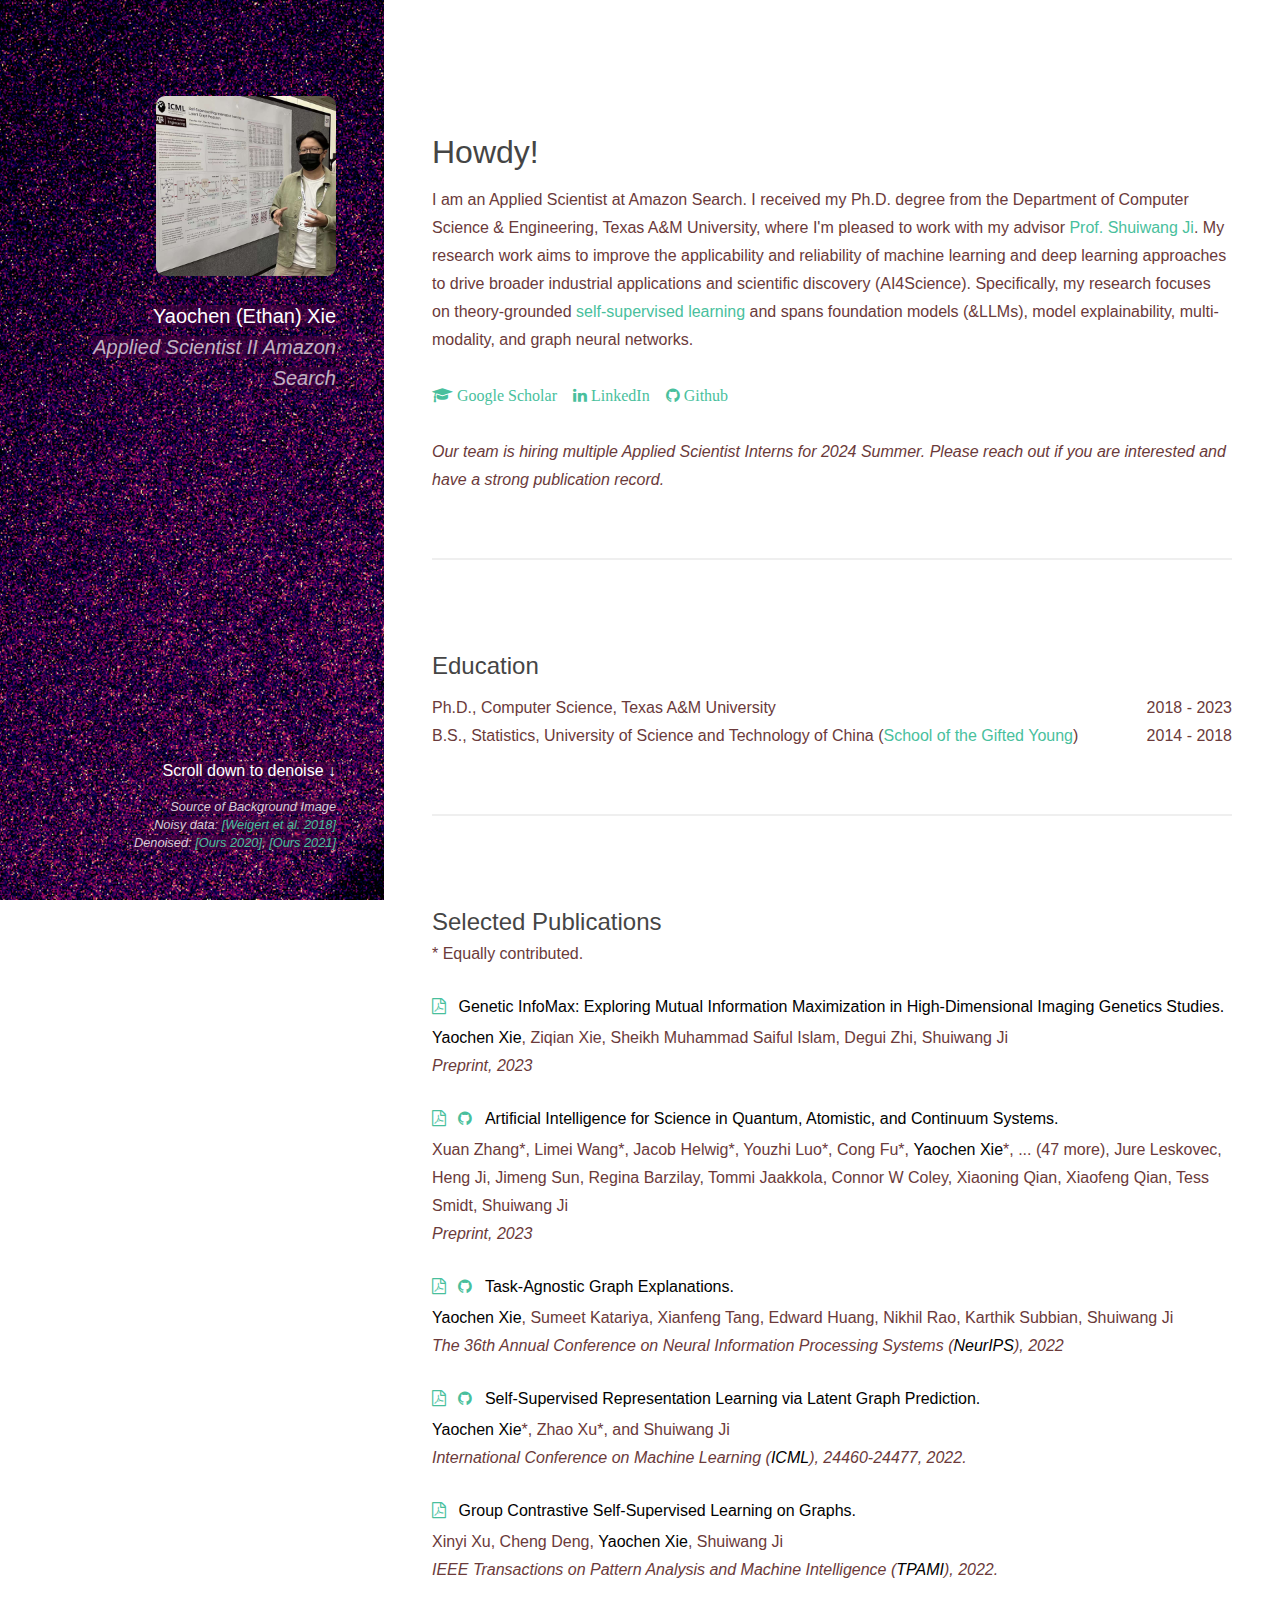
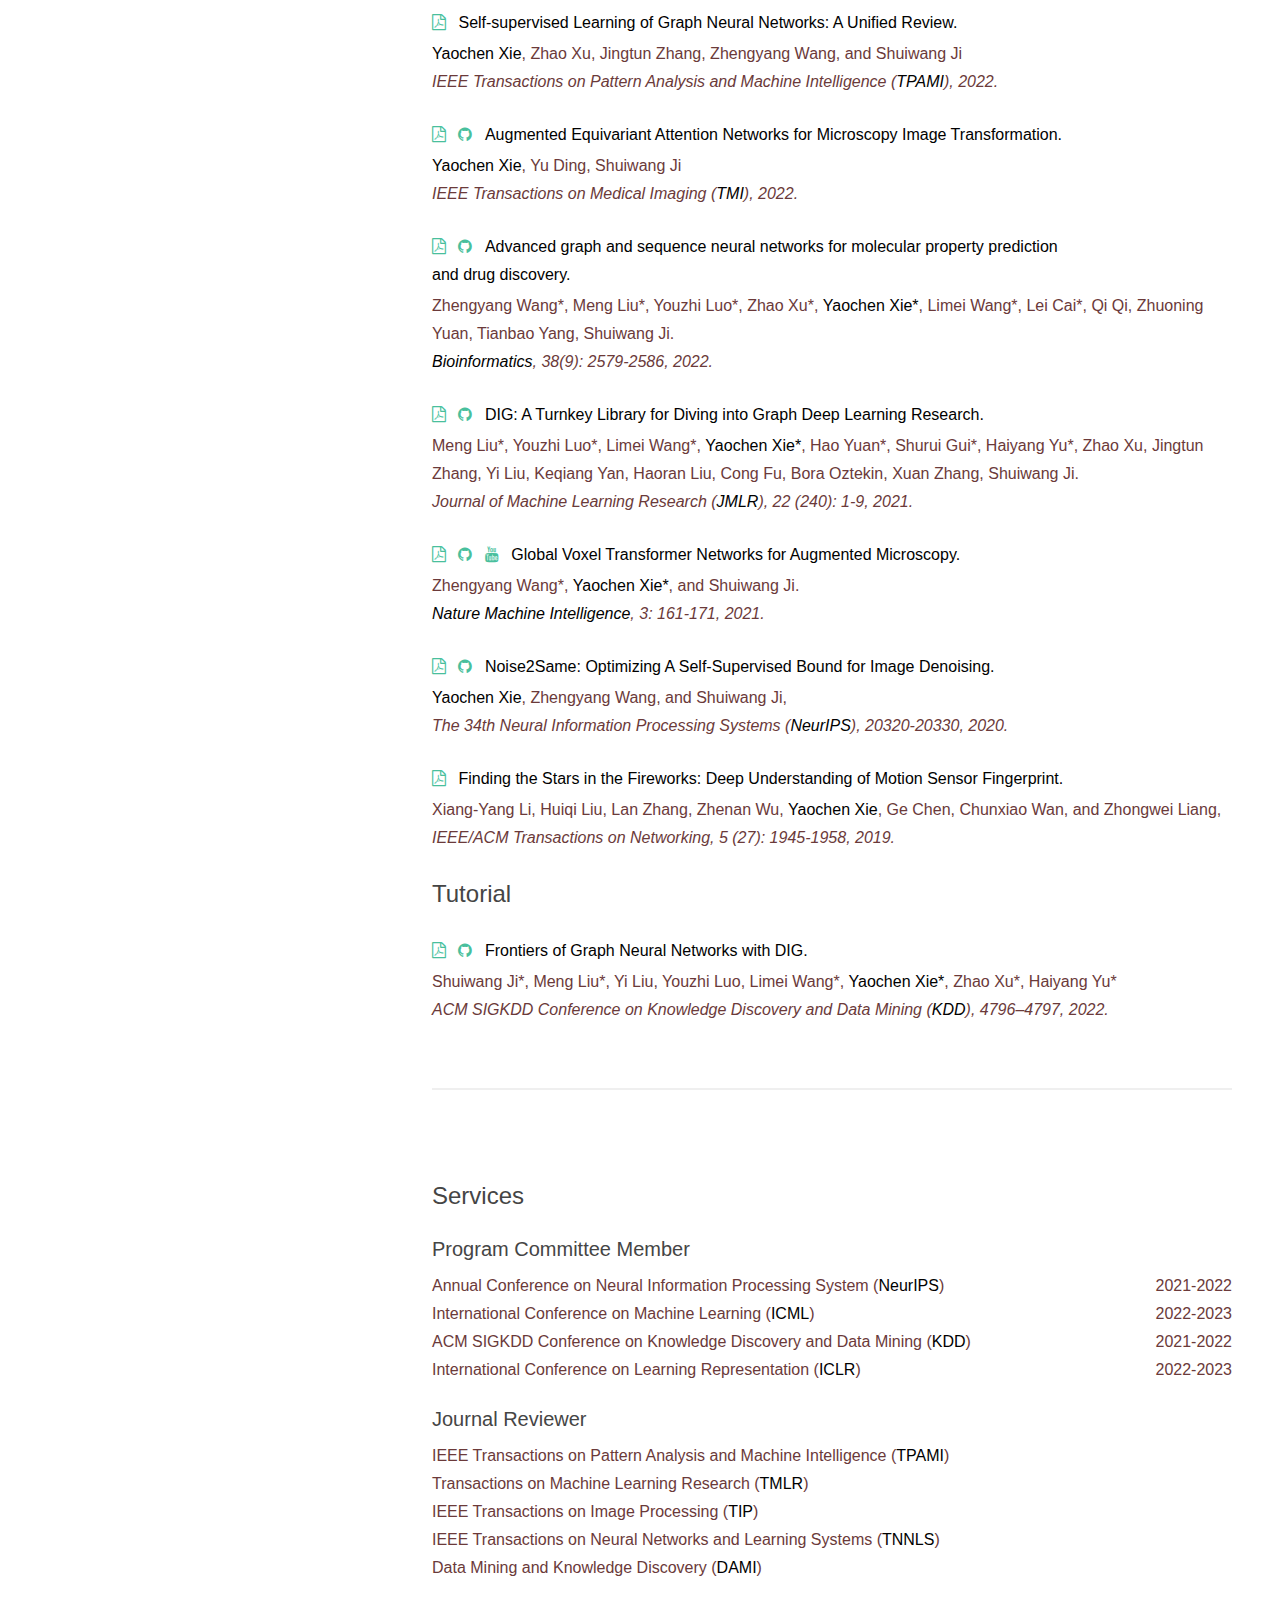
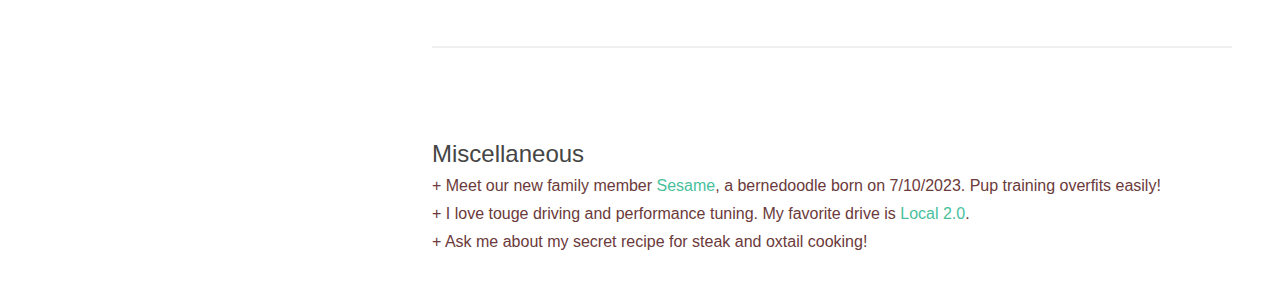
==== index.html @ 25b6e5fe "Add misc info" ====
<!DOCTYPE HTML>

<html>

<head>
	<!-- Google tag (gtag.js) -->
	<script async src="https://www.googletagmanager.com/gtag/js?id=G-5SM0ZS98SH"></script>
	<script>
	  window.dataLayer = window.dataLayer || [];
	  function gtag(){dataLayer.push(arguments);}
	  gtag('js', new Date());

	  gtag('config', 'G-5SM0ZS98SH');
	</script>

	<title>Yaochen (Ethan) Xie</title>
	<meta charset="utf-8" />
	<meta name="google-site-verification" content="YoSFv-xUytsvz-aYqBNagl5sX8WKte4whKdDIoA2PjU" />
	<meta name="viewport" content="width=device-width, initial-scale=1" />
	<link rel="stylesheet" href="assets/css/timeline.css">
	<link rel="stylesheet" href="assets/css/main.css" />
	<link rel="stylesheet" href="assets/css/font-awesome.min.css">
</head>

<body id="top">

	<!-- Header -->
	<header id="header">
		<div class="inner">
			<a href="#" class="image avatar"><img src="images/avatar.png" alt="" /></a>
			<h1>
				<strong style="background-color: rgba(64,0,64,.6)">Yaochen (Ethan) Xie</strong><br /> 
			</h1>
			<h1><i style="background-color: rgba(64,0,64,.6)">
				Applied Scientist II<br />
				Amazon Search<br />
			</i></h1>
		</div>
		<div class="bg-image">
	        <img id="noisy-img" src="images/noisy.png" alt="noisy image" />
	        <img id="denoised-img" src="images/denoised.png" alt="denoised image" />
	    </div>
	</header>

	<!-- Main -->
	<div id="main">

		<!-- Biography -->
		<section id="bio">
			<header style="margin-bottom: 10px;" class="major">
				<h2>Howdy!</h2>
			</header>
			<p>I am an Applied Scientist at Amazon Search. I received my Ph.D. degree from the Department of Computer Science &amp; Engineering, Texas A&amp;M University, where I'm pleased to work with my advisor <a href="http://people.tamu.edu/~sji/" target="_blank">Prof. Shuiwang Ji</a>. My research work aims to improve the applicability and reliability of machine learning and deep learning approaches to drive broader industrial applications and scientific discovery (AI4Science). Specifically, my research focuses on theory-grounded <a href="Towards_SSL.pdf" target="_blank"> self-supervised learning</a> and spans foundation models (&LLMs), model explainability, multi-modality, and graph neural networks.</p>
			<br> 
			<p><a href="https://scholar.google.com/citations?user=Xw3ZjnMAAAAJ" class="fa fa-graduation-cap" target="_blank"> Google Scholar</a>&ensp;&ensp;<a href="https://www.linkedin.com/in/yaochen-xie-44602994/" class="fa fa-linkedin" target="_blank"> LinkedIn</a>&ensp;&ensp;<a href="https://github.com/ycremar" class="fa fa-github"> Github</a>
			<!-- &ensp;&ensp;<a href="Curriculum_vitae.pdf" class="fa fa-file-text-o" target="_blank"> Curriculum Vitae</a> -->
			</p>
			<br> 
			<p><i>Our team is hiring multiple Applied Scientist Interns for 2024 Summer. Please reach out if you are interested and have a strong publication record.</i></p>
		</section>

		<!-- Education -->
		<section id="edu">
			<h2 style="margin-bottom: 10px;">Education</h2>
			<section>
				<p>Ph.D., Computer Science, Texas A&amp;M University<span style="float:right">2018 - 2023</span><p>
				<p>B.S., Statistics, University of Science and Technology of China (<a href="https://en.wikipedia.org/wiki/Special_Class_for_the_Gifted_Young">School of the Gifted Young</a>)<span style="float:right">2014 - 2018</span></p>
			</section>
		</section >

		<!-- Publication -->
		<section id="Pub">
			<h2>Selected Publications</h2>

			* Equally contributed.
			<section>

			<div class="paper" style="margin-top: 25px;">
			  <p class="title">
			  	<a href="https://arxiv.org/abs/2309.15132" class="fa fa-file-pdf-o" target="_blank"></a>&ensp;
			  	<b>Genetic InfoMax: Exploring Mutual Information Maximization in High-Dimensional Imaging Genetics Studies.</b></p>
			  <p style="margin-top: 3px;"><strong>Yaochen Xie</strong>, Ziqian Xie, Sheikh Muhammad Saiful Islam, Degui Zhi, Shuiwang Ji</p>
			  <p><i>Preprint, 2023</i>
			  </p>
			</div>

			<div class="paper" style="margin-top: 25px;">
			  <p class="title">
			  	<a href="https://arxiv.org/abs/2307.08423" class="fa fa-file-pdf-o" target="_blank"></a>&ensp;
			  	<a href="https://github.com/divelab/AIRS" class="fa fa-github" target="_blank"></a>&ensp;
			  	<b>Artificial Intelligence for Science in Quantum, Atomistic, and Continuum Systems.</b></p>
			  <p style="margin-top: 3px;">Xuan Zhang*, Limei Wang*, Jacob Helwig*, Youzhi Luo*, Cong Fu*, <strong>Yaochen Xie</strong>*, ... (47 more), Jure Leskovec, Heng Ji, Jimeng Sun, Regina Barzilay, Tommi Jaakkola, Connor W Coley, Xiaoning Qian, Xiaofeng Qian, Tess Smidt, Shuiwang Ji</p>
			  <p><i>Preprint, 2023</i>
			  </p>
			</div>

			<div class="paper" style="margin-top: 25px;">
			  <p class="title">
			  	<a href="https://arxiv.org/abs/2202.08335" class="fa fa-file-pdf-o" target="_blank"></a>&ensp;
			  	<a href="https://github.com/divelab/DIG/tree/main/dig/xgraph/TAGE" class="fa fa-github" target="_blank"></a>&ensp;
			  	<b>Task-Agnostic Graph Explanations.</b></p>
			  <p style="margin-top: 3px;"><strong>Yaochen Xie</strong>, Sumeet Katariya, Xianfeng Tang, Edward Huang, Nikhil Rao, Karthik Subbian, Shuiwang Ji</p>
			  <p><i>The 36th Annual Conference on Neural Information Processing Systems (<strong>NeurIPS</strong>), 2022</i>
			  </p>
			</div>


			<div class="paper" style="margin-top: 25px;">
			  <p class="title">
			  	<a href="https://proceedings.mlr.press/v162/xie22e.html" class="fa fa-file-pdf-o" target="_blank"></a>&ensp;
			  	<a href="https://github.com/divelab/DIG/tree/dig/examples/sslgraph/LaGraph" class="fa fa-github"></a>&ensp;
			  	<b>Self-Supervised Representation Learning via Latent Graph Prediction.</b></p>
			  <p style="margin-top: 3px;"><strong>Yaochen Xie</strong>*, Zhao Xu*, and Shuiwang Ji</p>
			  <p><i>International Conference on Machine Learning (<strong>ICML</strong>), 24460-24477, 2022.</i>
			  </p>
			</div>


			<div class="paper" style="margin-top: 25px;">
			  <p class="title">
			  	<a href="https://arxiv.org/abs/2107.09787" class="fa fa-file-pdf-o" target="_blank"></a>&ensp;
			  	<b>Group Contrastive Self-Supervised Learning on Graphs.</b>
			  </p>
			  <p style="margin-top: 3px;">Xinyi Xu, Cheng Deng, <strong>Yaochen Xie</strong>, Shuiwang Ji</p>
			  <p><i>IEEE Transactions on Pattern Analysis and Machine Intelligence (<strong>TPAMI</strong>), 2022.
			  </i></p>
			</div>


			<div class="paper" style="margin-top: 25px;">
			  <p class="title">
			  	<a href="https://ieeexplore.ieee.org/document/9764632" class="fa fa-file-pdf-o" target="_blank"></a>&ensp;
			  	<b>Self-supervised Learning of Graph Neural Networks: A Unified Review.</b>
			  </p>
			  <p style="margin-top: 3px;"><strong>Yaochen Xie</strong>, Zhao Xu, Jingtun Zhang, Zhengyang Wang, and Shuiwang Ji</p>
			  <p><i>IEEE Transactions on Pattern Analysis and Machine Intelligence (<strong>TPAMI</strong>), 2022.
			  </i></p>
			</div>


			<div class="paper" style="margin-top: 25px;">
			  <p class="title">
			  	<a href="https://ieeexplore.ieee.org/document/9785968/" class="fa fa-file-pdf-o" target="_blank"></a>&ensp;
			  	<a href="https://github.com/divelab/AEANets" class="fa fa-github"></a>&ensp;
			  	<b>Augmented Equivariant Attention Networks for Microscopy Image Transformation.</b>
			  </p>
			  <p style="margin-top: 3px;"><strong>Yaochen Xie</strong>, Yu Ding, Shuiwang Ji</p>
			  <p><i>IEEE Transactions on Medical Imaging (<strong>TMI</strong>), 2022.
			  </i></p>
			</div>


			<div class="paper" style="margin-top: 25px;">
			  <p class="title">
			  	<a href="https://academic.oup.com/bioinformatics/article/38/9/2579/6531963" class="fa fa-file-pdf-o" target="_blank"></a>&ensp;
			  	<a href="https://github.com/divelab/MoleculeX" class="fa fa-github" target="_blank"></a>&ensp;
			  	<b>Advanced graph and sequence neural networks for molecular property prediction <br> and drug discovery.</b>
			  </p>
			  <p style="margin-top: 3px;">Zhengyang Wang*, Meng Liu*, Youzhi Luo*, Zhao Xu*, <strong>Yaochen Xie*</strong>, Limei Wang*, Lei Cai*, Qi Qi, Zhuoning Yuan, Tianbao Yang, Shuiwang Ji.</p>
			  <p><i><strong>Bioinformatics</strong>,  38(9): 2579-2586, 2022. 
			  </i></p>
			</div>

			
			<div class="paper" style="margin-top: 25px;">
			  <p class="title">
			  	<a href="https://arxiv.org/abs/2102.10757" class="fa fa-file-pdf-o" target="_blank"></a>&ensp;
			  	<a href="https://github.com/divelab/DIG/" class="fa fa-github" target="_blank"></a>&ensp;
			  	<b>DIG: A Turnkey Library for Diving into Graph Deep Learning Research.</b>
			  </p>
			  <p style="margin-top: 3px;">Meng Liu*, Youzhi Luo*, Limei Wang*, <strong>Yaochen Xie*</strong>, Hao Yuan*, Shurui Gui*, Haiyang Yu*, Zhao Xu, Jingtun Zhang, Yi Liu, Keqiang Yan, Haoran Liu, Cong Fu, Bora Oztekin, Xuan Zhang, Shuiwang Ji.</p>
			  <p><i>Journal of Machine Learning Research (<strong>JMLR</strong>), 22 (240): 1-9, 2021. 
			  </i></p>
			</div>


			<div class="paper" style="margin-top: 25px;">
			  <p class="title">
			  	<a href="https://www.nature.com/articles/s42256-020-00283-x" class="fa fa-file-pdf-o" target="_blank"></a>&ensp;
			  	<a href="https://github.com/divelab/GVTNets/" class="fa fa-github" target="_blank"></a>&ensp;
			  	<a href="https://www.youtube.com/watch?v=ZkGvbbBB3Sg" class="fa fa-youtube" target="_blank"></a>&ensp;
			  	<b>Global Voxel Transformer Networks for Augmented Microscopy.</b></p>
			  <p style="margin-top: 3px;">Zhengyang Wang*, <strong>Yaochen Xie*</strong>, and Shuiwang Ji.</p>
			  <p><i><strong>Nature Machine Intelligence</strong>, 3: 161-171, 2021.
			  </i></p>
			</div>


			<div class="paper" style="margin-top: 25px;">
			  <p class="title">
			  	<a href="https://arxiv.org/abs/2010.11971" class="fa fa-file-pdf-o" target="_blank"></a>&ensp;
			  	<a href="https://github.com/divelab/Noise2Same" class="fa fa-github" target="_blank"></a>&ensp;
			  	<b>Noise2Same: Optimizing A Self-Supervised Bound for Image Denoising.</b></p>
			  <p style="margin-top: 3px;"><strong>Yaochen Xie</strong>, Zhengyang Wang, and Shuiwang Ji,</p>
			  <p><i>The 34th Neural Information Processing Systems (<strong>NeurIPS</strong>), 20320-20330, 2020.
			  </i></p>
			</div>


			<div class="paper" style="margin-top: 25px;">
			  <p class="title">
			  	<a href="https://ieeexplore.ieee.org/document/8809830" class="fa fa-file-pdf-o" target="_blank"></a>&ensp;
			  	<b>Finding the Stars in the Fireworks: Deep Understanding of Motion Sensor Fingerprint.</b></p>
			  <p style="margin-top: 3px;">Xiang-Yang Li, Huiqi Liu, Lan Zhang, Zhenan Wu, <strong>Yaochen Xie</strong>, Ge Chen, Chunxiao Wan, and Zhongwei Liang,</p>
			  <p><i>IEEE/ACM Transactions on Networking, 5 (27): 1945-1958, 2019.
			  </i></p>
			</div>

				</section>

			<h2>Tutorial</h2>
			<section>
				<div class="paper" style="margin-top: 25px;">
					<p class="title">
				<a href="https://dl.acm.org/doi/abs/10.1145/3534678.3542624" class="fa fa-file-pdf-o" target="_blank"></a>&ensp;
			  	<a href="https://github.com/divelab/DIG/tree/dig-stable/tutorials/KDD2022" class="fa fa-github" target="_blank"></a>&ensp;
			  	<b>Frontiers of Graph Neural Networks with DIG.</b></p>
			    <p style="margin-top: 3px;">Shuiwang Ji*, Meng Liu*, Yi Liu, Youzhi Luo, Limei Wang*, <strong>Yaochen Xie*</strong>, Zhao Xu*, Haiyang Yu*</p>
			    <p><i>ACM SIGKDD Conference on Knowledge Discovery and Data Mining (<strong>KDD</strong>), 4796–4797, 2022. </i></p>
			</div>

			</section>

		</section>


		<!-- Reviews -->
		<section id="Rev">
			<h2>Services</h2>
			<section>
			<h3 style="margin-bottom: 8px;">Program Committee Member</h3>
				<p>Annual Conference on Neural Information Processing System (<strong>NeurIPS</strong>) <span style="float:right">2021-2022</span></p> 
				<p>International Conference on Machine Learning (<strong>ICML</strong>)<span style="float:right">2022-2023</span></p> 
				<p>ACM SIGKDD Conference on Knowledge Discovery and Data Mining (<strong>KDD</strong>)<span style="float:right">2021-2022</span></p> 
				<p>International Conference on Learning Representation (<strong>ICLR</strong>)<span style="float:right">2022-2023</span></p> 
			</section>

			<h3 style="margin-bottom: 8px;">Journal Reviewer</h3>
				<p>IEEE Transactions on Pattern Analysis and Machine Intelligence (<strong>TPAMI</strong>)</p> 
				<p>Transactions on Machine Learning Research (<strong>TMLR</strong>)</p> 
				<p>IEEE Transactions on Image Processing (<strong>TIP</strong>)</p> 
				<p>IEEE Transactions on Neural Networks and Learning Systems (<strong>TNNLS</strong>)</p> 
				<p>Data Mining and Knowledge Discovery (<strong>DAMI</strong>)</p> 
			</section>
		</section>


		<section id="Rev">
			<h2>Miscellaneous</h2>
				<p>+ Meet our new family member <a href="https://www.instagram.com/sesameofraincity/">Sesame</a>, a bernedoodle born on 7/10/2023. Pup training overfits easily!</p> 
				<p>+ I love touge driving and performance tuning. My favorite drive is <a href="https://www.raincitysupercars.com/singleday/2020/4/27/the-local">Local 2.0</a>.</p>
				<p>+ Ask me about my secret recipe for steak and oxtail cooking!</p>
		</section>

		<!-- Footer -->
			<footer id="footer">
				<div class="inner">
					<strong style="background-color: rgba(64,0,64,.6)">Scroll down to denoise &#8595;</strong><br /> 
					<ul class="copyright"><i style="background-color: rgba(64,0,64,.6)">
						Source of Background Image<br /> 
						Noisy data: <a href="https://www.nature.com/articles/s41592-018-0216-7" target="_blank">[Weigert et al. 2018]</a><br />
						Denoised: <a href="https://arxiv.org/abs/2010.11971" target="_blank">[Ours 2020]</a>, <a href="https://www.nature.com/articles/s42256-020-00283-x" target="_blank">[Ours 2021]</a><br /><i>
					</ul>
				</div>
			</footer>

		<!-- Scripts -->
			<script src="assets/js/jquery.min.js"></script>
			<script src="assets/js/img_comparison.js"></script>
			<script src="assets/js/jquery.poptrox.min.js"></script>
			<script src="assets/js/skel.min.js"></script>
			<script src="assets/js/util.js"></script>
			<!--[if lte IE 8]><script src="assets/js/ie/respond.min.js"></script><![endif]-->
			<script src="assets/js/main.js"></script>

	</body>
</html>
---- assets/css/timeline.css ----
body {	
  margin: 0;
  padding: 0;
  background: rgb(230,230,230);
  
  color: rgb(50,50,50);
  font-family: 'Open Sans', sans-serif;
  font-size: 112.5%;
  line-height: 1.6em;
}

/* ================ The Timeline ================ */

.timeline {
  position: relative;
  width: 660px;
  margin: 0 auto;
  margin-top: 20px;
  padding: 1em 0;
  list-style-type: none;
}

.timeline:before {
  position: absolute;
  left: 0%;
  top: 0;
  content: ' ';
  display: block;
  width: 6px;
  height: 100%;
  margin-left: -3px;
  background: rgb(80,80,80);
  background: -moz-linear-gradient(top, rgba(80,80,80,0) 0%, rgb(80,80,80) 8%, rgb(80,80,80) 92%, rgba(80,80,80,0) 100%);
  background: -webkit-gradient(linear, left top, left bottom, color-stop(0%,rgba(30,87,153,1)), color-stop(100%,rgba(125,185,232,1)));
  background: -webkit-linear-gradient(top, rgba(80,80,80,0) 0%, rgb(80,80,80) 8%, rgb(80,80,80) 92%, rgba(80,80,80,0) 100%);
  background: -o-linear-gradient(top, rgba(80,80,80,0) 0%, rgb(80,80,80) 8%, rgb(80,80,80) 92%, rgba(80,80,80,0) 100%);
  background: -ms-linear-gradient(top, rgba(80,80,80,0) 0%, rgb(80,80,80) 8%, rgb(80,80,80) 92%, rgba(80,80,80,0) 100%);
  background: linear-gradient(to bottom, rgba(80,80,80,0) 0%, rgb(80,80,80) 8%, rgb(80,80,80) 92%, rgba(80,80,80,0) 100%);
  
  z-index: 5;
}

.timeline li {
  padding: 1em 0;
}

.timeline li:after {
  content: "";
  display: block;
  height: 0;
  clear: both;
  visibility: hidden;
}

.direction-l {
  position: relative;
  width: 300px;
  float: left;
  text-align: right;
}

.direction-r {
  position: relative;
  width: 626px;
  float: right;
}

.flag-wrapper {
  position: relative;
  display: inline-block;
  
  text-align: center;
}

.flag {
  position: relative;
  display: inline;
  background: rgb(248,248,248);
  padding: 6px 10px;
  border-radius: 5px;
  
  font-weight: 600;
  text-align: left;
}

.direction-l .flag {
  -webkit-box-shadow: -1px 1px 1px rgba(0,0,0,0.15), 0 0 1px rgba(0,0,0,0.15);
  -moz-box-shadow: -1px 1px 1px rgba(0,0,0,0.15), 0 0 1px rgba(0,0,0,0.15);
  box-shadow: -1px 1px 1px rgba(0,0,0,0.15), 0 0 1px rgba(0,0,0,0.15);
}

.direction-r .flag {
  -webkit-box-shadow: 1px 1px 1px rgba(0,0,0,0.15), 0 0 1px rgba(0,0,0,0.15);
  -moz-box-shadow: 1px 1px 1px rgba(0,0,0,0.15), 0 0 1px rgba(0,0,0,0.15);
  box-shadow: 1px 1px 1px rgba(0,0,0,0.15), 0 0 1px rgba(0,0,0,0.15);
}

.direction-l .flag:before,
.direction-r .flag:before {
  position: absolute;
  top: 50%;
  right: 0px;
  content: ' ';
  display: block;
  width: 12px;
  height: 12px;
  margin-top: -10px;
  background: #fff;
  border-radius: 10px;
  border: 4px solid rgb(255,80,80);
  z-index: 10;
}

.direction-r .flag:before {
  left: -40px;
}

.direction-l .flag:after {
  content: "";
  position: absolute;
  left: 100%;
  top: 50%;
  height: 0;
  width: 0;
  margin-top: -8px;
  border: solid transparent;
  border-left-color: rgb(248,248,248);
  border-width: 8px;
  pointer-events: none;
}

.direction-r .flag:after {
  content: "";
  position: absolute;
  right: 100%;
  top: 50%;
  height: 0;
  width: 0;
  margin-top: -8px;
  border: solid transparent;
  border-right-color: rgb(248,248,248);
  border-width: 8px;
  pointer-events: none;
}

.time-wrapper {
  display: inline;
  
  line-height: 1em;
  font-size: 0.8em;
  color: rgb(250,80,80);
  vertical-align: middle;
}

.direction-l .time-wrapper {
  float: left;
}

.direction-r .time-wrapper {
  float: right;
}

.time {
  display: inline-block;
  padding: 5px 15px;
  background: rgb(256,256,256);
}

.desc {
  margin: 1em 0.75em 0 0;
  
  font-size: 0.77777em;
  font-style: italic;
  line-height: 1.5em;
}

.direction-r .desc {
  margin: 1em 0 0 0.75em;
}

/* ================ Timeline Media Queries ================ */

@media screen and (max-width: 660px) {

.timeline {
 	width: 100%;
	padding: 4em 0 1em 0;
}

.timeline li {
	padding: 2em 0;
}

.direction-l,
.direction-r {
	float: none;
	width: 100%;

	text-align: center;
}

.flag-wrapper {
	text-align: center;
}

.flag {
	background: rgb(255,255,255);
	z-index: 15;
}

.direction-l .flag:before,
.direction-r .flag:before {
  position: absolute;
  top: -30px;
	left: 50%;
	content: ' ';
	display: block;
	width: 12px;
	height: 12px;
	margin-left: -9px;
	background: #fff;
	border-radius: 10px;
	border: 4px solid rgb(255,80,80);
	z-index: 10;
}

.direction-l .flag:after,
.direction-r .flag:after {
	content: "";
	position: absolute;
	left: 50%;
	top: -8px;
	height: 0;
	width: 0;
	margin-left: -8px;
	border: solid transparent;
	border-bottom-color: rgb(255,255,255);
	border-width: 8px;
	pointer-events: none;
}

.time-wrapper {
	display: block;
	position: relative;
	margin: 4px 0 0 0;
	z-index: 14;
}

.direction-l .time-wrapper {
	float: none;
}

.direction-r .time-wrapper {
	float: none;
}

.desc {
	position: relative;
	margin: 1em 0 0 0;
	padding: 1em;
	background: rgb(245,245,245);
	-webkit-box-shadow: 0 0 1px rgba(0,0,0,0.20);
	-moz-box-shadow: 0 0 1px rgba(0,0,0,0.20);
	box-shadow: 0 0 1px rgba(0,0,0,0.20);
	
  z-index: 15;
}

.direction-l .desc,
.direction-r .desc {
	position: relative;
	margin: 1em 1em 0 1em;
	padding: 1em;
	
  z-index: 15;
}

}

@media screen and (min-width: 400px ?? max-width: 660px) {

.direction-l .desc,
.direction-r .desc {
	margin: 1em 4em 0 4em;
}

}
---- assets/css/main.css ----
@import url("font-awesome.min.css");
@import url("https://fonts.googleapis.com/css?family=Source+Sans+Pro:400,400italic");

/*
	Strata by HTML5 UP
	html5up.net | @ajlkn
	Free for personal and commercial use under the CCA 3.0 license (html5up.net/license)
*/

/* Reset */

	html, body, div, span, applet, object, iframe, h1, h2, h3, h4, h5, h6, p, blockquote, pre, a, abbr, acronym, address, big, cite, code, del, dfn, em, img, ins, kbd, q, s, samp, small, strike, strong, sub, sup, tt, var, b, u, i, center, dl, dt, dd, ol, ul, li, fieldset, form, label, legend, table, caption, tbody, tfoot, thead, tr, th, td, article, aside, canvas, details, embed, figure, figcaption, footer, header, hgroup, menu, nav, output, ruby, section, summary, time, mark, audio, video {
		margin: 0;
		padding: 0;
		border: 0;
		font-size: 100%;
		font: inherit;
		vertical-align: baseline;
	}

	article, aside, details, figcaption, figure, footer, header, hgroup, menu, nav, section {
		display: block;
	}

	body {
		line-height: 1;
	}

	ol, ul {
		margin-left: 0;
		padding-left: 3em;
		list-style-position: outside;
	}

	blockquote, q {
		quotes: none;
	}

	blockquote:before, blockquote:after, q:before, q:after {
		content: '';
		content: none;
	}

	table {
		border-collapse: collapse;
		border-spacing: 0;
	}

	body {
		-webkit-text-size-adjust: none;
	}

/* Box Model */

	*, *:before, *:after {
		-moz-box-sizing: border-box;
		-webkit-box-sizing: border-box;
		box-sizing: border-box;
	}

/* Containers */

	.container {
		margin-left: auto;
		margin-right: auto;
	}

	.container.\31 25\25 {
		width: 100%;
		max-width: 1200px;
		min-width: 960px;
	}

	.container.\37 5\25 {
		width: 720px;
	}

	.container.\35 0\25 {
		width: 480px;
	}

	.container.\32 5\25 {
		width: 240px;
	}

	.container {
		width: 960px;
	}

	@media screen and (max-width: 1800px) {

		.container.\31 25\25 {
			width: 100%;
			max-width: 1200px;
			min-width: 960px;
		}

		.container.\37 5\25 {
			width: 720px;
		}

		.container.\35 0\25 {
			width: 480px;
		}

		.container.\32 5\25 {
			width: 240px;
		}

		.container {
			width: 960px;
		}

	}

	@media screen and (max-width: 1280px) {

		.container.\31 25\25 {
			width: 100%;
			max-width: 1200px;
			min-width: 960px;
		}

		.container.\37 5\25 {
			width: 720px;
		}

		.container.\35 0\25 {
			width: 480px;
		}

		.container.\32 5\25 {
			width: 240px;
		}

		.container {
			width: 960px;
		}

	}

	@media screen and (max-width: 980px) {

		.container.\31 25\25 {
			width: 100%;
			max-width: 1200px;
			min-width: 960px;
		}

		.container.\37 5\25 {
			width: 720px;
		}

		.container.\35 0\25 {
			width: 480px;
		}

		.container.\32 5\25 {
			width: 240px;
		}

		.container {
			width: 960px;
		}

	}

	@media screen and (max-width: 736px) {

		.container.\31 25\25 {
			width: 100%;
			max-width: 1200px;
			min-width: 960px;
		}

		.container.\37 5\25 {
			width: 720px;
		}

		.container.\35 0\25 {
			width: 480px;
		}

		.container.\32 5\25 {
			width: 240px;
		}

		.container {
			width: 960px;
		}

	}

	@media screen and (max-width: 480px) {

		.container.\31 25\25 {
			width: 100%;
			max-width: 1200px;
			min-width: 960px;
		}

		.container.\37 5\25 {
			width: 720px;
		}

		.container.\35 0\25 {
			width: 480px;
		}

		.container.\32 5\25 {
			width: 240px;
		}

		.container {
			width: 960px;
		}

	}

/* Grid */

	.row {
		border-bottom: solid 1px transparent;
		-moz-box-sizing: border-box;
		-webkit-box-sizing: border-box;
		box-sizing: border-box;
	}

	.row > * {
		float: left;
		-moz-box-sizing: border-box;
		-webkit-box-sizing: border-box;
		box-sizing: border-box;
	}

	.row:after, .row:before {
		content: '';
		display: block;
		clear: both;
		height: 0;
	}

	.row.uniform > * > :first-child {
		margin-top: 0;
	}

	.row.uniform > * > :last-child {
		margin-bottom: 0;
	}

	.row.\30 \25 > * {
		padding: 0 0 0 0em;
	}

	.row.\30 \25 {
		margin: 0 0 -1px 0em;
	}

	.row.uniform.\30 \25 > * {
		padding: 0em 0 0 0em;
	}

	.row.uniform.\30 \25 {
		margin: 0em 0 -1px 0em;
	}

	.row > * {
		padding: 0 0 0 2.5em;
	}

	.row {
		margin: 0 0 -1px -2.5em;
	}

	.row.uniform > * {
		padding: 2.5em 0 0 2.5em;
	}

	.row.uniform {
		margin: -2.5em 0 -1px -2.5em;
	}

	.row.\32 00\25 > * {
		padding: 0 0 0 5em;
	}

	.row.\32 00\25 {
		margin: 0 0 -1px -5em;
	}

	.row.uniform.\32 00\25 > * {
		padding: 5em 0 0 5em;
	}

	.row.uniform.\32 00\25 {
		margin: -5em 0 -1px -5em;
	}

	.row.\31 50\25 > * {
		padding: 0 0 0 3.75em;
	}

	.row.\31 50\25 {
		margin: 0 0 -1px -3.75em;
	}

	.row.uniform.\31 50\25 > * {
		padding: 3.75em 0 0 3.75em;
	}

	.row.uniform.\31 50\25 {
		margin: -3.75em 0 -1px -3.75em;
	}

	.row.\35 0\25 > * {
		padding: 0 0 0 1.25em;
	}

	.row.\35 0\25 {
		margin: 0 0 -1px -1.25em;
	}

	.row.uniform.\35 0\25 > * {
		padding: 1.25em 0 0 1.25em;
	}

	.row.uniform.\35 0\25 {
		margin: -1.25em 0 -1px -1.25em;
	}

	.row.\32 5\25 > * {
		padding: 0 0 0 0.625em;
	}

	.row.\32 5\25 {
		margin: 0 0 -1px -0.625em;
	}

	.row.uniform.\32 5\25 > * {
		padding: 0.625em 0 0 0.625em;
	}

	.row.uniform.\32 5\25 {
		margin: -0.625em 0 -1px -0.625em;
	}

	.\31 2u, .\31 2u\24 {
		width: 100%;
		clear: none;
		margin-left: 0;
	}

	.\31 1u, .\31 1u\24 {
		width: 91.6666666667%;
		clear: none;
		margin-left: 0;
	}

	.\31 0u, .\31 0u\24 {
		width: 83.3333333333%;
		clear: none;
		margin-left: 0;
	}

	.\39 u, .\39 u\24 {
		width: 75%;
		clear: none;
		margin-left: 0;
	}

	.\38 u, .\38 u\24 {
		width: 66.6666666667%;
		clear: none;
		margin-left: 0;
	}

	.\37 u, .\37 u\24 {
		width: 58.3333333333%;
		clear: none;
		margin-left: 0;
	}

	.\36 u, .\36 u\24 {
		width: 50%;
		clear: none;
		margin-left: 0;
	}

	.\35 u, .\35 u\24 {
		width: 41.6666666667%;
		clear: none;
		margin-left: 0;
	}

	.\34 u, .\34 u\24 {
		width: 33.3333333333%;
		clear: none;
		margin-left: 0;
	}

	.\33 u, .\33 u\24 {
		width: 25%;
		clear: none;
		margin-left: 0;
	}

	.\32 u, .\32 u\24 {
		width: 16.6666666667%;
		clear: none;
		margin-left: 0;
	}

	.\31 u, .\31 u\24 {
		width: 8.3333333333%;
		clear: none;
		margin-left: 0;
	}

	.\31 2u\24 + *,
	.\31 1u\24 + *,
	.\31 0u\24 + *,
	.\39 u\24 + *,
	.\38 u\24 + *,
	.\37 u\24 + *,
	.\36 u\24 + *,
	.\35 u\24 + *,
	.\34 u\24 + *,
	.\33 u\24 + *,
	.\32 u\24 + *,
	.\31 u\24 + * {
		clear: left;
	}

	.\-11u {
		margin-left: 91.66667%;
	}

	.\-10u {
		margin-left: 83.33333%;
	}

	.\-9u {
		margin-left: 75%;
	}

	.\-8u {
		margin-left: 66.66667%;
	}

	.\-7u {
		margin-left: 58.33333%;
	}

	.\-6u {
		margin-left: 50%;
	}

	.\-5u {
		margin-left: 41.66667%;
	}

	.\-4u {
		margin-left: 33.33333%;
	}

	.\-3u {
		margin-left: 25%;
	}

	.\-2u {
		margin-left: 16.66667%;
	}

	.\-1u {
		margin-left: 8.33333%;
	}

	@media screen and (max-width: 1800px) {

		.row > * {
			padding: 0 0 0 2.5em;
		}

		.row {
			margin: 0 0 -1px -2.5em;
		}

		.row.uniform > * {
			padding: 2.5em 0 0 2.5em;
		}

		.row.uniform {
			margin: -2.5em 0 -1px -2.5em;
		}

		.row.\32 00\25 > * {
			padding: 0 0 0 5em;
		}

		.row.\32 00\25 {
			margin: 0 0 -1px -5em;
		}

		.row.uniform.\32 00\25 > * {
			padding: 5em 0 0 5em;
		}

		.row.uniform.\32 00\25 {
			margin: -5em 0 -1px -5em;
		}

		.row.\31 50\25 > * {
			padding: 0 0 0 3.75em;
		}

		.row.\31 50\25 {
			margin: 0 0 -1px -3.75em;
		}

		.row.uniform.\31 50\25 > * {
			padding: 3.75em 0 0 3.75em;
		}

		.row.uniform.\31 50\25 {
			margin: -3.75em 0 -1px -3.75em;
		}

		.row.\35 0\25 > * {
			padding: 0 0 0 1.25em;
		}

		.row.\35 0\25 {
			margin: 0 0 -1px -1.25em;
		}

		.row.uniform.\35 0\25 > * {
			padding: 1.25em 0 0 1.25em;
		}

		.row.uniform.\35 0\25 {
			margin: -1.25em 0 -1px -1.25em;
		}

		.row.\32 5\25 > * {
			padding: 0 0 0 0.625em;
		}

		.row.\32 5\25 {
			margin: 0 0 -1px -0.625em;
		}

		.row.uniform.\32 5\25 > * {
			padding: 0.625em 0 0 0.625em;
		}

		.row.uniform.\32 5\25 {
			margin: -0.625em 0 -1px -0.625em;
		}

		.\31 2u\28xlarge\29, .\31 2u\24\28xlarge\29 {
			width: 100%;
			clear: none;
			margin-left: 0;
		}

		.\31 1u\28xlarge\29, .\31 1u\24\28xlarge\29 {
			width: 91.6666666667%;
			clear: none;
			margin-left: 0;
		}

		.\31 0u\28xlarge\29, .\31 0u\24\28xlarge\29 {
			width: 83.3333333333%;
			clear: none;
			margin-left: 0;
		}

		.\39 u\28xlarge\29, .\39 u\24\28xlarge\29 {
			width: 75%;
			clear: none;
			margin-left: 0;
		}

		.\38 u\28xlarge\29, .\38 u\24\28xlarge\29 {
			width: 66.6666666667%;
			clear: none;
			margin-left: 0;
		}

		.\37 u\28xlarge\29, .\37 u\24\28xlarge\29 {
			width: 58.3333333333%;
			clear: none;
			margin-left: 0;
		}

		.\36 u\28xlarge\29, .\36 u\24\28xlarge\29 {
			width: 50%;
			clear: none;
			margin-left: 0;
		}

		.\35 u\28xlarge\29, .\35 u\24\28xlarge\29 {
			width: 41.6666666667%;
			clear: none;
			margin-left: 0;
		}

		.\34 u\28xlarge\29, .\34 u\24\28xlarge\29 {
			width: 33.3333333333%;
			clear: none;
			margin-left: 0;
		}

		.\33 u\28xlarge\29, .\33 u\24\28xlarge\29 {
			width: 25%;
			clear: none;
			margin-left: 0;
		}

		.\32 u\28xlarge\29, .\32 u\24\28xlarge\29 {
			width: 16.6666666667%;
			clear: none;
			margin-left: 0;
		}

		.\31 u\28xlarge\29, .\31 u\24\28xlarge\29 {
			width: 8.3333333333%;
			clear: none;
			margin-left: 0;
		}

		.\31 2u\24\28xlarge\29 + *,
		.\31 1u\24\28xlarge\29 + *,
		.\31 0u\24\28xlarge\29 + *,
		.\39 u\24\28xlarge\29 + *,
		.\38 u\24\28xlarge\29 + *,
		.\37 u\24\28xlarge\29 + *,
		.\36 u\24\28xlarge\29 + *,
		.\35 u\24\28xlarge\29 + *,
		.\34 u\24\28xlarge\29 + *,
		.\33 u\24\28xlarge\29 + *,
		.\32 u\24\28xlarge\29 + *,
		.\31 u\24\28xlarge\29 + * {
			clear: left;
		}

		.\-11u\28xlarge\29 {
			margin-left: 91.66667%;
		}

		.\-10u\28xlarge\29 {
			margin-left: 83.33333%;
		}

		.\-9u\28xlarge\29 {
			margin-left: 75%;
		}

		.\-8u\28xlarge\29 {
			margin-left: 66.66667%;
		}

		.\-7u\28xlarge\29 {
			margin-left: 58.33333%;
		}

		.\-6u\28xlarge\29 {
			margin-left: 50%;
		}

		.\-5u\28xlarge\29 {
			margin-left: 41.66667%;
		}

		.\-4u\28xlarge\29 {
			margin-left: 33.33333%;
		}

		.\-3u\28xlarge\29 {
			margin-left: 25%;
		}

		.\-2u\28xlarge\29 {
			margin-left: 16.66667%;
		}

		.\-1u\28xlarge\29 {
			margin-left: 8.33333%;
		}

	}

	@media screen and (max-width: 1280px) {

		.row > * {
			padding: 0 0 0 2em;
		}

		.row {
			margin: 0 0 -1px -2em;
		}

		.row.uniform > * {
			padding: 2em 0 0 2em;
		}

		.row.uniform {
			margin: -2em 0 -1px -2em;
		}

		.row.\32 00\25 > * {
			padding: 0 0 0 4em;
		}

		.row.\32 00\25 {
			margin: 0 0 -1px -4em;
		}

		.row.uniform.\32 00\25 > * {
			padding: 4em 0 0 4em;
		}

		.row.uniform.\32 00\25 {
			margin: -4em 0 -1px -4em;
		}

		.row.\31 50\25 > * {
			padding: 0 0 0 3em;
		}

		.row.\31 50\25 {
			margin: 0 0 -1px -3em;
		}

		.row.uniform.\31 50\25 > * {
			padding: 3em 0 0 3em;
		}

		.row.uniform.\31 50\25 {
			margin: -3em 0 -1px -3em;
		}

		.row.\35 0\25 > * {
			padding: 0 0 0 1em;
		}

		.row.\35 0\25 {
			margin: 0 0 -1px -1em;
		}

		.row.uniform.\35 0\25 > * {
			padding: 1em 0 0 1em;
		}

		.row.uniform.\35 0\25 {
			margin: -1em 0 -1px -1em;
		}

		.row.\32 5\25 > * {
			padding: 0 0 0 0.5em;
		}

		.row.\32 5\25 {
			margin: 0 0 -1px -0.5em;
		}

		.row.uniform.\32 5\25 > * {
			padding: 0.5em 0 0 0.5em;
		}

		.row.uniform.\32 5\25 {
			margin: -0.5em 0 -1px -0.5em;
		}

		.\31 2u\28large\29, .\31 2u\24\28large\29 {
			width: 100%;
			clear: none;
			margin-left: 0;
		}

		.\31 1u\28large\29, .\31 1u\24\28large\29 {
			width: 91.6666666667%;
			clear: none;
			margin-left: 0;
		}

		.\31 0u\28large\29, .\31 0u\24\28large\29 {
			width: 83.3333333333%;
			clear: none;
			margin-left: 0;
		}

		.\39 u\28large\29, .\39 u\24\28large\29 {
			width: 75%;
			clear: none;
			margin-left: 0;
		}

		.\38 u\28large\29, .\38 u\24\28large\29 {
			width: 66.6666666667%;
			clear: none;
			margin-left: 0;
		}

		.\37 u\28large\29, .\37 u\24\28large\29 {
			width: 58.3333333333%;
			clear: none;
			margin-left: 0;
		}

		.\36 u\28large\29, .\36 u\24\28large\29 {
			width: 50%;
			clear: none;
			margin-left: 0;
		}

		.\35 u\28large\29, .\35 u\24\28large\29 {
			width: 41.6666666667%;
			clear: none;
			margin-left: 0;
		}

		.\34 u\28large\29, .\34 u\24\28large\29 {
			width: 33.3333333333%;
			clear: none;
			margin-left: 0;
		}

		.\33 u\28large\29, .\33 u\24\28large\29 {
			width: 25%;
			clear: none;
			margin-left: 0;
		}

		.\32 u\28large\29, .\32 u\24\28large\29 {
			width: 16.6666666667%;
			clear: none;
			margin-left: 0;
		}

		.\31 u\28large\29, .\31 u\24\28large\29 {
			width: 8.3333333333%;
			clear: none;
			margin-left: 0;
		}

		.\31 2u\24\28large\29 + *,
		.\31 1u\24\28large\29 + *,
		.\31 0u\24\28large\29 + *,
		.\39 u\24\28large\29 + *,
		.\38 u\24\28large\29 + *,
		.\37 u\24\28large\29 + *,
		.\36 u\24\28large\29 + *,
		.\35 u\24\28large\29 + *,
		.\34 u\24\28large\29 + *,
		.\33 u\24\28large\29 + *,
		.\32 u\24\28large\29 + *,
		.\31 u\24\28large\29 + * {
			clear: left;
		}

		.\-11u\28large\29 {
			margin-left: 91.66667%;
		}

		.\-10u\28large\29 {
			margin-left: 83.33333%;
		}

		.\-9u\28large\29 {
			margin-left: 75%;
		}

		.\-8u\28large\29 {
			margin-left: 66.66667%;
		}

		.\-7u\28large\29 {
			margin-left: 58.33333%;
		}

		.\-6u\28large\29 {
			margin-left: 50%;
		}

		.\-5u\28large\29 {
			margin-left: 41.66667%;
		}

		.\-4u\28large\29 {
			margin-left: 33.33333%;
		}

		.\-3u\28large\29 {
			margin-left: 25%;
		}

		.\-2u\28large\29 {
			margin-left: 16.66667%;
		}

		.\-1u\28large\29 {
			margin-left: 8.33333%;
		}

	}

	@media screen and (max-width: 980px) {

		.row > * {
			padding: 0 0 0 2em;
		}

		.row {
			margin: 0 0 -1px -2em;
		}

		.row.uniform > * {
			padding: 2em 0 0 2em;
		}

		.row.uniform {
			margin: -2em 0 -1px -2em;
		}

		.row.\32 00\25 > * {
			padding: 0 0 0 4em;
		}

		.row.\32 00\25 {
			margin: 0 0 -1px -4em;
		}

		.row.uniform.\32 00\25 > * {
			padding: 4em 0 0 4em;
		}

		.row.uniform.\32 00\25 {
			margin: -4em 0 -1px -4em;
		}

		.row.\31 50\25 > * {
			padding: 0 0 0 3em;
		}

		.row.\31 50\25 {
			margin: 0 0 -1px -3em;
		}

		.row.uniform.\31 50\25 > * {
			padding: 3em 0 0 3em;
		}

		.row.uniform.\31 50\25 {
			margin: -3em 0 -1px -3em;
		}

		.row.\35 0\25 > * {
			padding: 0 0 0 1em;
		}

		.row.\35 0\25 {
			margin: 0 0 -1px -1em;
		}

		.row.uniform.\35 0\25 > * {
			padding: 1em 0 0 1em;
		}

		.row.uniform.\35 0\25 {
			margin: -1em 0 -1px -1em;
		}

		.row.\32 5\25 > * {
			padding: 0 0 0 0.5em;
		}

		.row.\32 5\25 {
			margin: 0 0 -1px -0.5em;
		}

		.row.uniform.\32 5\25 > * {
			padding: 0.5em 0 0 0.5em;
		}

		.row.uniform.\32 5\25 {
			margin: -0.5em 0 -1px -0.5em;
		}

		.\31 2u\28medium\29, .\31 2u\24\28medium\29 {
			width: 100%;
			clear: none;
			margin-left: 0;
		}

		.\31 1u\28medium\29, .\31 1u\24\28medium\29 {
			width: 91.6666666667%;
			clear: none;
			margin-left: 0;
		}

		.\31 0u\28medium\29, .\31 0u\24\28medium\29 {
			width: 83.3333333333%;
			clear: none;
			margin-left: 0;
		}

		.\39 u\28medium\29, .\39 u\24\28medium\29 {
			width: 75%;
			clear: none;
			margin-left: 0;
		}

		.\38 u\28medium\29, .\38 u\24\28medium\29 {
			width: 66.6666666667%;
			clear: none;
			margin-left: 0;
		}

		.\37 u\28medium\29, .\37 u\24\28medium\29 {
			width: 58.3333333333%;
			clear: none;
			margin-left: 0;
		}

		.\36 u\28medium\29, .\36 u\24\28medium\29 {
			width: 50%;
			clear: none;
			margin-left: 0;
		}

		.\35 u\28medium\29, .\35 u\24\28medium\29 {
			width: 41.6666666667%;
			clear: none;
			margin-left: 0;
		}

		.\34 u\28medium\29, .\34 u\24\28medium\29 {
			width: 33.3333333333%;
			clear: none;
			margin-left: 0;
		}

		.\33 u\28medium\29, .\33 u\24\28medium\29 {
			width: 25%;
			clear: none;
			margin-left: 0;
		}

		.\32 u\28medium\29, .\32 u\24\28medium\29 {
			width: 16.6666666667%;
			clear: none;
			margin-left: 0;
		}

		.\31 u\28medium\29, .\31 u\24\28medium\29 {
			width: 8.3333333333%;
			clear: none;
			margin-left: 0;
		}

		.\31 2u\24\28medium\29 + *,
		.\31 1u\24\28medium\29 + *,
		.\31 0u\24\28medium\29 + *,
		.\39 u\24\28medium\29 + *,
		.\38 u\24\28medium\29 + *,
		.\37 u\24\28medium\29 + *,
		.\36 u\24\28medium\29 + *,
		.\35 u\24\28medium\29 + *,
		.\34 u\24\28medium\29 + *,
		.\33 u\24\28medium\29 + *,
		.\32 u\24\28medium\29 + *,
		.\31 u\24\28medium\29 + * {
			clear: left;
		}

		.\-11u\28medium\29 {
			margin-left: 91.66667%;
		}

		.\-10u\28medium\29 {
			margin-left: 83.33333%;
		}

		.\-9u\28medium\29 {
			margin-left: 75%;
		}

		.\-8u\28medium\29 {
			margin-left: 66.66667%;
		}

		.\-7u\28medium\29 {
			margin-left: 58.33333%;
		}

		.\-6u\28medium\29 {
			margin-left: 50%;
		}

		.\-5u\28medium\29 {
			margin-left: 41.66667%;
		}

		.\-4u\28medium\29 {
			margin-left: 33.33333%;
		}

		.\-3u\28medium\29 {
			margin-left: 25%;
		}

		.\-2u\28medium\29 {
			margin-left: 16.66667%;
		}

		.\-1u\28medium\29 {
			margin-left: 8.33333%;
		}

	}

	@media screen and (max-width: 736px) {

		.row > * {
			padding: 0 0 0 1.5em;
		}

		.row {
			margin: 0 0 -1px -1.5em;
		}

		.row.uniform > * {
			padding: 1.5em 0 0 1.5em;
		}

		.row.uniform {
			margin: -1.5em 0 -1px -1.5em;
		}

		.row.\32 00\25 > * {
			padding: 0 0 0 3em;
		}

		.row.\32 00\25 {
			margin: 0 0 -1px -3em;
		}

		.row.uniform.\32 00\25 > * {
			padding: 3em 0 0 3em;
		}

		.row.uniform.\32 00\25 {
			margin: -3em 0 -1px -3em;
		}

		.row.\31 50\25 > * {
			padding: 0 0 0 2.25em;
		}

		.row.\31 50\25 {
			margin: 0 0 -1px -2.25em;
		}

		.row.uniform.\31 50\25 > * {
			padding: 2.25em 0 0 2.25em;
		}

		.row.uniform.\31 50\25 {
			margin: -2.25em 0 -1px -2.25em;
		}

		.row.\35 0\25 > * {
			padding: 0 0 0 0.75em;
		}

		.row.\35 0\25 {
			margin: 0 0 -1px -0.75em;
		}

		.row.uniform.\35 0\25 > * {
			padding: 0.75em 0 0 0.75em;
		}

		.row.uniform.\35 0\25 {
			margin: -0.75em 0 -1px -0.75em;
		}

		.row.\32 5\25 > * {
			padding: 0 0 0 0.375em;
		}

		.row.\32 5\25 {
			margin: 0 0 -1px -0.375em;
		}

		.row.uniform.\32 5\25 > * {
			padding: 0.375em 0 0 0.375em;
		}

		.row.uniform.\32 5\25 {
			margin: -0.375em 0 -1px -0.375em;
		}

		.\31 2u\28small\29, .\31 2u\24\28small\29 {
			width: 100%;
			clear: none;
			margin-left: 0;
		}

		.\31 1u\28small\29, .\31 1u\24\28small\29 {
			width: 91.6666666667%;
			clear: none;
			margin-left: 0;
		}

		.\31 0u\28small\29, .\31 0u\24\28small\29 {
			width: 83.3333333333%;
			clear: none;
			margin-left: 0;
		}

		.\39 u\28small\29, .\39 u\24\28small\29 {
			width: 75%;
			clear: none;
			margin-left: 0;
		}

		.\38 u\28small\29, .\38 u\24\28small\29 {
			width: 66.6666666667%;
			clear: none;
			margin-left: 0;
		}

		.\37 u\28small\29, .\37 u\24\28small\29 {
			width: 58.3333333333%;
			clear: none;
			margin-left: 0;
		}

		.\36 u\28small\29, .\36 u\24\28small\29 {
			width: 50%;
			clear: none;
			margin-left: 0;
		}

		.\35 u\28small\29, .\35 u\24\28small\29 {
			width: 41.6666666667%;
			clear: none;
			margin-left: 0;
		}

		.\34 u\28small\29, .\34 u\24\28small\29 {
			width: 33.3333333333%;
			clear: none;
			margin-left: 0;
		}

		.\33 u\28small\29, .\33 u\24\28small\29 {
			width: 25%;
			clear: none;
			margin-left: 0;
		}

		.\32 u\28small\29, .\32 u\24\28small\29 {
			width: 16.6666666667%;
			clear: none;
			margin-left: 0;
		}

		.\31 u\28small\29, .\31 u\24\28small\29 {
			width: 8.3333333333%;
			clear: none;
			margin-left: 0;
		}

		.\31 2u\24\28small\29 + *,
		.\31 1u\24\28small\29 + *,
		.\31 0u\24\28small\29 + *,
		.\39 u\24\28small\29 + *,
		.\38 u\24\28small\29 + *,
		.\37 u\24\28small\29 + *,
		.\36 u\24\28small\29 + *,
		.\35 u\24\28small\29 + *,
		.\34 u\24\28small\29 + *,
		.\33 u\24\28small\29 + *,
		.\32 u\24\28small\29 + *,
		.\31 u\24\28small\29 + * {
			clear: left;
		}

		.\-11u\28small\29 {
			margin-left: 91.66667%;
		}

		.\-10u\28small\29 {
			margin-left: 83.33333%;
		}

		.\-9u\28small\29 {
			margin-left: 75%;
		}

		.\-8u\28small\29 {
			margin-left: 66.66667%;
		}

		.\-7u\28small\29 {
			margin-left: 58.33333%;
		}

		.\-6u\28small\29 {
			margin-left: 50%;
		}

		.\-5u\28small\29 {
			margin-left: 41.66667%;
		}

		.\-4u\28small\29 {
			margin-left: 33.33333%;
		}

		.\-3u\28small\29 {
			margin-left: 25%;
		}

		.\-2u\28small\29 {
			margin-left: 16.66667%;
		}

		.\-1u\28small\29 {
			margin-left: 8.33333%;
		}

	}

	@media screen and (max-width: 480px) {

		.row > * {
			padding: 0 0 0 1.5em;
		}

		.row {
			margin: 0 0 -1px -1.5em;
		}

		.row.uniform > * {
			padding: 1.5em 0 0 1.5em;
		}

		.row.uniform {
			margin: -1.5em 0 -1px -1.5em;
		}

		.row.\32 00\25 > * {
			padding: 0 0 0 3em;
		}

		.row.\32 00\25 {
			margin: 0 0 -1px -3em;
		}

		.row.uniform.\32 00\25 > * {
			padding: 3em 0 0 3em;
		}

		.row.uniform.\32 00\25 {
			margin: -3em 0 -1px -3em;
		}

		.row.\31 50\25 > * {
			padding: 0 0 0 2.25em;
		}

		.row.\31 50\25 {
			margin: 0 0 -1px -2.25em;
		}

		.row.uniform.\31 50\25 > * {
			padding: 2.25em 0 0 2.25em;
		}

		.row.uniform.\31 50\25 {
			margin: -2.25em 0 -1px -2.25em;
		}

		.row.\35 0\25 > * {
			padding: 0 0 0 0.75em;
		}

		.row.\35 0\25 {
			margin: 0 0 -1px -0.75em;
		}

		.row.uniform.\35 0\25 > * {
			padding: 0.75em 0 0 0.75em;
		}

		.row.uniform.\35 0\25 {
			margin: -0.75em 0 -1px -0.75em;
		}

		.row.\32 5\25 > * {
			padding: 0 0 0 0.375em;
		}

		.row.\32 5\25 {
			margin: 0 0 -1px -0.375em;
		}

		.row.uniform.\32 5\25 > * {
			padding: 0.375em 0 0 0.375em;
		}

		.row.uniform.\32 5\25 {
			margin: -0.375em 0 -1px -0.375em;
		}

		.\31 2u\28xsmall\29, .\31 2u\24\28xsmall\29 {
			width: 100%;
			clear: none;
			margin-left: 0;
		}

		.\31 1u\28xsmall\29, .\31 1u\24\28xsmall\29 {
			width: 91.6666666667%;
			clear: none;
			margin-left: 0;
		}

		.\31 0u\28xsmall\29, .\31 0u\24\28xsmall\29 {
			width: 83.3333333333%;
			clear: none;
			margin-left: 0;
		}

		.\39 u\28xsmall\29, .\39 u\24\28xsmall\29 {
			width: 75%;
			clear: none;
			margin-left: 0;
		}

		.\38 u\28xsmall\29, .\38 u\24\28xsmall\29 {
			width: 66.6666666667%;
			clear: none;
			margin-left: 0;
		}

		.\37 u\28xsmall\29, .\37 u\24\28xsmall\29 {
			width: 58.3333333333%;
			clear: none;
			margin-left: 0;
		}

		.\36 u\28xsmall\29, .\36 u\24\28xsmall\29 {
			width: 50%;
			clear: none;
			margin-left: 0;
		}

		.\35 u\28xsmall\29, .\35 u\24\28xsmall\29 {
			width: 41.6666666667%;
			clear: none;
			margin-left: 0;
		}

		.\34 u\28xsmall\29, .\34 u\24\28xsmall\29 {
			width: 33.3333333333%;
			clear: none;
			margin-left: 0;
		}

		.\33 u\28xsmall\29, .\33 u\24\28xsmall\29 {
			width: 25%;
			clear: none;
			margin-left: 0;
		}

		.\32 u\28xsmall\29, .\32 u\24\28xsmall\29 {
			width: 16.6666666667%;
			clear: none;
			margin-left: 0;
		}

		.\31 u\28xsmall\29, .\31 u\24\28xsmall\29 {
			width: 8.3333333333%;
			clear: none;
			margin-left: 0;
		}

		.\31 2u\24\28xsmall\29 + *,
		.\31 1u\24\28xsmall\29 + *,
		.\31 0u\24\28xsmall\29 + *,
		.\39 u\24\28xsmall\29 + *,
		.\38 u\24\28xsmall\29 + *,
		.\37 u\24\28xsmall\29 + *,
		.\36 u\24\28xsmall\29 + *,
		.\35 u\24\28xsmall\29 + *,
		.\34 u\24\28xsmall\29 + *,
		.\33 u\24\28xsmall\29 + *,
		.\32 u\24\28xsmall\29 + *,
		.\31 u\24\28xsmall\29 + * {
			clear: left;
		}

		.\-11u\28xsmall\29 {
			margin-left: 91.66667%;
		}

		.\-10u\28xsmall\29 {
			margin-left: 83.33333%;
		}

		.\-9u\28xsmall\29 {
			margin-left: 75%;
		}

		.\-8u\28xsmall\29 {
			margin-left: 66.66667%;
		}

		.\-7u\28xsmall\29 {
			margin-left: 58.33333%;
		}

		.\-6u\28xsmall\29 {
			margin-left: 50%;
		}

		.\-5u\28xsmall\29 {
			margin-left: 41.66667%;
		}

		.\-4u\28xsmall\29 {
			margin-left: 33.33333%;
		}

		.\-3u\28xsmall\29 {
			margin-left: 25%;
		}

		.\-2u\28xsmall\29 {
			margin-left: 16.66667%;
		}

		.\-1u\28xsmall\29 {
			margin-left: 8.33333%;
		}

	}

/* Basic */

	body {
		background: #fff;
	}

		body.is-loading *, body.is-loading *:before, body.is-loading *:after {
			-moz-animation: none !important;
			-webkit-animation: none !important;
			-ms-animation: none !important;
			animation: none !important;
			-moz-transition: none !important;
			-webkit-transition: none !important;
			-ms-transition: none !important;
			transition: none !important;
		}

	body, input, select, textarea {
		color: #6b3a3a;
		/*font-family: "Source Sans Pro", Helvetica, Arial, sans-serif;*/
		font-family: Optima,Segoe,"Segoe UI",Candara,Calibri,Arial,sans-serif;
		font-size: 30pt;
		font-weight: 400;
		line-height: 1.75em;
	}

	a {
		-moz-transition: color 0.2s ease-in-out, border-color 0.2s ease-in-out;
		-webkit-transition: color 0.2s ease-in-out, border-color 0.2s ease-in-out;
		-ms-transition: color 0.2s ease-in-out, border-color 0.2s ease-in-out;
		transition: color 0.2s ease-in-out, border-color 0.2s ease-in-out;
		/*border-bottom: dotted 1px;*/
		color: #49bf9d;
		text-decoration: none;
	}

		a:hover {
			border-bottom-color: transparent;
			color: #49bf9d !important;
			text-decoration: none;
		}

	strong, b {
		color: #010101;
		font-weight: 500;

	}

	em, i {
		font-style: italic;
	}

	p {
		margin: 0 0 0 0;
	}

	h1, h2, h3, h4, h5, h6 {
		color: #454545;
		font-weight: 400;
		line-height: 1em;
		margin: 1em 0 0 0;
	}

		h1 a, h2 a, h3 a, h4 a, h5 a, h6 a {
			color: inherit;
			text-decoration: none;
		}

	h1 {
		font-size: 2em;
		line-height: 1.5em;
	}

	h2 {
		font-size: 1.5em;
		line-height: 1.5em;
	}

	h3 {
		font-size: 1.25em;
		line-height: 1.5em;
	}

	h4 {
		font-size: 1.1em;
		line-height: 1.5em;
	}

	h5 {
		font-size: 0.9em;
		line-height: 1.5em;
	}

	h6 {
		font-size: 0.7em;
		line-height: 1.5em;
	}

	sub {
		font-size: 0.8em;
		position: relative;
		top: 0.5em;
	}

	sup {
		font-size: 0.8em;
		position: relative;
		top: -0.5em;
	}

	hr {
		border: 0;
		border-bottom: solid 2px #efefef;
		margin: 2em 0;
	}

		hr.major {
			margin: 3em 0;
		}

	blockquote {
		border-left: solid 6px #efefef;
		font-style: italic;
		margin: 0 0 2em 0;
		padding: 0.5em 0 0.5em 1.5em;
	}

	code {
		background: #f7f7f7;
		border-radius: 0.35em;
		border: solid 2px #efefef;
		font-family: "Courier New", monospace;
		font-size: 0.9em;
		margin: 0 0.25em;
		padding: 0.25em 0.65em;
	}

	pre {
		-webkit-overflow-scrolling: touch;
		font-family: "Courier New", monospace;
		font-size: 0.9em;
		margin: 0 0 2em 0;
	}

		pre code {
			display: block;
			line-height: 1.75em;
			padding: 1em 1.5em;
			overflow-x: auto;
		}

	.align-left {
		text-align: left;
	}

	.align-center {
		text-align: center;
	}

	.align-right {
		text-align: right;
	}

/* Section/Article */

	section.special, article.special {
		text-align: center;
	}

	header p {
		color: #b2b2b2;
		position: relative;
		margin: 0 0 1.5em 0;
	}

	header h2 + p {
		font-size: 1.25em;
		margin-top: -1em;
		line-height: 1.5em;
	}

	header h3 + p {
		font-size: 1.1em;
		margin-top: -0.8em;
		line-height: 1.5em;
	}

	header h4 + p,
	header h5 + p,
	header h6 + p {
		font-size: 0.9em;
		margin-top: -0.6em;
		line-height: 1.5em;
	}

	header.major h2 {
		font-size: 2em;
	}

/* Form */

	form {
		margin: 0 0 2em 0;
	}

	label {
		color: #787878;
		display: block;
		font-size: 0.9em;
		font-weight: 400;
		margin: 0 0 1em 0;
	}

	input[type="text"],
	input[type="password"],
	input[type="email"],
	select,
	textarea {
		-moz-appearance: none;
		-webkit-appearance: none;
		-ms-appearance: none;
		appearance: none;
		background: #f7f7f7;
		border-radius: 0.35em;
		border: solid 2px transparent;
		color: inherit;
		display: block;
		outline: 0;
		padding: 0 0.75em;
		text-decoration: none;
		width: 100%;
	}

		input[type="text"]:invalid,
		input[type="password"]:invalid,
		input[type="email"]:invalid,
		select:invalid,
		textarea:invalid {
			box-shadow: none;
		}

		input[type="text"]:focus,
		input[type="password"]:focus,
		input[type="email"]:focus,
		select:focus,
		textarea:focus {
			border-color: #49bf9d;
		}

	.select-wrapper {
		text-decoration: none;
		display: block;
		position: relative;
	}

		.select-wrapper:before {
			-moz-osx-font-smoothing: grayscale;
			-webkit-font-smoothing: antialiased;
			font-family: FontAwesome;
			font-style: normal;
			font-weight: normal;
			text-transform: none !important;
		}

		.select-wrapper:before {
			color: #dfdfdf;
			content: '\f078';
			display: block;
			height: 2.75em;
			line-height: 2.75em;
			pointer-events: none;
			position: absolute;
			right: 0;
			text-align: center;
			top: 0;
			width: 2.75em;
		}

		.select-wrapper select::-ms-expand {
			display: none;
		}

	input[type="text"],
	input[type="password"],
	input[type="email"],
	select {
		height: 2.75em;
	}

	textarea {
		padding: 0.75em;
	}

	input[type="checkbox"],
	input[type="radio"] {
		-moz-appearance: none;
		-webkit-appearance: none;
		-ms-appearance: none;
		appearance: none;
		display: block;
		float: left;
		margin-right: -2em;
		opacity: 0;
		width: 1em;
		z-index: -1;
	}

		input[type="checkbox"] + label,
		input[type="radio"] + label {
			text-decoration: none;
			color: #a2a2a2;
			cursor: pointer;
			display: inline-block;
			font-size: 1em;
			font-weight: 400;
			padding-left: 2.4em;
			padding-right: 0.75em;
			position: relative;
		}

			input[type="checkbox"] + label:before,
			input[type="radio"] + label:before {
				-moz-osx-font-smoothing: grayscale;
				-webkit-font-smoothing: antialiased;
				font-family: FontAwesome;
				font-style: normal;
				font-weight: normal;
				text-transform: none !important;
			}

			input[type="checkbox"] + label:before,
			input[type="radio"] + label:before {
				background: #f7f7f7;
				border-radius: 0.35em;
				border: solid 2px transparent;
				content: '';
				display: inline-block;
				height: 1.65em;
				left: 0;
				line-height: 1.58125em;
				position: absolute;
				text-align: center;
				top: 0;
				width: 1.65em;
			}

		input[type="checkbox"]:checked + label:before,
		input[type="radio"]:checked + label:before {
			background: #787878;
			border-color: #787878;
			color: #fff;
			content: '\f00c';
		}

		input[type="checkbox"]:focus + label:before,
		input[type="radio"]:focus + label:before {
			border-color: #49bf9d;
		}

	input[type="checkbox"] + label:before {
		border-radius: 0.35em;
	}

	input[type="radio"] + label:before {
		border-radius: 100%;
	}

	::-webkit-input-placeholder {
		color: #b2b2b2 !important;
		opacity: 1.0;
	}

	:-moz-placeholder {
		color: #b2b2b2 !important;
		opacity: 1.0;
	}

	::-moz-placeholder {
		color: #b2b2b2 !important;
		opacity: 1.0;
	}

	:-ms-input-placeholder {
		color: #b2b2b2 !important;
		opacity: 1.0;
	}

	.formerize-placeholder {
		color: #b2b2b2 !important;
		opacity: 1.0;
	}

/* Box */

	.box {
		border-radius: 0.35em;
		border: solid 2px #efefef;
		margin-bottom: 2em;
		padding: 1.5em;
	}

		.box > :last-child,
		.box > :last-child > :last-child,
		.box > :last-child > :last-child > :last-child {
			margin-bottom: 0;
		}

		.box.alt {
			border: 0;
			border-radius: 0;
			padding: 0;
		}

/* Icon */

	.icon {
		text-decoration: none;
		border-bottom: none;
		position: relative;
	}

		.icon:before {
			-moz-osx-font-smoothing: grayscale;
			-webkit-font-smoothing: antialiased;
			font-family: FontAwesome;
			font-style: normal;
			font-weight: normal;
			text-transform: none !important;
		}

		.icon > .label {
			display: none;
		}

/* Image */

	.image {
		border-radius: 0.35em;
		border: 0;
		display: inline-block;
		position: relative;
	}

		.image:before {
			-moz-transition: opacity 0.2s ease-in-out;
			-webkit-transition: opacity 0.2s ease-in-out;
			-ms-transition: opacity 0.2s ease-in-out;
			transition: opacity 0.2s ease-in-out;
			background: url("images/overlay.png");
			border-radius: 0.35em;
			content: '';
			display: block;
			height: 100%;
			left: 0;
			opacity: 0.5;
			position: absolute;
			top: 0;
			width: 100%;
		}

		.image.thumb {
			text-align: center;
		}

			.image.thumb:after {
				-moz-transition: opacity 0.2s ease-in-out;
				-webkit-transition: opacity 0.2s ease-in-out;
				-ms-transition: opacity 0.2s ease-in-out;
				transition: opacity 0.2s ease-in-out;
				border-radius: 0.35em;
				border: solid 3px rgba(255, 255, 255, 0.5);
				color: #fff;
				content: 'View';
				display: inline-block;
				font-size: 0.8em;
				font-weight: 400;
				left: 50%;
				line-height: 2.25em;
				margin: -1.25em 0 0 -3em;
				opacity: 0;
				padding: 0 1.5em;
				position: absolute;
				text-align: center;
				text-decoration: none;
				top: 50%;
				white-space: nowrap;
			}

			.image.thumb:hover:after {
				opacity: 1.0;
			}

			.image.thumb:hover:before {
				background: url("images/overlay.png"), url("images/overlay.png");
				opacity: 1.0;
			}

		.image img {
			border-radius: 0.35em;
			display: block;
		}

		.image.left {
			float: left;
			margin: 0 1.5em 1em 0;
			top: 0.25em;
		}

		.image.right {
			float: right;
			margin: 0 0 1em 1.5em;
			top: 0.25em;
		}

		.image.left, .image.right {
			max-width: 40%;
		}

			.image.left img, .image.right img {
				width: 100%;
			}

		.image.fit {
			display: block;
			margin: 0 0 2em 0;
			width: 100%;
		}

			.image.fit img {
				width: 100%;
			}

		.image.avatar {
			border-radius: 100%;
		}

			.image.avatar:before {
				display: none;
			}

			.image.avatar img {
				border-radius: 5%;
				width: 100%;
			}

/* List */

	ol {
		list-style: decimal;
		margin: 0 0 2em 0;
		padding-left: 1.25em;
	}

		ol li {
			padding-left: 0.25em;
		}


	ul {
    list-style-position: inside;
    list-style-type: disc;
    font-size: 18px;
    line-height: 1.4em;
    padding: 0 1em;
}

		ul li {
			margin: 10px 0;
			margin: 1 0 0 1em;
			padding: 0 0 0 1em;
			text-indent: 0em;
		}

/*	ul {
		list-style: disc;
		margin: 0 0 2em 0;
		padding-left: 1em;
	}

		ul li {
			padding-left: 0.5em;
		}*/

		ul.alt {
			list-style: none;
			padding-left: 0;
		}

			ul.alt li {
				border-top: solid 2px #efefef;
				padding: 0.5em 0;
			}

				ul.alt li:first-child {
					border-top: 0;
					padding-top: 0;
				}

		ul.icons {
			cursor: default;
			list-style: none;
			padding-left: 0;
		}

			ul.icons li {
				display: inline-block;
				padding: 0 1em 0 0;
			}

				ul.icons li:last-child {
					padding-right: 0;
				}

				ul.icons li .icon:before {
					font-size: 1.5em;
				}

		ul.actions {
			cursor: default;
			list-style: none;
			padding-left: 0;
		}

			ul.actions li {
				display: inline-block;
				padding: 0 1em 0 0;
				vertical-align: middle;
			}

				ul.actions li:last-child {
					padding-right: 0;
				}

			ul.actions.small li {
				padding: 0 0.5em 0 0;
			}

			ul.actions.vertical li {
				display: block;
				padding: 1em 0 0 0;
			}

				ul.actions.vertical li:first-child {
					padding-top: 0;
				}

				ul.actions.vertical li > * {
					margin-bottom: 0;
				}

			ul.actions.vertical.small li {
				padding: 0.5em 0 0 0;
			}

				ul.actions.vertical.small li:first-child {
					padding-top: 0;
				}

			ul.actions.fit {
				display: table;
				margin-left: -1em;
				padding: 0;
				table-layout: fixed;
				width: calc(100% + 1em);
			}

				ul.actions.fit li {
					display: table-cell;
					padding: 0 0 0 1em;
				}

					ul.actions.fit li > * {
						margin-bottom: 0;
					}

				ul.actions.fit.small {
					margin-left: -0.5em;
					width: calc(100% + 0.5em);
				}

					ul.actions.fit.small li {
						padding: 0 0 0 0.5em;
					}

		ul.labeled-icons {
			list-style: none;
			padding: 0;
		}

			ul.labeled-icons li {
				line-height: 1.75em;
				margin: 1.5em 0 0 0;
				padding-left: 2.25em;
				position: relative;
			}

				ul.labeled-icons li:first-child {
					margin-top: 0;
				}

				ul.labeled-icons li a {
					color: inherit;
				}

				ul.labeled-icons li h3 {
					color: #b2b2b2;
					left: 0;
					position: absolute;
					text-align: center;
					top: 0;
					width: 1em;
				}

	dl {
		margin: 0 0 2em 0;
	}

/* Table */

	.table-wrapper {
		-webkit-overflow-scrolling: touch;
		overflow-x: auto;
	}

	table {
		margin: 0 0 2em 0;
		width: 100%;
	}

		table tbody tr {
			border: solid 1px #efefef;
			border-left: 0;
			border-right: 0;
		}

			table tbody tr:nth-child(2n + 1) {
				background-color: #f7f7f7;
			}

		table td {
			padding: 0.75em 0.75em;
		}

		table th {
			color: #787878;
			font-size: 0.9em;
			font-weight: 400;
			padding: 0 0.75em 0.75em 0.75em;
			text-align: left;
		}

		table thead {
			border-bottom: solid 2px #efefef;
		}

		table tfoot {
			border-top: solid 2px #efefef;
		}

		table.alt {
			border-collapse: separate;
		}

			table.alt tbody tr td {
				border: solid 2px #efefef;
				border-left-width: 0;
				border-top-width: 0;
			}

				table.alt tbody tr td:first-child {
					border-left-width: 2px;
				}

			table.alt tbody tr:first-child td {
				border-top-width: 2px;
			}

			table.alt thead {
				border-bottom: 0;
			}

			table.alt tfoot {
				border-top: 0;
			}

/* Button */

	input[type="submit"],
	input[type="reset"],
	input[type="button"],
	.button {
		-moz-appearance: none;
		-webkit-appearance: none;
		-ms-appearance: none;
		appearance: none;
		-moz-transition: background-color 0.2s ease-in-out, color 0.2s ease-in-out, border-color 0.2s ease-in-out;
		-webkit-transition: background-color 0.2s ease-in-out, color 0.2s ease-in-out, border-color 0.2s ease-in-out;
		-ms-transition: background-color 0.2s ease-in-out, color 0.2s ease-in-out, border-color 0.2s ease-in-out;
		transition: background-color 0.2s ease-in-out, color 0.2s ease-in-out, border-color 0.2s ease-in-out;
		background-color: transparent;
		border-radius: 0.35em;
		border: solid 3px #efefef;
		color: #787878 !important;
		cursor: pointer;
		display: inline-block;
		font-weight: 400;
		height: 3.15em;
		height: calc(2.75em + 6px);
		line-height: 2.75em;
		min-width: 10em;
		padding: 0 1.5em;
		text-align: center;
		text-decoration: none;
		white-space: nowrap;
	}

		input[type="submit"]:hover,
		input[type="reset"]:hover,
		input[type="button"]:hover,
		.button:hover {
			border-color: #49bf9d;
			color: #49bf9d !important;
		}

		input[type="submit"]:active,
		input[type="reset"]:active,
		input[type="button"]:active,
		.button:active {
			background-color: rgba(73, 191, 157, 0.1);
			border-color: #49bf9d;
			color: #49bf9d !important;
		}

		input[type="submit"].icon,
		input[type="reset"].icon,
		input[type="button"].icon,
		.button.icon {
			padding-left: 1.35em;
		}

			input[type="submit"].icon:before,
			input[type="reset"].icon:before,
			input[type="button"].icon:before,
			.button.icon:before {
				margin-right: 0.5em;
			}

		input[type="submit"].fit,
		input[type="reset"].fit,
		input[type="button"].fit,
		.button.fit {
			display: block;
			margin: 0 0 1em 0;
			min-width: 0;
			width: 100%;
		}

		input[type="submit"].small,
		input[type="reset"].small,
		input[type="button"].small,
		.button.small {
			font-size: 0.8em;
		}

		input[type="submit"].big,
		input[type="reset"].big,
		input[type="button"].big,
		.button.big {
			font-size: 1.35em;
		}

		input[type="submit"].special,
		input[type="reset"].special,
		input[type="button"].special,
		.button.special {
			background-color: #49bf9d;
			border-color: #49bf9d;
			color: #ffffff !important;
		}

			input[type="submit"].special:hover,
			input[type="reset"].special:hover,
			input[type="button"].special:hover,
			.button.special:hover {
				background-color: #5cc6a7;
				border-color: #5cc6a7;
			}

			input[type="submit"].special:active,
			input[type="reset"].special:active,
			input[type="button"].special:active,
			.button.special:active {
				background-color: #3eb08f;
				border-color: #3eb08f;
			}

		input[type="submit"].disabled, input[type="submit"]:disabled,
		input[type="reset"].disabled,
		input[type="reset"]:disabled,
		input[type="button"].disabled,
		input[type="button"]:disabled,
		.button.disabled,
		.button:disabled {
			background-color: #e7e7e7 !important;
			border-color: #e7e7e7 !important;
			color: #b2b2b2 !important;
			cursor: default;
		}

/* Work Item */

	.work-item {
		margin: 0 0 2em 0;
	}

		.work-item .image {
			margin: 0 0 1.5em 0;
		}

		.work-item h3 {
			font-size: 1em;
			margin: 0 0 0.5em 0;
		}

		.work-item p {
			font-size: 0.8em;
			line-height: 1.5em;
			margin: 0;
		}

/* Header */

	#header {
		display: -moz-flex;
		display: -webkit-flex;
		display: -ms-flex;
		display: flex;
		-moz-flex-direction: column;
		-webkit-flex-direction: column;
		-ms-flex-direction: column;
		flex-direction: column;
		-moz-align-items: -moz-flex-end;
		-webkit-align-items: -webkit-flex-end;
		-ms-align-items: -ms-flex-end;
		align-items: flex-end;
		-moz-justify-content: space-between;
		-webkit-justify-content: space-between;
		-ms-justify-content: space-between;
		justify-content: space-between;
		background-color: #1f1815;
		color: rgba(255, 255, 255, 0.5);
		height: 100%;
		left: 0;
		padding: 8em 4em;
		position: fixed;
		text-align: right;
		top: 0;
		width: 28%;
	}

		#header > * {
			-moz-flex-shrink: 0;
			-webkit-flex-shrink: 0;
			-ms-flex-shrink: 0;
			flex-shrink: 0;
			width: 100%;
		}

		#header > .inner {
			-moz-flex-grow: 1;
			-webkit-flex-grow: 1;
			-ms-flex-grow: 1;
			flex-grow: 1;
			margin: 0 0 2em 0;
		}

		#header strong, #header b {
			color: #ffffff;
		}

		#header h2, #header h3, #header h4, #header h5, #header h6 {
			color: rgba(255, 255, 255, 0.7);
		}

		#header h1 {
			color: rgba(255, 255, 255, 0.7);
			font-size: 1.35em;
			line-height: 1.55em;
			margin: 0;
		}

		#header .image.avatar {
			margin: 0 0 1em 0;
			width: 11.25em;
		}

		.bg-image {
		    position: absolute;
		    top: 0;
		    left: 0;
		    width: 100%;
		    height: 100%;
		    z-index: -1;
		}

		#noisy-img,
		#denoised-img {
		    position: absolute;
		    top: 0;
		    left: 0;
		    width: 100%;
		    height: 100%;
		    object-fit: cover;
		    z-index: -2;
		}

		#denoised-img {
		    clip-path: polygon(0 100%, 100% 100%, 100% 0, 0 0);
		    opacity: 0;
		    transition: opacity 1s ease-in-out;
		    z-index: -1;
		}


/* Footer */

	#footer .icons {
		margin: 1em 0 0 0;
	}

		#footer .icons a {
			color: rgba(255, 255, 255, 0.7);
		}

	#footer .copyright {
		color: rgba(255, 255, 255, 0.8);
		font-size: 0.8em;
		list-style: none;
		margin: 1em 0 0 0;
		padding: 0;
	}

		#footer .copyright li {
			border-left: solid 1px rgba(255, 255, 255, 0.25);
			display: inline-block;
			line-height: 1em;
			margin-left: 0.75em;
			padding-left: 0.75em;
		}

			#footer .copyright li:first-child {
				border-left: 0;
				margin-left: 0;
				padding-left: 0;
			}

			#footer .copyright li a {
				color: inherit;
			}

/* Main */

	#main {
		margin-left: 28%;
		max-width: 55em;
		padding: 8em 4em 4em 4em;
		width: calc(100% - 28%);
	}

		#main > section {
			border-top: solid 2px #efefef;
			margin: 4em 0 0 0;
			padding: 4em 0 0 0;
		}

			#main > section:first-child {
				border-top: 0;
				margin-top: 0;
				padding-top: 0;
			}

/* Poptrox */

	@-moz-keyframes spin {
		0% {
			-moz-transform: rotate(0deg);
			-webkit-transform: rotate(0deg);
			-ms-transform: rotate(0deg);
			transform: rotate(0deg);
		}

		100% {
			-moz-transform: rotate(360deg);
			-webkit-transform: rotate(360deg);
			-ms-transform: rotate(360deg);
			transform: rotate(360deg);
		}
	}

	@-webkit-keyframes spin {
		0% {
			-moz-transform: rotate(0deg);
			-webkit-transform: rotate(0deg);
			-ms-transform: rotate(0deg);
			transform: rotate(0deg);
		}

		100% {
			-moz-transform: rotate(360deg);
			-webkit-transform: rotate(360deg);
			-ms-transform: rotate(360deg);
			transform: rotate(360deg);
		}
	}

	@-ms-keyframes spin {
		0% {
			-moz-transform: rotate(0deg);
			-webkit-transform: rotate(0deg);
			-ms-transform: rotate(0deg);
			transform: rotate(0deg);
		}

		100% {
			-moz-transform: rotate(360deg);
			-webkit-transform: rotate(360deg);
			-ms-transform: rotate(360deg);
			transform: rotate(360deg);
		}
	}

	@keyframes spin {
		0% {
			-moz-transform: rotate(0deg);
			-webkit-transform: rotate(0deg);
			-ms-transform: rotate(0deg);
			transform: rotate(0deg);
		}

		100% {
			-moz-transform: rotate(360deg);
			-webkit-transform: rotate(360deg);
			-ms-transform: rotate(360deg);
			transform: rotate(360deg);
		}
	}

	.poptrox-popup {
		-moz-box-sizing: content-box;
		-webkit-box-sizing: content-box;
		-ms-box-sizing: content-box;
		box-sizing: content-box;
		-webkit-tap-highlight-color: rgba(255, 255, 255, 0);
		background: #fff;
		border-radius: 0.35em;
		box-shadow: 0 0.1em 0.15em 0 rgba(0, 0, 0, 0.15);
		overflow: hidden;
		padding-bottom: 3em;
	}

		.poptrox-popup .loader {
			text-decoration: none;
			-moz-animation: spin 1s linear infinite;
			-webkit-animation: spin 1s linear infinite;
			-ms-animation: spin 1s linear infinite;
			animation: spin 1s linear infinite;
			font-size: 1.5em;
			height: 1em;
			left: 50%;
			line-height: 1em;
			margin: -0.5em 0 0 -0.5em;
			position: absolute;
			top: 50%;
			width: 1em;
		}

			.poptrox-popup .loader:before {
				-moz-osx-font-smoothing: grayscale;
				-webkit-font-smoothing: antialiased;
				font-family: FontAwesome;
				font-style: normal;
				font-weight: normal;
				text-transform: none !important;
			}

			.poptrox-popup .loader:before {
				content: '\f1ce';
			}

		.poptrox-popup .caption {
			background: #fff;
			bottom: 0;
			cursor: default;
			font-size: 0.9em;
			height: 3em;
			left: 0;
			line-height: 2.8em;
			position: absolute;
			text-align: center;
			width: 100%;
			z-index: 1;
		}

		.poptrox-popup .nav-next,
		.poptrox-popup .nav-previous {
			text-decoration: none;
			-moz-transition: opacity 0.2s ease-in-out;
			-webkit-transition: opacity 0.2s ease-in-out;
			-ms-transition: opacity 0.2s ease-in-out;
			transition: opacity 0.2s ease-in-out;
			-webkit-tap-highlight-color: rgba(255, 255, 255, 0);
			background: rgba(0, 0, 0, 0.01);
			cursor: pointer;
			height: 100%;
			opacity: 0;
			position: absolute;
			top: 0;
			width: 50%;
		}

			.poptrox-popup .nav-next:before,
			.poptrox-popup .nav-previous:before {
				-moz-osx-font-smoothing: grayscale;
				-webkit-font-smoothing: antialiased;
				font-family: FontAwesome;
				font-style: normal;
				font-weight: normal;
				text-transform: none !important;
			}

			.poptrox-popup .nav-next:before,
			.poptrox-popup .nav-previous:before {
				color: #fff;
				font-size: 2.5em;
				height: 1em;
				line-height: 1em;
				margin-top: -0.75em;
				position: absolute;
				text-align: center;
				top: 50%;
				width: 1.5em;
			}

		.poptrox-popup .nav-next {
			right: 0;
		}

			.poptrox-popup .nav-next:before {
				content: '\f105';
				right: 0;
			}

		.poptrox-popup .nav-previous {
			left: 0;
		}

			.poptrox-popup .nav-previous:before {
				content: '\f104';
				left: 0;
			}

		.poptrox-popup .closer {
			text-decoration: none;
			-moz-transition: opacity 0.2s ease-in-out;
			-webkit-transition: opacity 0.2s ease-in-out;
			-ms-transition: opacity 0.2s ease-in-out;
			transition: opacity 0.2s ease-in-out;
			-webkit-tap-highlight-color: rgba(255, 255, 255, 0);
			color: #fff;
			height: 4em;
			line-height: 4em;
			opacity: 0;
			position: absolute;
			right: 0;
			text-align: center;
			top: 0;
			width: 4em;
			z-index: 2;
		}

			.poptrox-popup .closer:before {
				-moz-osx-font-smoothing: grayscale;
				-webkit-font-smoothing: antialiased;
				font-family: FontAwesome;
				font-style: normal;
				font-weight: normal;
				text-transform: none !important;
			}

			.poptrox-popup .closer:before {
				-moz-box-sizing: content-box;
				-webkit-box-sizing: content-box;
				-ms-box-sizing: content-box;
				box-sizing: content-box;
				border-radius: 100%;
				border: solid 3px rgba(255, 255, 255, 0.5);
				content: '\f00d';
				display: block;
				font-size: 1em;
				height: 1.75em;
				left: 50%;
				line-height: 1.75em;
				margin: -0.875em 0 0 -0.875em;
				position: absolute;
				top: 50%;
				width: 1.75em;
			}

		.poptrox-popup:hover .nav-next,
		.poptrox-popup:hover .nav-previous {
			opacity: 0.5;
		}

			.poptrox-popup:hover .nav-next:hover,
			.poptrox-popup:hover .nav-previous:hover {
				opacity: 1.0;
			}

		.poptrox-popup:hover .closer {
			opacity: 0.5;
		}

			.poptrox-popup:hover .closer:hover {
				opacity: 1.0;
			}

/* Touch */

	body.is-touch .image.thumb:before {
		opacity: 0.5 !important;
	}

	body.is-touch .image.thumb:after {
		display: none !important;
	}

	body.is-touch #header {
		background-attachment: scroll;
		background-size: auto, cover;
	}

	body.is-touch .poptrox-popup .nav-next,
	body.is-touch .poptrox-popup .nav-previous,
	body.is-touch .poptrox-popup .closer {
		opacity: 1.0 !important;
	}

/* XLarge */

	@media screen and (max-width: 3840px) {

		/* Basic */

			body, input, select, textarea {
				font-size: 12pt;
			}

	}

/* Large */

	@media screen and (max-width: 1280px) {

		/* Header */

			#header {
				padding: 6em 3em 3em 3em;
				width: 30%;
			}

				#header h1 {
					font-size: 1.25em;
				}

					#header h1 br {
						display: none;
					}

		/* Footer */

			#footer .copyright li {
				border-left-width: 0;
				display: block;
				line-height: 2.25em;
				margin-left: 0;
				padding-left: 0;
			}

		/* Main */

			#main {
				margin-left: 30%;
				max-width: none;
				padding: 6em 3em 3em 3em;
				width: calc(100% - 30%);
			}

	}

/* Medium */

	@media screen and (max-width: 980px) {

		/* Basic */

			h1 br, h2 br, h3 br, h4 br, h5 br, h6 br {
				display: none;
			}

		/* List */

			ul.icons li .icon {
				font-size: 1.25em;
			}

		/* Header */

			#header {
				background-attachment: scroll;
				background-position: top left, center center;
				background-size: auto,		cover;
				left: auto;
				padding: 6em 4em;
				position: relative;
				text-align: center;
				top: auto;
				width: 100%;
				display: block;
			}

				#header h1 {
					font-size: 1.75em;
				}

					#header h1 br {
						display: inline;
					}

		/* Footer */

			#footer {
				background-attachment: scroll;
				background-color: #1f1815;
				background-image: url("images/overlay.png"), url("../../images/bg.jpg");
				background-position: top left,						bottom center;
				background-repeat: repeat,							no-repeat;
				background-size: auto,							cover;
				bottom: auto;
				left: auto;
				padding: 4em 4em 6em 4em;
				position: relative;
				text-align: center;
				width: 100%;
			}

				#footer .icons {
					margin: 0 0 1em 0;
				}

				#footer .copyright {
					margin: 0 0 1em 0;
				}

					#footer .copyright li {
						border-left-width: 1px;
						display: inline-block;
						line-height: 1em;
						margin-left: 0.75em;
						padding-left: 0.75em;
					}

		/* Main */

			#main {
				margin: 0;
				padding: 6em 4em;
				width: 100%;
			}

	}

/* Small */

	@media screen and (max-width: 736px) {

		/* Basic */

			h1 {
				font-size: 1.5em;
			}

			h2 {
				font-size: 1.2em;
			}

			h3 {
				font-size: 1em;
			}

		/* Section/Article */

			section.special, article.special {
				text-align: center;
			}

			header.major h2 {
				font-size: 1.35em;
			}

		/* List */

			ul.labeled-icons li {
				padding-left: 2em;
			}

				ul.labeled-icons li h3 {
					line-height: 1.75em;
				}

		/* Header */

			#header {
				padding: 2.25em 1.5em;
			}

				#header h1 {
					font-size: 1.35em;
				}

		/* Footer */

			#footer {
				padding: 2.25em 1.5em;
			}

		/* Main */

			#main {
				padding: 2.25em 1.5em 0.25em 1.5em;
			}

				#main > section {
					margin: 2.25em 0 0 0;
					padding: 2.25em 0 0 0;
				}

		/* Poptrox */

			.poptrox-popup {
				border-radius: 0;
			}

				.poptrox-popup .nav-next:before,
				.poptrox-popup .nav-previous:before {
					margin-top: -1em;
				}

	}

/* XSmall */

	@media screen and (max-width: 480px) {

		/* List */

			ul.actions {
				margin: 0 0 2em 0;
			}

				ul.actions li {
					display: block;
					padding: 1em 0 0 0;
					text-align: center;
					width: 100%;
				}

					ul.actions li:first-child {
						padding-top: 0;
					}

					ul.actions li > * {
						margin: 0 !important;
						width: 100%;
					}

						ul.actions li > *.icon:before {
							margin-left: -2em;
						}

				ul.actions.small li {
					padding: 0.5em 0 0 0;
				}

					ul.actions.small li:first-child {
						padding-top: 0;
					}

		/* Header */

			#header {
				padding: 4.5em 1.5em;
			}

				#header h1 br {
					display: none;
				}

		/* Footer */

			#footer .copyright li {
				border-left-width: 0;
				display: block;
				line-height: 2.25em;
				margin-left: 0;
				padding-left: 0;
			}

	}
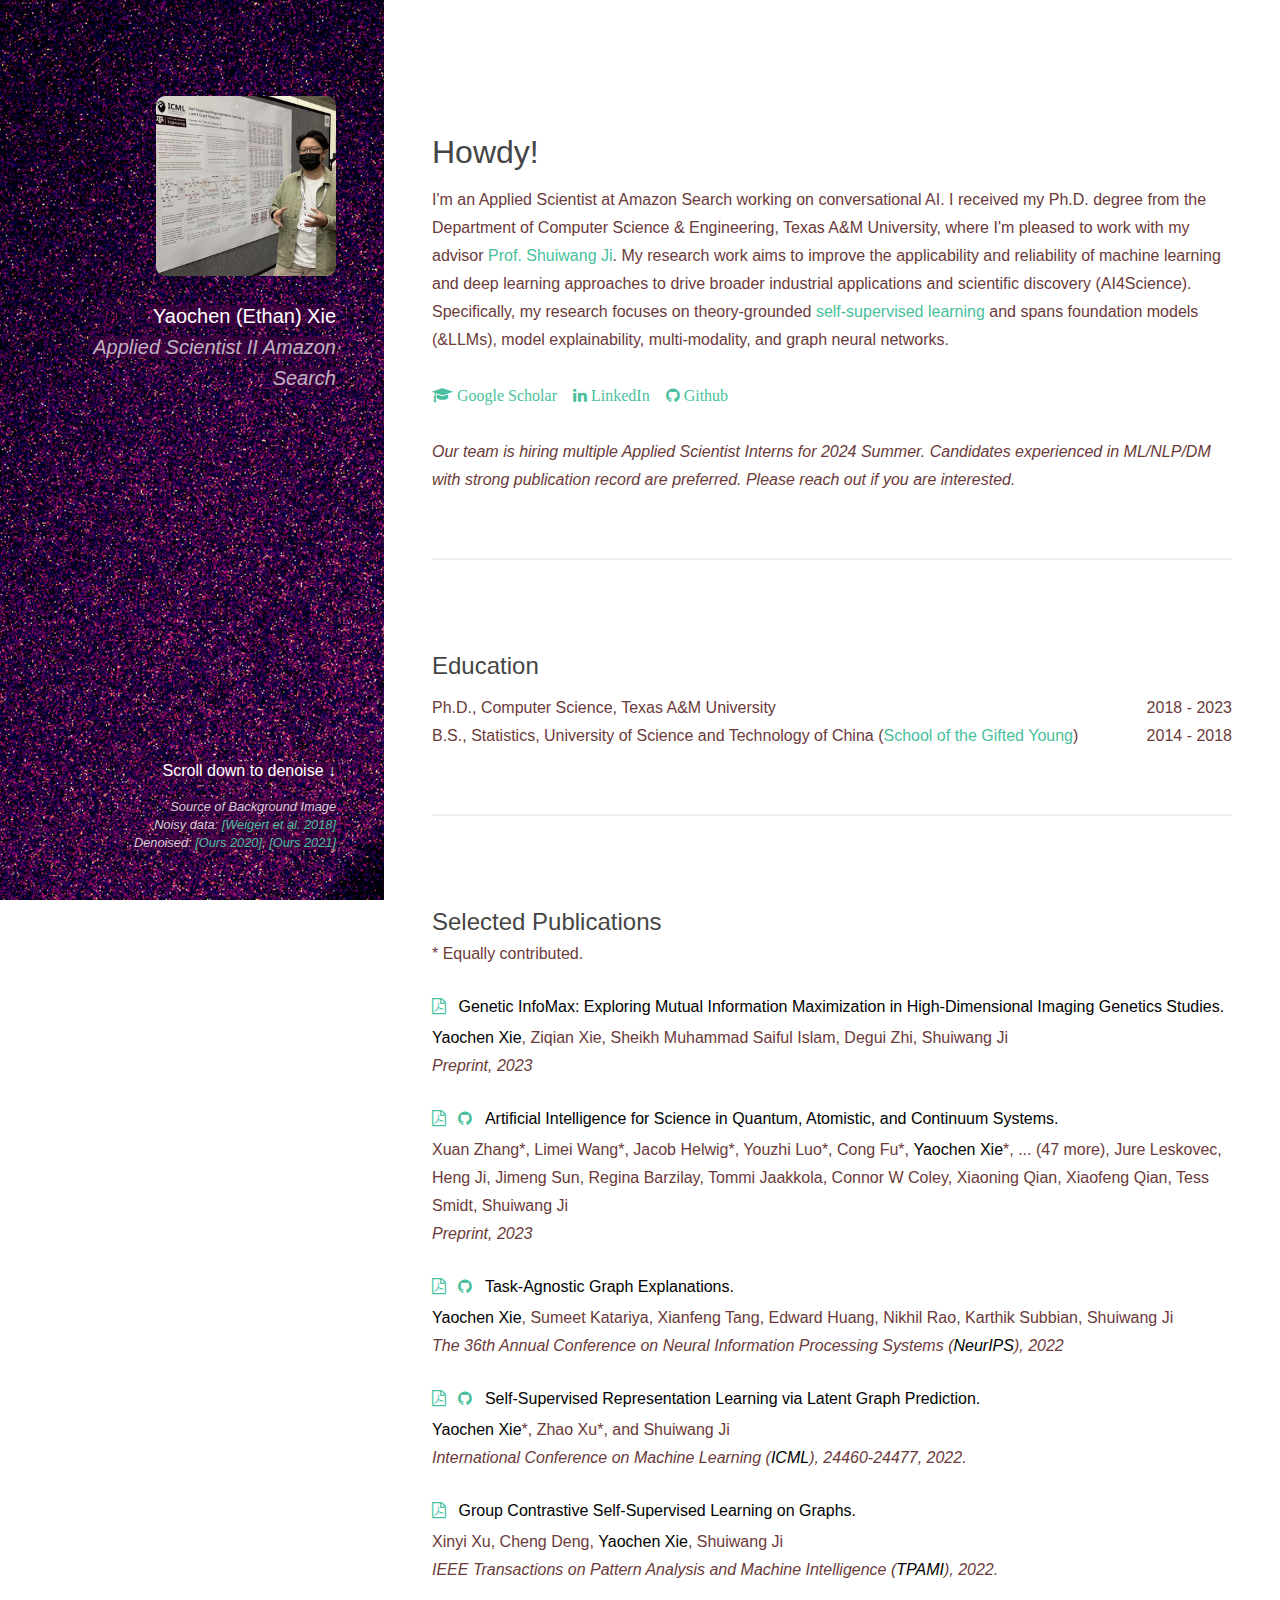
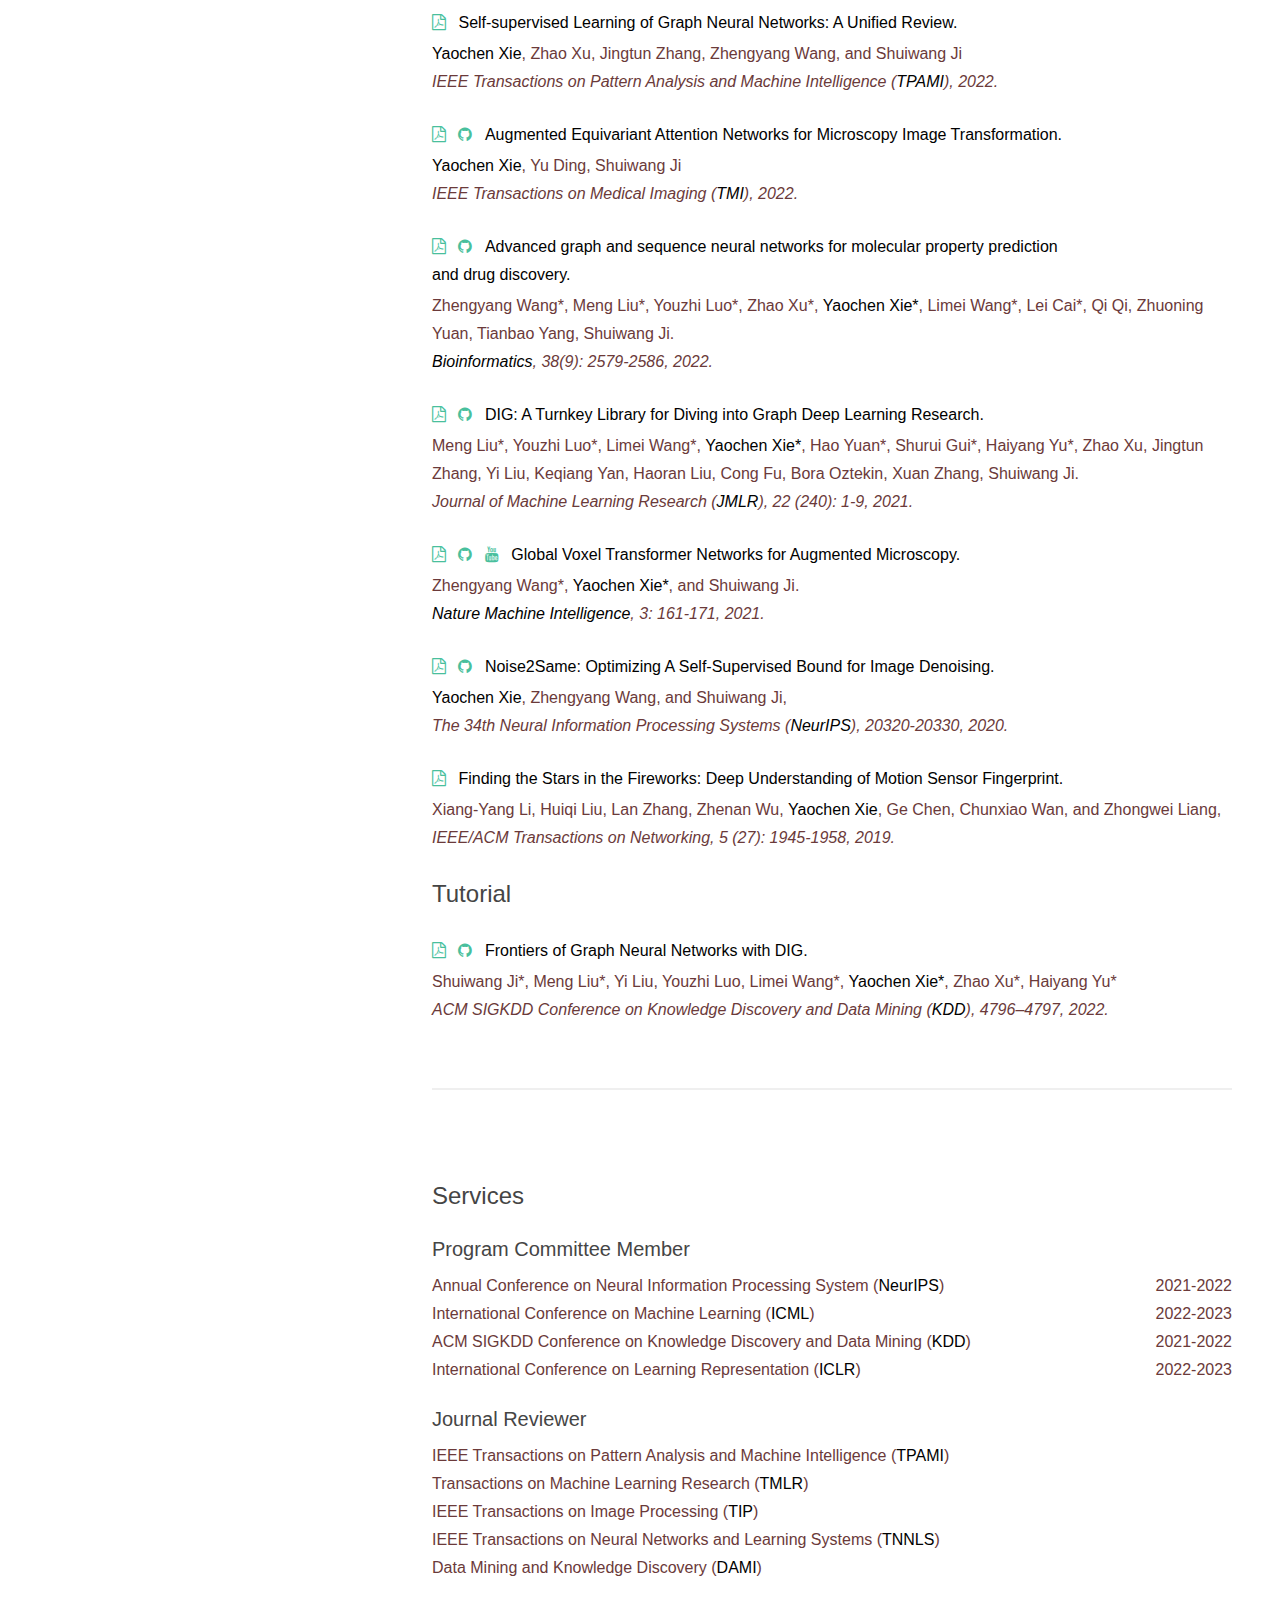
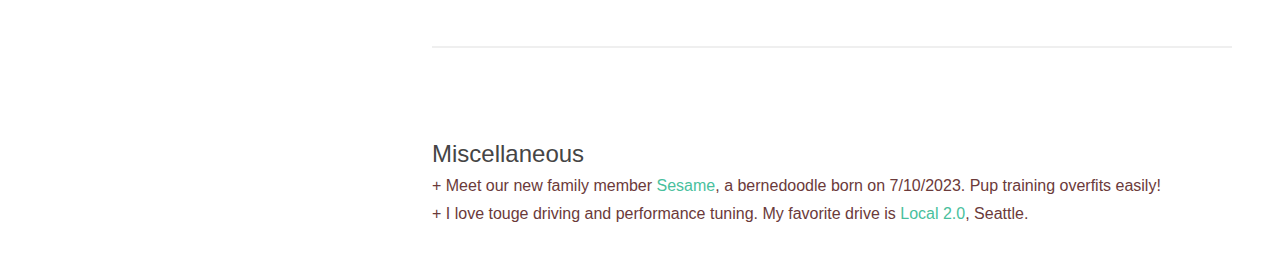
==== commit a688aa4f: "Update news" ====
--- a/index.html
+++ b/index.html
@@ -50,13 +50,13 @@
 			<header style="margin-bottom: 10px;" class="major">
 				<h2>Howdy!</h2>
 			</header>
-			<p>I am an Applied Scientist at Amazon Search. I received my Ph.D. degree from the Department of Computer Science &amp; Engineering, Texas A&amp;M University, where I'm pleased to work with my advisor <a href="http://people.tamu.edu/~sji/" target="_blank">Prof. Shuiwang Ji</a>. My research work aims to improve the applicability and reliability of machine learning and deep learning approaches to drive broader industrial applications and scientific discovery (AI4Science). Specifically, my research focuses on theory-grounded <a href="Towards_SSL.pdf" target="_blank"> self-supervised learning</a> and spans foundation models (&LLMs), model explainability, multi-modality, and graph neural networks.</p>
+			<p>I'm an Applied Scientist at Amazon Search working on conversational AI. I received my Ph.D. degree from the Department of Computer Science &amp; Engineering, Texas A&amp;M University, where I'm pleased to work with my advisor <a href="http://people.tamu.edu/~sji/" target="_blank">Prof. Shuiwang Ji</a>. My research work aims to improve the applicability and reliability of machine learning and deep learning approaches to drive broader industrial applications and scientific discovery (AI4Science). Specifically, my research focuses on theory-grounded <a href="Towards_SSL.pdf" target="_blank"> self-supervised learning</a> and spans foundation models (&LLMs), model explainability, multi-modality, and graph neural networks.</p>
 			<br> 
 			<p><a href="https://scholar.google.com/citations?user=Xw3ZjnMAAAAJ" class="fa fa-graduation-cap" target="_blank"> Google Scholar</a>&ensp;&ensp;<a href="https://www.linkedin.com/in/yaochen-xie-44602994/" class="fa fa-linkedin" target="_blank"> LinkedIn</a>&ensp;&ensp;<a href="https://github.com/ycremar" class="fa fa-github"> Github</a>
 			<!-- &ensp;&ensp;<a href="Curriculum_vitae.pdf" class="fa fa-file-text-o" target="_blank"> Curriculum Vitae</a> -->
 			</p>
 			<br> 
-			<p><i>Our team is hiring multiple Applied Scientist Interns for 2024 Summer. Please reach out if you are interested and have a strong publication record.</i></p>
+			<p><i>Our team is hiring multiple Applied Scientist Interns for 2024 Summer. Candidates experienced in ML/NLP/DM with strong publication record are preferred. Please reach out if you are interested.</i></p>
 		</section>
 
 		<!-- Education -->
@@ -248,8 +248,7 @@
 		<section id="Rev">
 			<h2>Miscellaneous</h2>
 				<p>+ Meet our new family member <a href="https://www.instagram.com/sesameofraincity/">Sesame</a>, a bernedoodle born on 7/10/2023. Pup training overfits easily!</p> 
-				<p>+ I love touge driving and performance tuning. My favorite drive is <a href="https://www.raincitysupercars.com/singleday/2020/4/27/the-local">Local 2.0</a>.</p>
-				<p>+ Ask me about my secret recipe for steak and oxtail cooking!</p>
+				<p>+ I love touge driving and performance tuning. My favorite drive is <a href="https://www.raincitysupercars.com/singleday/2020/4/27/the-local">Local 2.0</a>, Seattle.</p>
 		</section>
 
 		<!-- Footer -->
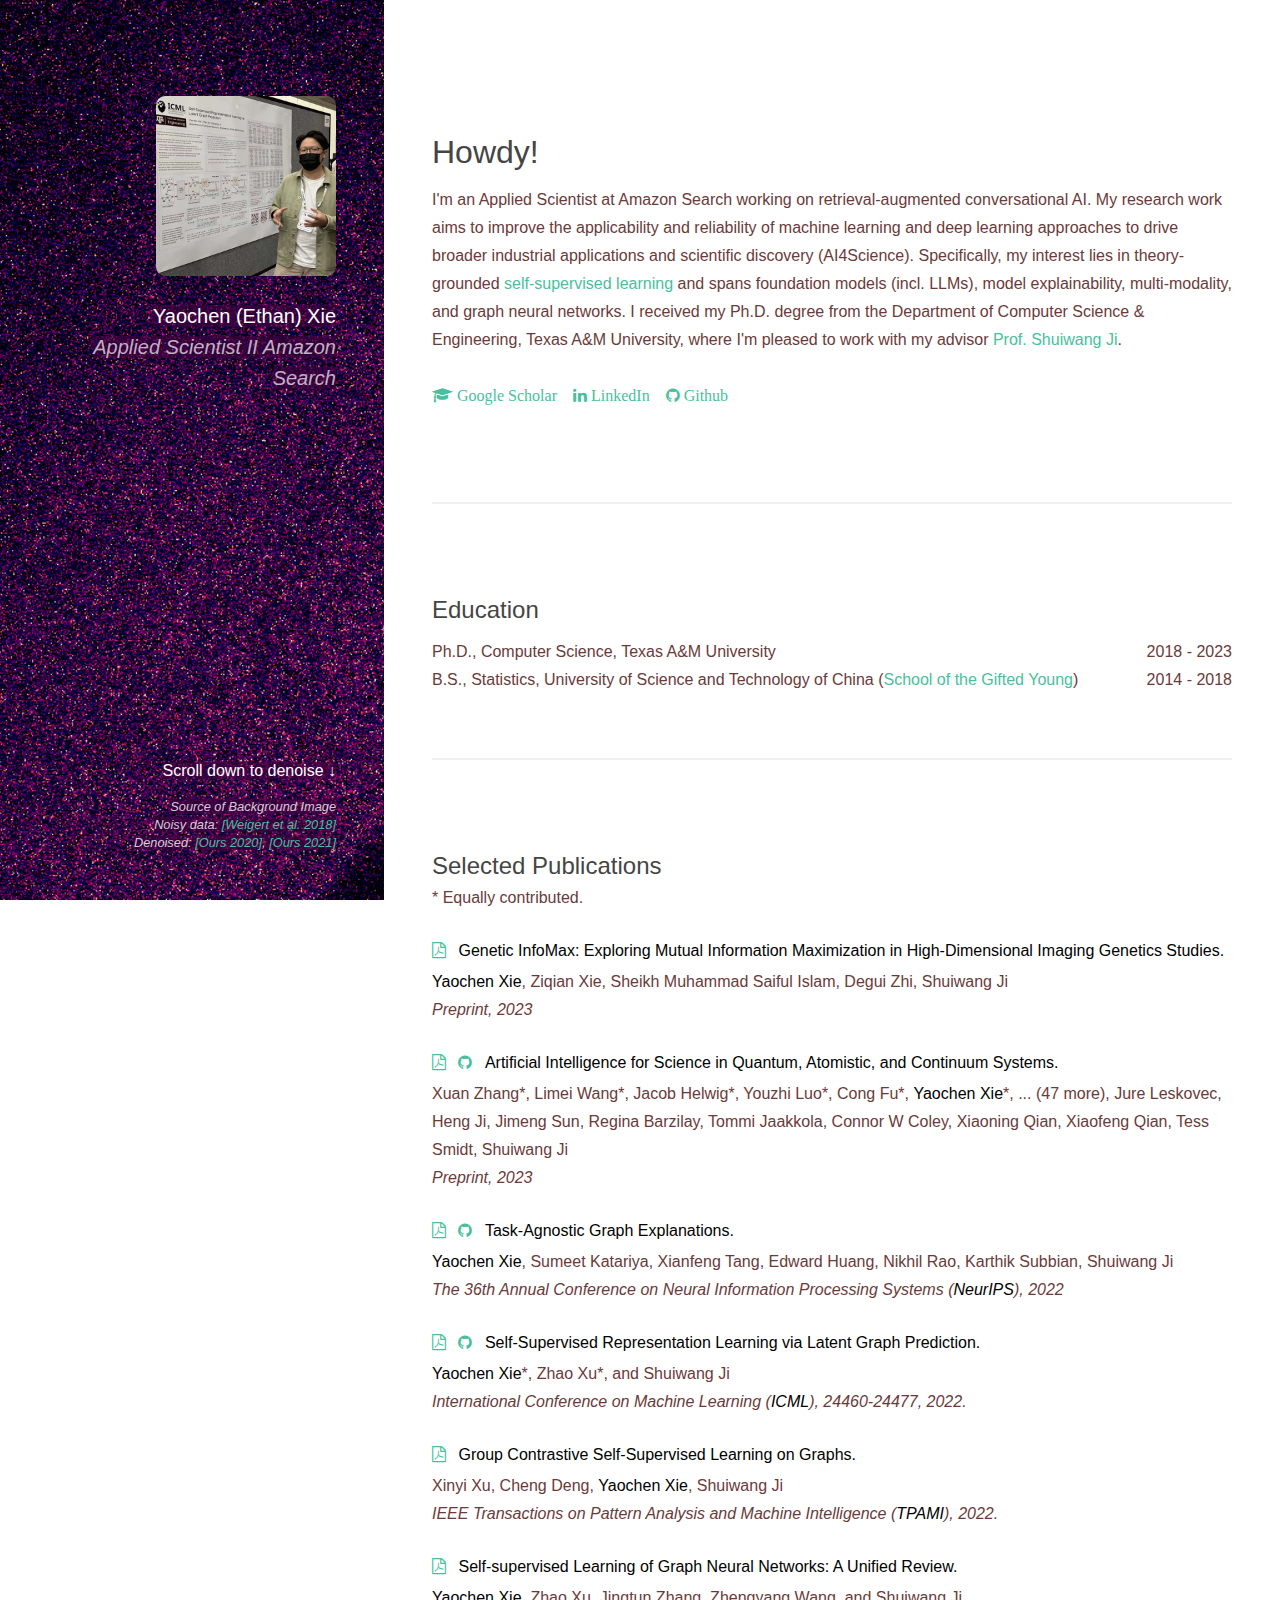
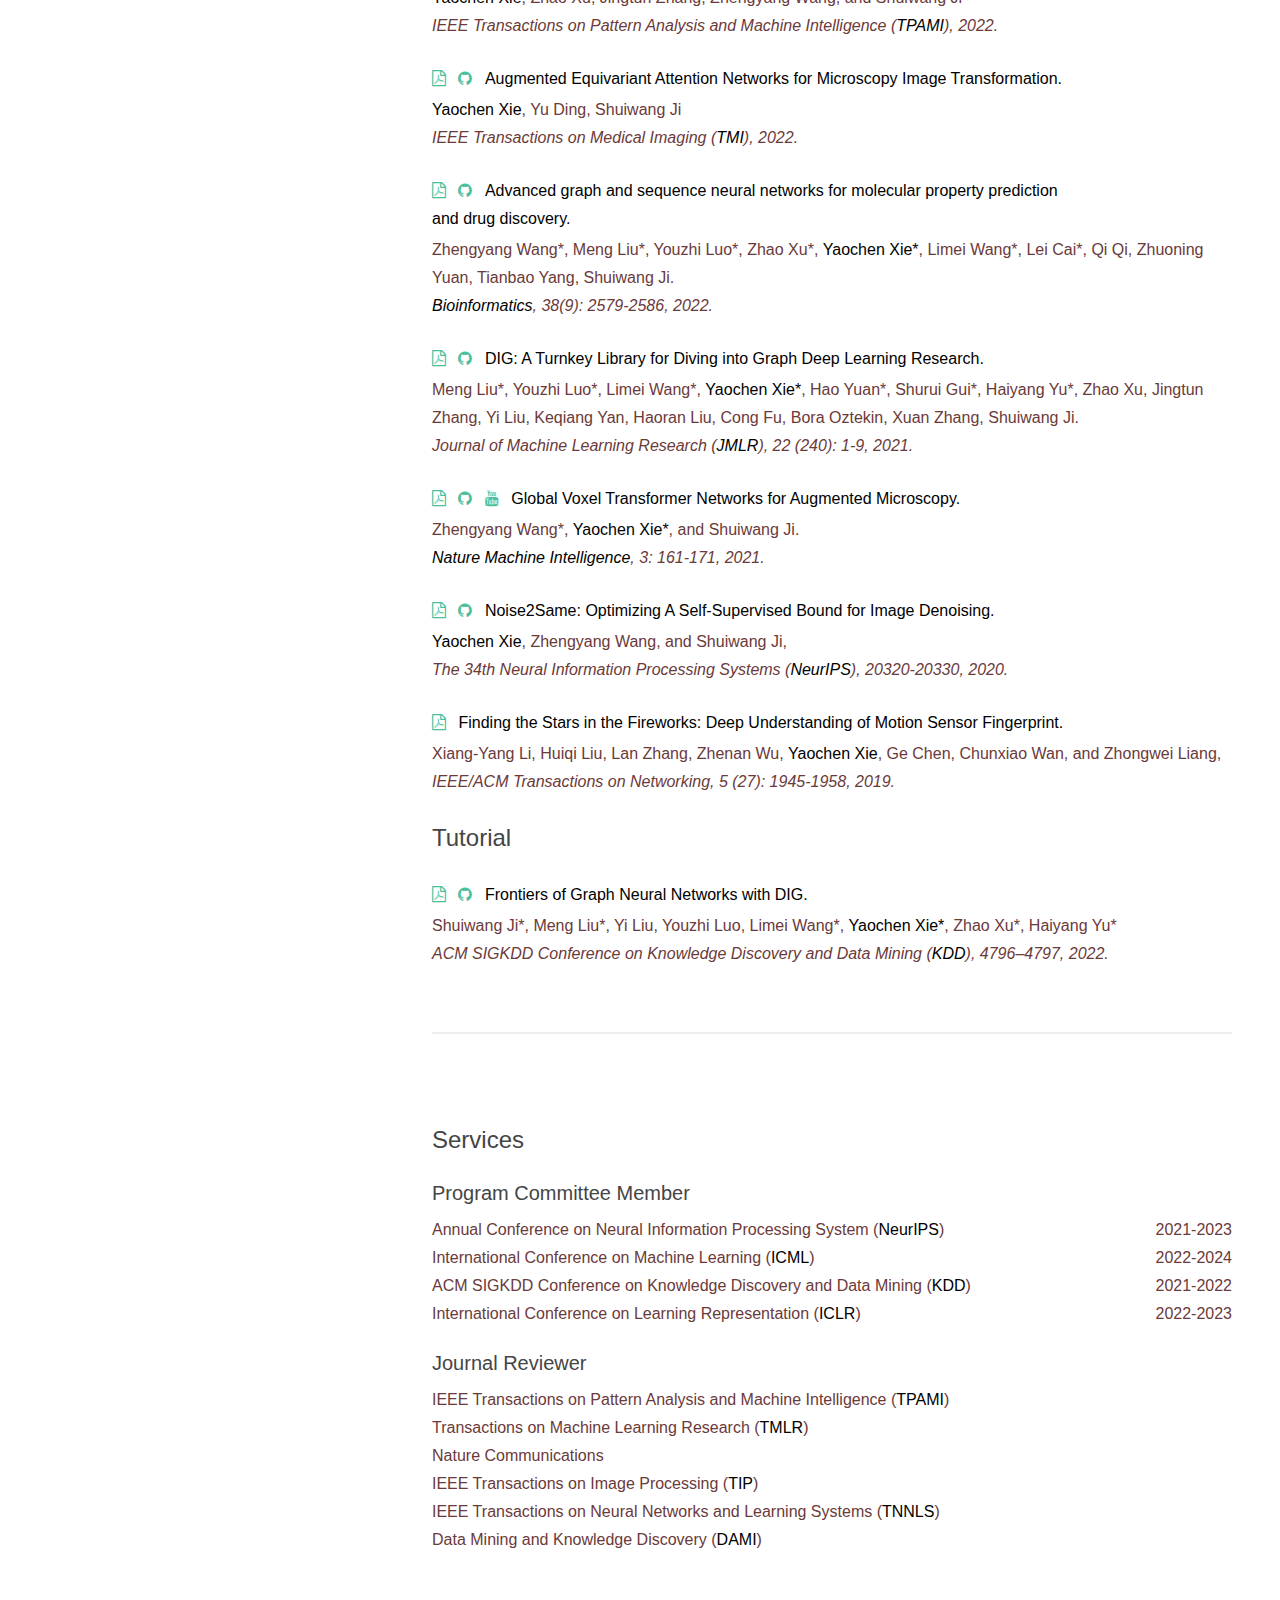
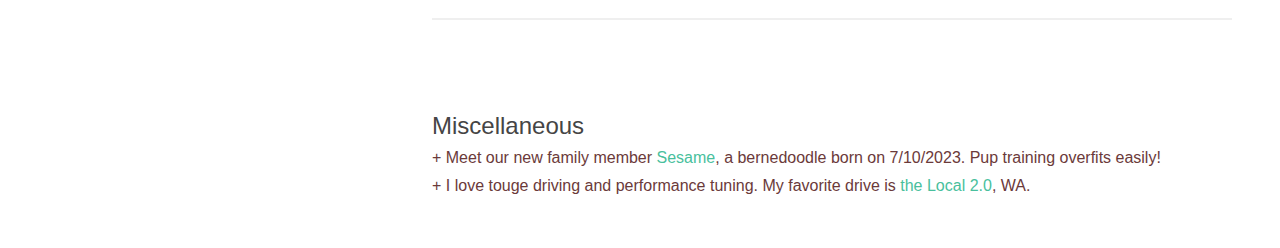
==== commit 8fc5f01a: "Update index.html" ====
--- a/index.html
+++ b/index.html
@@ -50,13 +50,13 @@
 			<header style="margin-bottom: 10px;" class="major">
 				<h2>Howdy!</h2>
 			</header>
-			<p>I'm an Applied Scientist at Amazon Search working on conversational AI. I received my Ph.D. degree from the Department of Computer Science &amp; Engineering, Texas A&amp;M University, where I'm pleased to work with my advisor <a href="http://people.tamu.edu/~sji/" target="_blank">Prof. Shuiwang Ji</a>. My research work aims to improve the applicability and reliability of machine learning and deep learning approaches to drive broader industrial applications and scientific discovery (AI4Science). Specifically, my research focuses on theory-grounded <a href="Towards_SSL.pdf" target="_blank"> self-supervised learning</a> and spans foundation models (&LLMs), model explainability, multi-modality, and graph neural networks.</p>
+			<p>I'm an Applied Scientist at Amazon Search working on retrieval-augmented conversational AI. My research work aims to improve the applicability and reliability of machine learning and deep learning approaches to drive broader industrial applications and scientific discovery (AI4Science). Specifically, my interest lies in theory-grounded <a href="Towards_SSL.pdf" target="_blank"> self-supervised learning</a> and spans foundation models (incl. LLMs), model explainability, multi-modality, and graph neural networks. I received my Ph.D. degree from the Department of Computer Science &amp; Engineering, Texas A&amp;M University, where I'm pleased to work with my advisor <a href="http://people.tamu.edu/~sji/" target="_blank">Prof. Shuiwang Ji</a>.</p> 
 			<br> 
 			<p><a href="https://scholar.google.com/citations?user=Xw3ZjnMAAAAJ" class="fa fa-graduation-cap" target="_blank"> Google Scholar</a>&ensp;&ensp;<a href="https://www.linkedin.com/in/yaochen-xie-44602994/" class="fa fa-linkedin" target="_blank"> LinkedIn</a>&ensp;&ensp;<a href="https://github.com/ycremar" class="fa fa-github"> Github</a>
 			<!-- &ensp;&ensp;<a href="Curriculum_vitae.pdf" class="fa fa-file-text-o" target="_blank"> Curriculum Vitae</a> -->
 			</p>
 			<br> 
-			<p><i>Our team is hiring multiple Applied Scientist Interns for 2024 Summer. Candidates experienced in ML/NLP/DM with strong publication record are preferred. Please reach out if you are interested.</i></p>
+			<!-- <p><i>Our team is hiring multiple Applied Scientist Interns for 2024 Summer. Candidates experienced in ML/NLP/DM with strong publication record are preferred. Please reach out if you are interested.</i></p> -->
 		</section>
 
 		<!-- Education -->
@@ -229,8 +229,8 @@
 			<h2>Services</h2>
 			<section>
 			<h3 style="margin-bottom: 8px;">Program Committee Member</h3>
-				<p>Annual Conference on Neural Information Processing System (<strong>NeurIPS</strong>) <span style="float:right">2021-2022</span></p> 
-				<p>International Conference on Machine Learning (<strong>ICML</strong>)<span style="float:right">2022-2023</span></p> 
+				<p>Annual Conference on Neural Information Processing System (<strong>NeurIPS</strong>) <span style="float:right">2021-2023</span></p> 
+				<p>International Conference on Machine Learning (<strong>ICML</strong>)<span style="float:right">2022-2024</span></p> 
 				<p>ACM SIGKDD Conference on Knowledge Discovery and Data Mining (<strong>KDD</strong>)<span style="float:right">2021-2022</span></p> 
 				<p>International Conference on Learning Representation (<strong>ICLR</strong>)<span style="float:right">2022-2023</span></p> 
 			</section>
@@ -238,6 +238,7 @@
 			<h3 style="margin-bottom: 8px;">Journal Reviewer</h3>
 				<p>IEEE Transactions on Pattern Analysis and Machine Intelligence (<strong>TPAMI</strong>)</p> 
 				<p>Transactions on Machine Learning Research (<strong>TMLR</strong>)</p> 
+				<p>Nature Communications</p> 
 				<p>IEEE Transactions on Image Processing (<strong>TIP</strong>)</p> 
 				<p>IEEE Transactions on Neural Networks and Learning Systems (<strong>TNNLS</strong>)</p> 
 				<p>Data Mining and Knowledge Discovery (<strong>DAMI</strong>)</p> 
@@ -248,7 +249,7 @@
 		<section id="Rev">
 			<h2>Miscellaneous</h2>
 				<p>+ Meet our new family member <a href="https://www.instagram.com/sesameofraincity/">Sesame</a>, a bernedoodle born on 7/10/2023. Pup training overfits easily!</p> 
-				<p>+ I love touge driving and performance tuning. My favorite drive is <a href="https://www.raincitysupercars.com/singleday/2020/4/27/the-local">Local 2.0</a>, Seattle.</p>
+				<p>+ I love touge driving and performance tuning. My favorite drive is <a href="https://www.raincitysupercars.com/singleday/2020/4/27/the-local">the Local 2.0</a>, WA.</p>
 		</section>
 
 		<!-- Footer -->
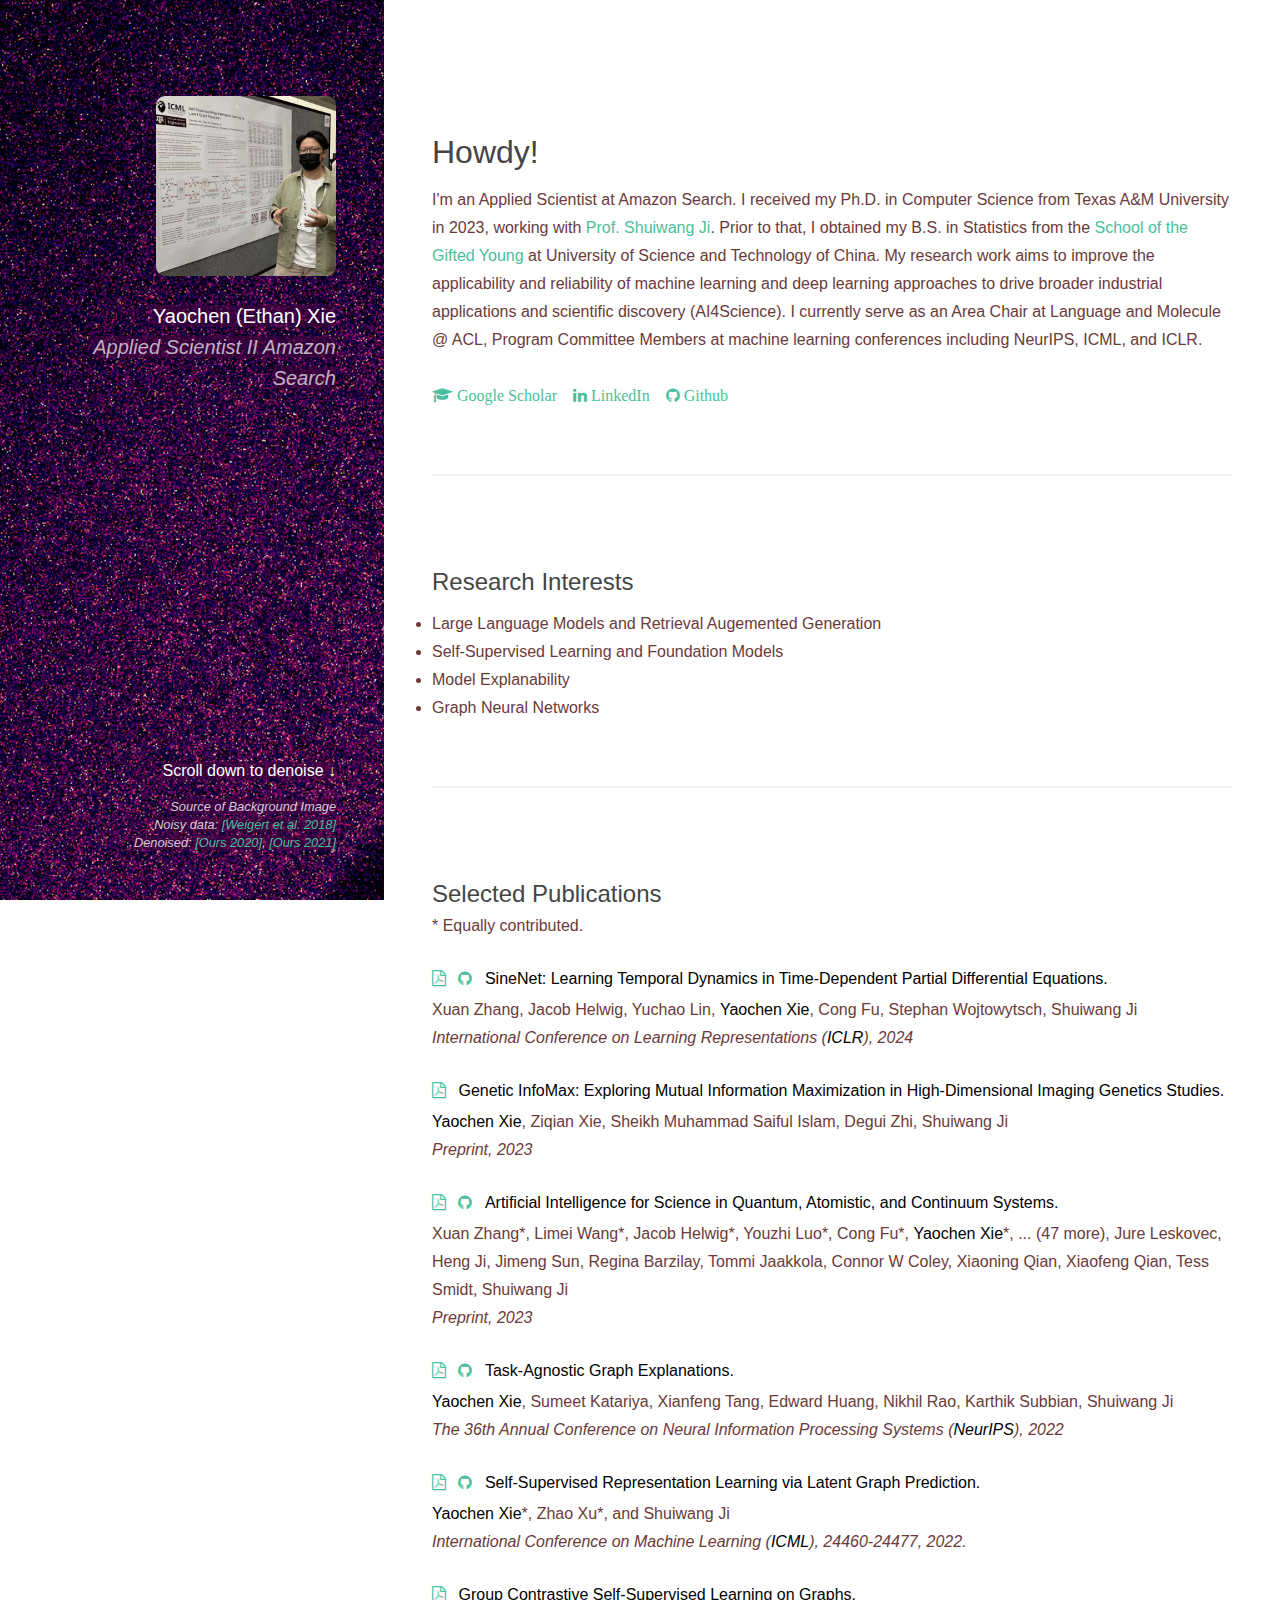
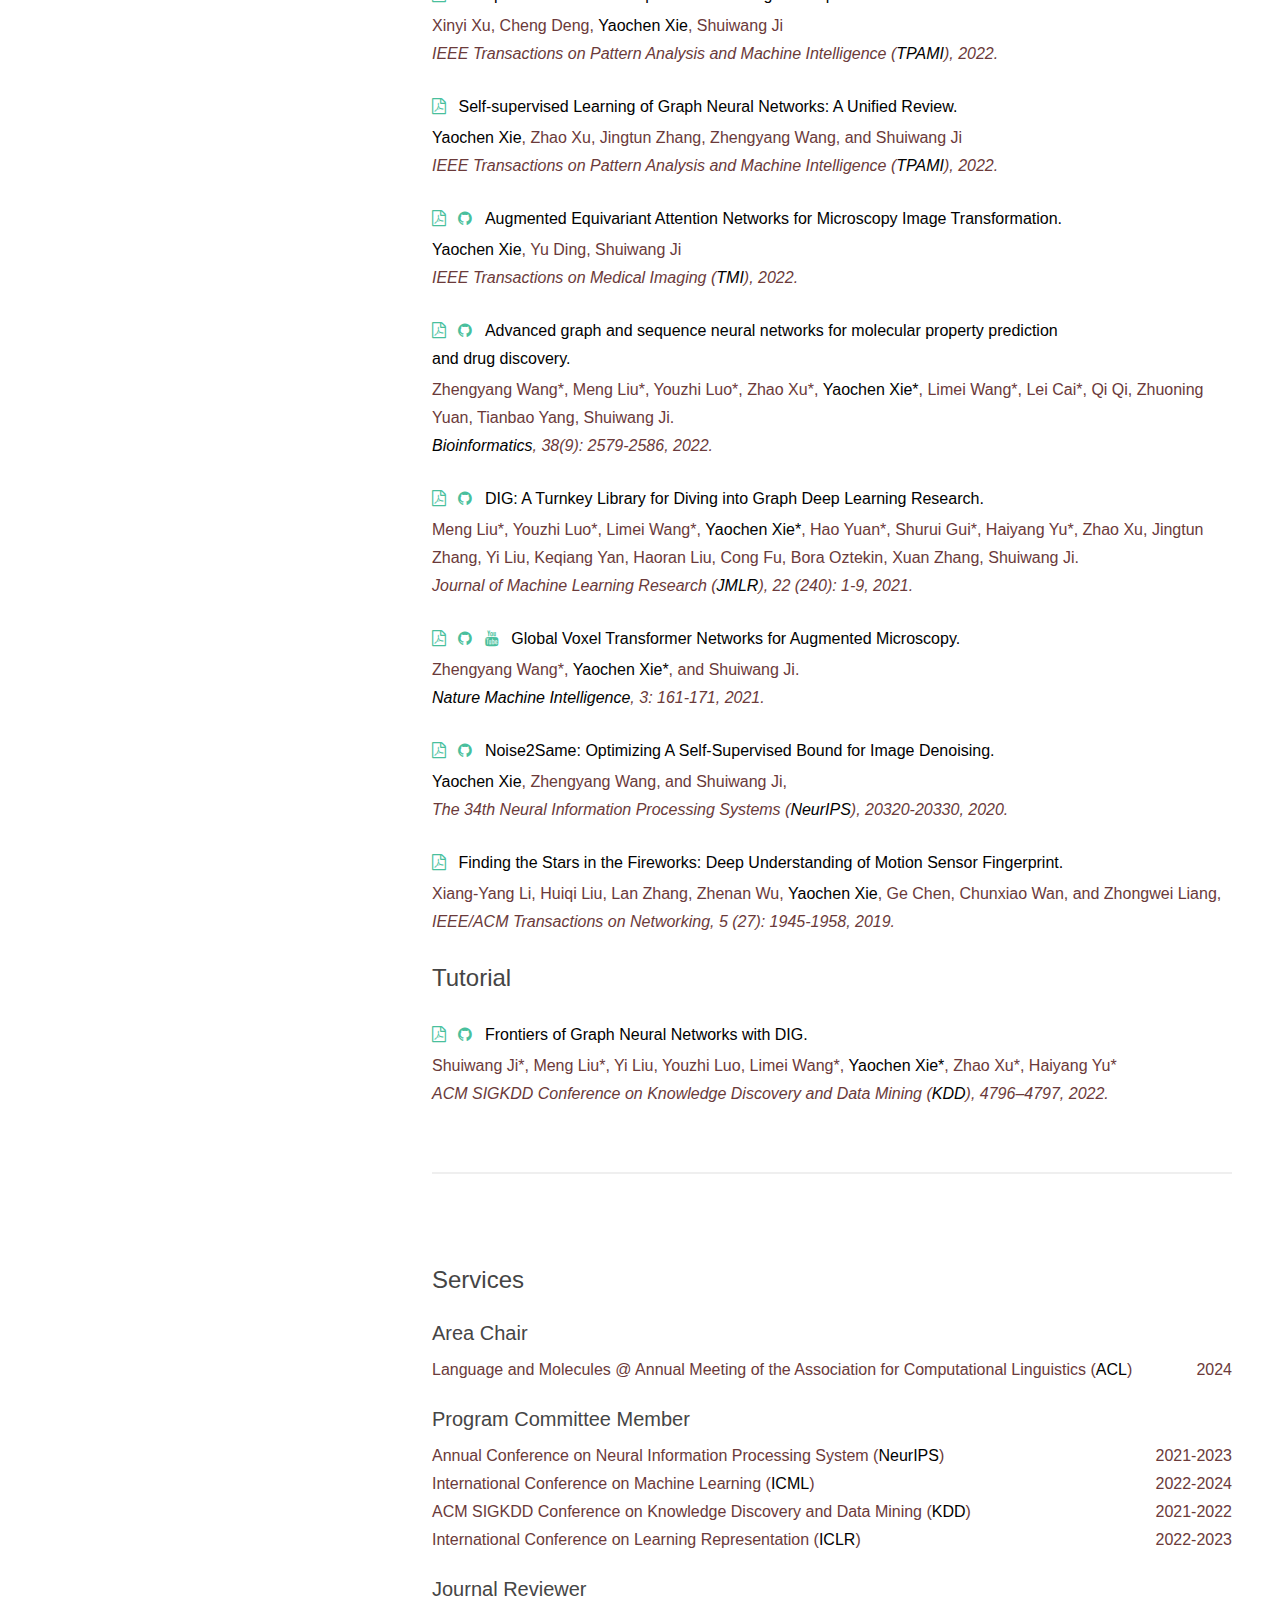
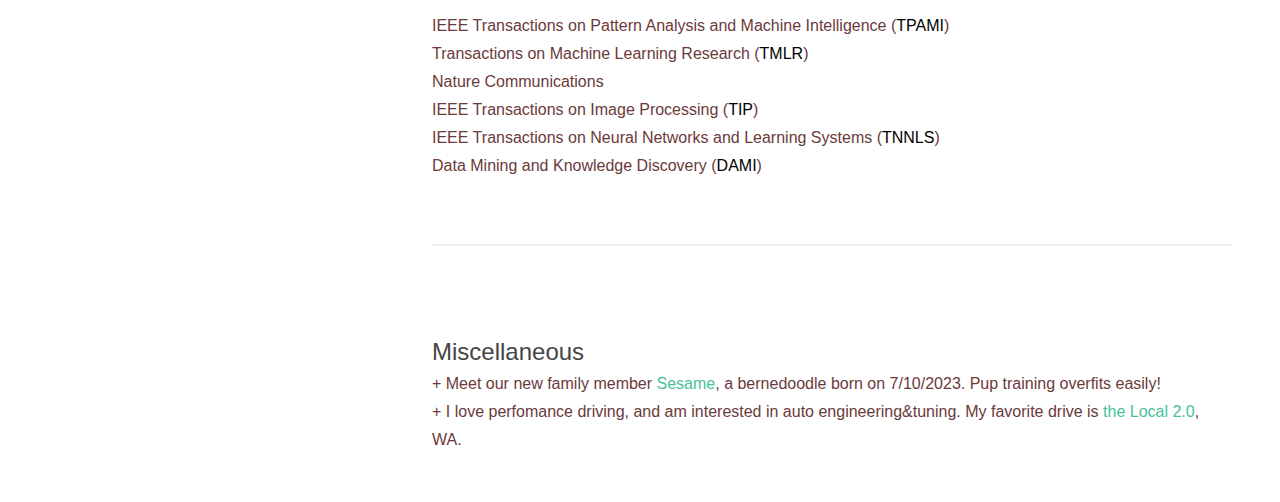
==== commit 4bc77c2f: "Update bio Apr 2024" ====
--- a/index.html
+++ b/index.html
@@ -50,21 +50,22 @@
 			<header style="margin-bottom: 10px;" class="major">
 				<h2>Howdy!</h2>
 			</header>
-			<p>I'm an Applied Scientist at Amazon Search working on retrieval-augmented conversational AI. My research work aims to improve the applicability and reliability of machine learning and deep learning approaches to drive broader industrial applications and scientific discovery (AI4Science). Specifically, my interest lies in theory-grounded <a href="Towards_SSL.pdf" target="_blank"> self-supervised learning</a> and spans foundation models (incl. LLMs), model explainability, multi-modality, and graph neural networks. I received my Ph.D. degree from the Department of Computer Science &amp; Engineering, Texas A&amp;M University, where I'm pleased to work with my advisor <a href="http://people.tamu.edu/~sji/" target="_blank">Prof. Shuiwang Ji</a>.</p> 
-			<br> 
+			<p>I'm an Applied Scientist at Amazon Search. I received my Ph.D. in Computer Science from Texas A&amp;M University in 2023, working with <a href="https://people.tamu.edu/~sji/">Prof. Shuiwang Ji</a>. Prior to that, I obtained my B.S. in Statistics from the <a href="https://en.wikipedia.org/wiki/Special_Class_for_the_Gifted_Young">School of the Gifted Young</a> at University of Science and Technology of China. My research work aims to improve the applicability and reliability of machine learning and deep learning approaches to drive broader industrial applications and scientific discovery (AI4Science). I currently serve as an Area Chair at Language and Molecule @ ACL, Program Committee Members at machine learning conferences including NeurIPS, ICML, and ICLR.
+			<br> <br> 
 			<p><a href="https://scholar.google.com/citations?user=Xw3ZjnMAAAAJ" class="fa fa-graduation-cap" target="_blank"> Google Scholar</a>&ensp;&ensp;<a href="https://www.linkedin.com/in/yaochen-xie-44602994/" class="fa fa-linkedin" target="_blank"> LinkedIn</a>&ensp;&ensp;<a href="https://github.com/ycremar" class="fa fa-github"> Github</a>
 			<!-- &ensp;&ensp;<a href="Curriculum_vitae.pdf" class="fa fa-file-text-o" target="_blank"> Curriculum Vitae</a> -->
 			</p>
-			<br> 
 			<!-- <p><i>Our team is hiring multiple Applied Scientist Interns for 2024 Summer. Candidates experienced in ML/NLP/DM with strong publication record are preferred. Please reach out if you are interested.</i></p> -->
 		</section>
 
 		<!-- Education -->
 		<section id="edu">
-			<h2 style="margin-bottom: 10px;">Education</h2>
-			<section>
-				<p>Ph.D., Computer Science, Texas A&amp;M University<span style="float:right">2018 - 2023</span><p>
-				<p>B.S., Statistics, University of Science and Technology of China (<a href="https://en.wikipedia.org/wiki/Special_Class_for_the_Gifted_Young">School of the Gifted Young</a>)<span style="float:right">2014 - 2018</span></p>
+			<h2 style="margin-bottom: 10px;">Research Interests</h2>
+			<section>
+				<li>Large Language Models and Retrieval Augemented Generation</li>
+				<li>Self-Supervised Learning and Foundation Models</li>
+				<li>Model Explanability</li>
+				<li>Graph Neural Networks</li>
 			</section>
 		</section >
 
@@ -75,6 +76,15 @@
 			* Equally contributed.
 			<section>
 
+			<div class="paper" style="margin-top: 25px;">
+			  <p class="title">
+			  	<a href="https://openreview.net/forum?id=LSYhE2hLWG" class="fa fa-file-pdf-o" target="_blank"></a>&ensp;
+			  	<a href="https://github.com/divelab/AIRS" class="fa fa-github" target="_blank"></a>&ensp;
+			  	<b>SineNet: Learning Temporal Dynamics in Time-Dependent Partial Differential Equations.</b></p>
+			  <p style="margin-top: 3px;">Xuan Zhang, Jacob Helwig, Yuchao Lin, <strong>Yaochen Xie</strong>, Cong Fu, Stephan Wojtowytsch, Shuiwang Ji</p>
+			  <p><i>International Conference on Learning Representations (<strong>ICLR</strong>), 2024</i>
+			  </p>
+			</div>
 			<div class="paper" style="margin-top: 25px;">
 			  <p class="title">
 			  	<a href="https://arxiv.org/abs/2309.15132" class="fa fa-file-pdf-o" target="_blank"></a>&ensp;
@@ -228,6 +238,11 @@
 		<section id="Rev">
 			<h2>Services</h2>
 			<section>
+			<h3 style="margin-bottom: 8px;">Area Chair</h3>
+				<p>Language and Molecules @ Annual Meeting of the Association for Computational Linguistics (<strong>ACL</strong>) <span style="float:right">2024</span></p> 
+			</section>
+
+			<section>
 			<h3 style="margin-bottom: 8px;">Program Committee Member</h3>
 				<p>Annual Conference on Neural Information Processing System (<strong>NeurIPS</strong>) <span style="float:right">2021-2023</span></p> 
 				<p>International Conference on Machine Learning (<strong>ICML</strong>)<span style="float:right">2022-2024</span></p> 
@@ -249,7 +264,7 @@
 		<section id="Rev">
 			<h2>Miscellaneous</h2>
 				<p>+ Meet our new family member <a href="https://www.instagram.com/sesameofraincity/">Sesame</a>, a bernedoodle born on 7/10/2023. Pup training overfits easily!</p> 
-				<p>+ I love touge driving and performance tuning. My favorite drive is <a href="https://www.raincitysupercars.com/singleday/2020/4/27/the-local">the Local 2.0</a>, WA.</p>
+				<p>+ I love perfomance driving, and am interested in auto engineering&tuning. My favorite drive is <a href="https://www.raincitysupercars.com/singleday/2020/4/27/the-local">the Local 2.0</a>, WA.</p>
 		</section>
 
 		<!-- Footer -->
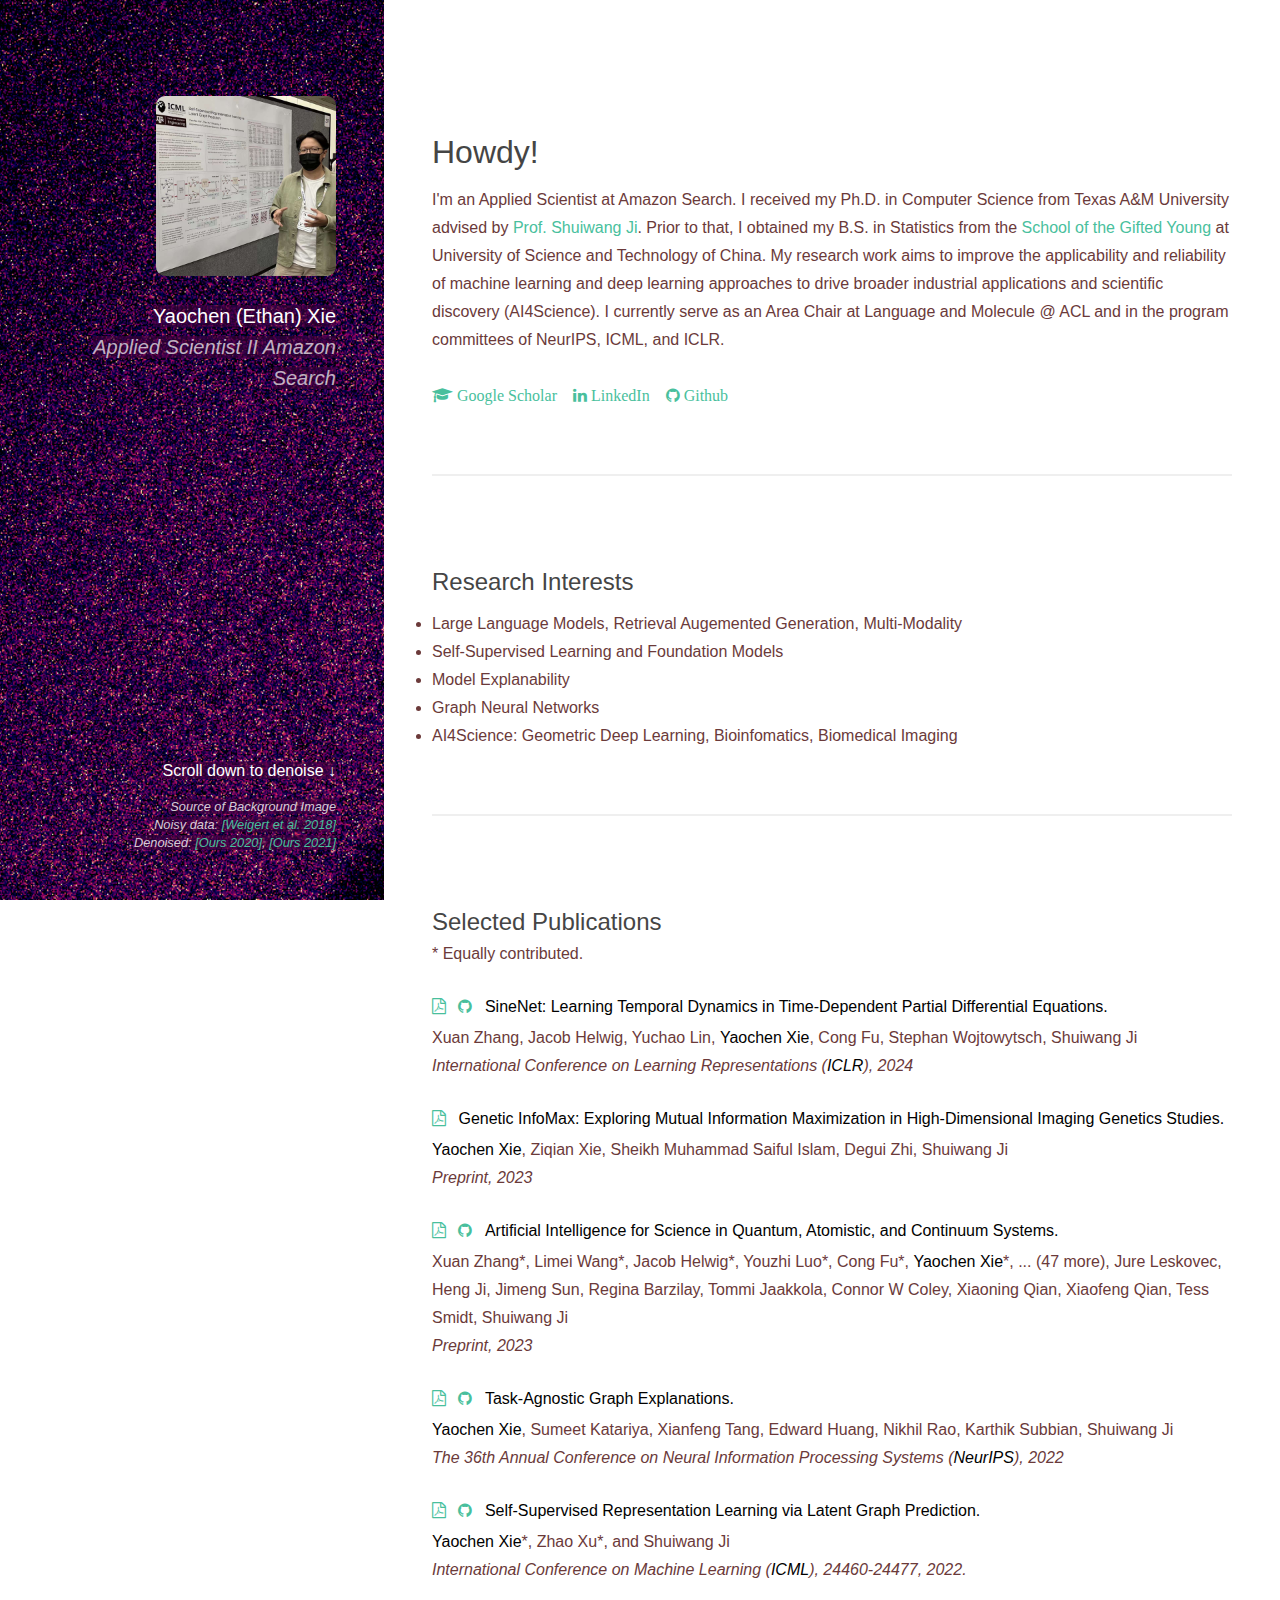
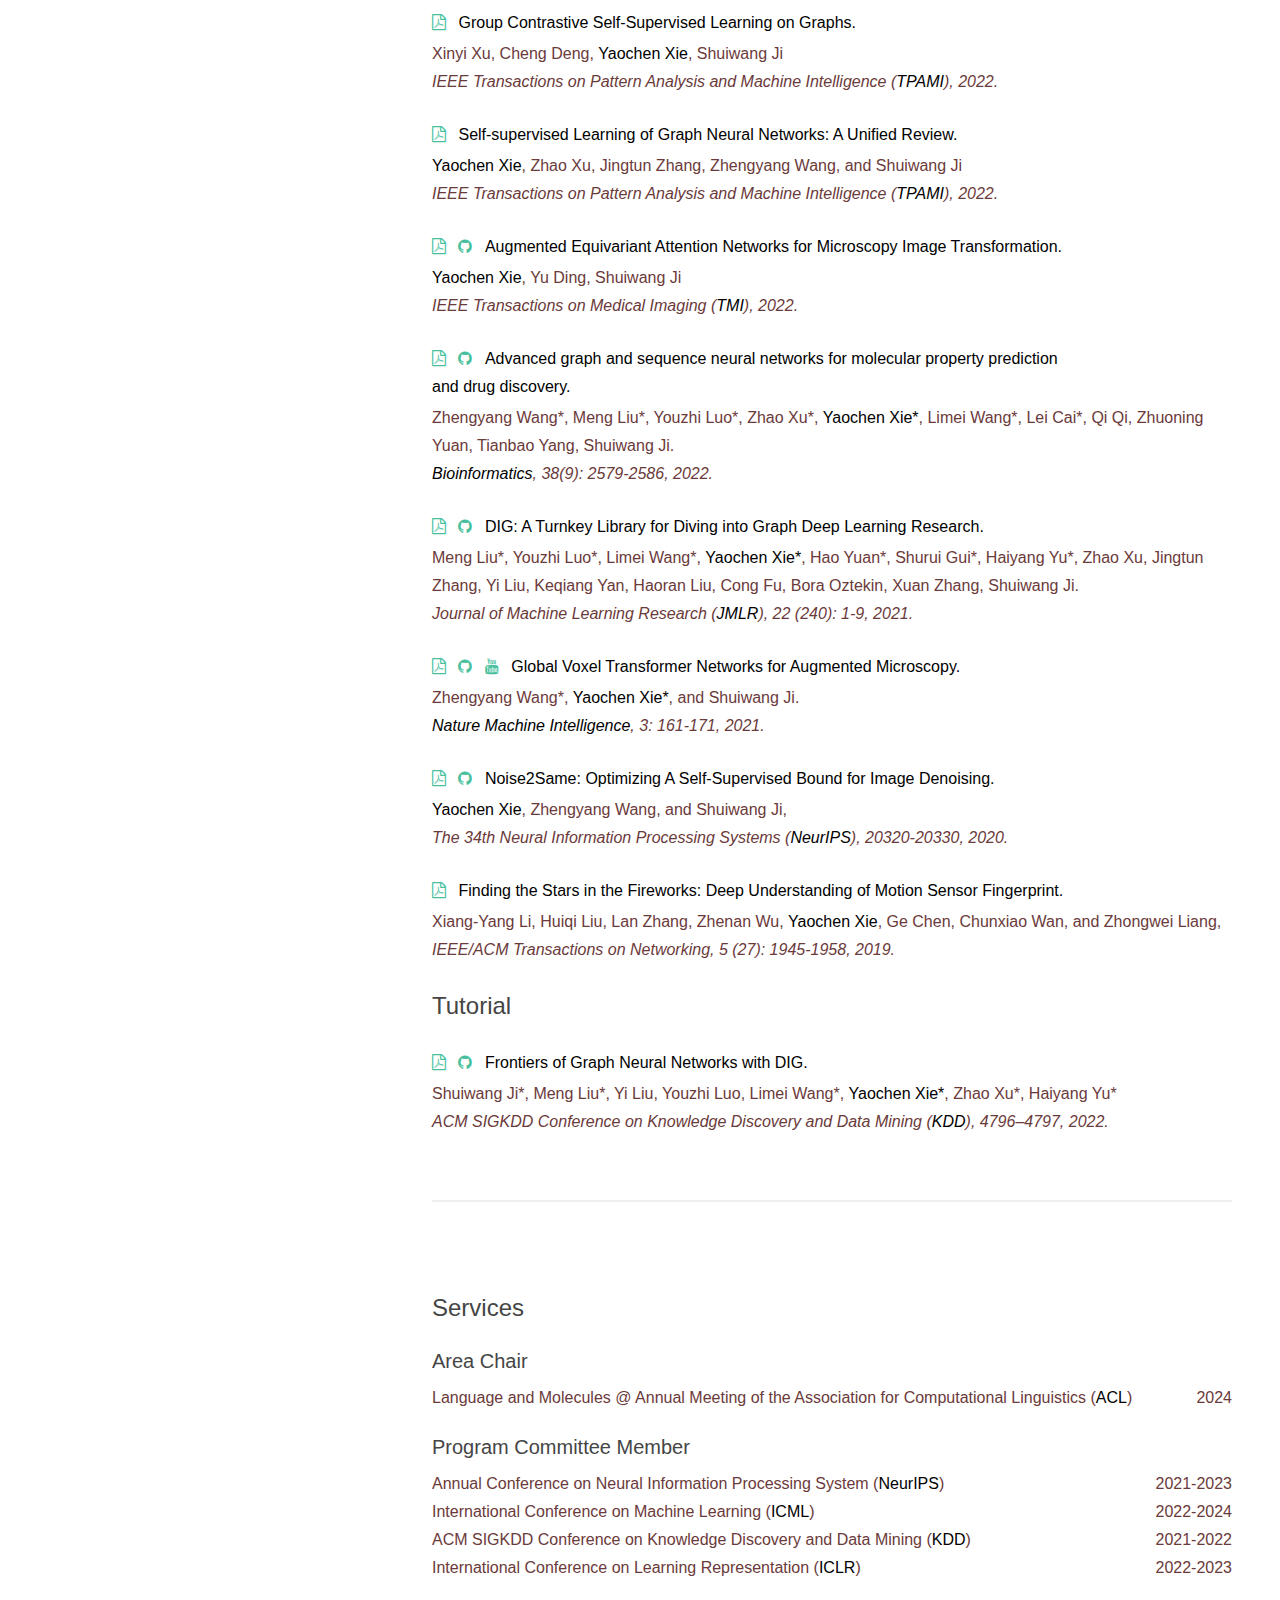
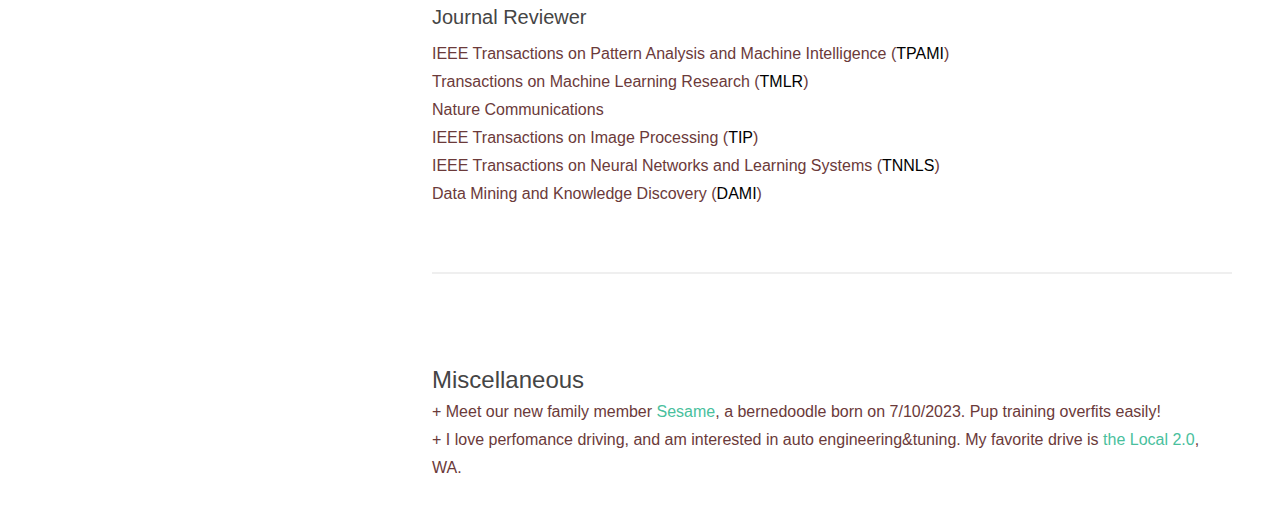
==== commit e95d7089: "Update index.html" ====
--- a/index.html
+++ b/index.html
@@ -50,7 +50,7 @@
 			<header style="margin-bottom: 10px;" class="major">
 				<h2>Howdy!</h2>
 			</header>
-			<p>I'm an Applied Scientist at Amazon Search. I received my Ph.D. in Computer Science from Texas A&amp;M University in 2023, working with <a href="https://people.tamu.edu/~sji/">Prof. Shuiwang Ji</a>. Prior to that, I obtained my B.S. in Statistics from the <a href="https://en.wikipedia.org/wiki/Special_Class_for_the_Gifted_Young">School of the Gifted Young</a> at University of Science and Technology of China. My research work aims to improve the applicability and reliability of machine learning and deep learning approaches to drive broader industrial applications and scientific discovery (AI4Science). I currently serve as an Area Chair at Language and Molecule @ ACL, Program Committee Members at machine learning conferences including NeurIPS, ICML, and ICLR.
+			<p>I'm an Applied Scientist at Amazon Search. I received my Ph.D. in Computer Science from Texas A&amp;M University advised by <a href="https://people.tamu.edu/~sji/">Prof. Shuiwang Ji</a>. Prior to that, I obtained my B.S. in Statistics from the <a href="https://en.wikipedia.org/wiki/Special_Class_for_the_Gifted_Young">School of the Gifted Young</a> at University of Science and Technology of China. My research work aims to improve the applicability and reliability of machine learning and deep learning approaches to drive broader industrial applications and scientific discovery (AI4Science). I currently serve as an Area Chair at Language and Molecule @ ACL and in the program committees of NeurIPS, ICML, and ICLR.
 			<br> <br> 
 			<p><a href="https://scholar.google.com/citations?user=Xw3ZjnMAAAAJ" class="fa fa-graduation-cap" target="_blank"> Google Scholar</a>&ensp;&ensp;<a href="https://www.linkedin.com/in/yaochen-xie-44602994/" class="fa fa-linkedin" target="_blank"> LinkedIn</a>&ensp;&ensp;<a href="https://github.com/ycremar" class="fa fa-github"> Github</a>
 			<!-- &ensp;&ensp;<a href="Curriculum_vitae.pdf" class="fa fa-file-text-o" target="_blank"> Curriculum Vitae</a> -->
@@ -62,10 +62,11 @@
 		<section id="edu">
 			<h2 style="margin-bottom: 10px;">Research Interests</h2>
 			<section>
-				<li>Large Language Models and Retrieval Augemented Generation</li>
+				<li>Large Language Models, Retrieval Augemented Generation, Multi-Modality</li>
 				<li>Self-Supervised Learning and Foundation Models</li>
 				<li>Model Explanability</li>
 				<li>Graph Neural Networks</li>
+				<li>AI4Science: Geometric Deep Learning, Bioinfomatics, Biomedical Imaging</li>
 			</section>
 		</section >
 
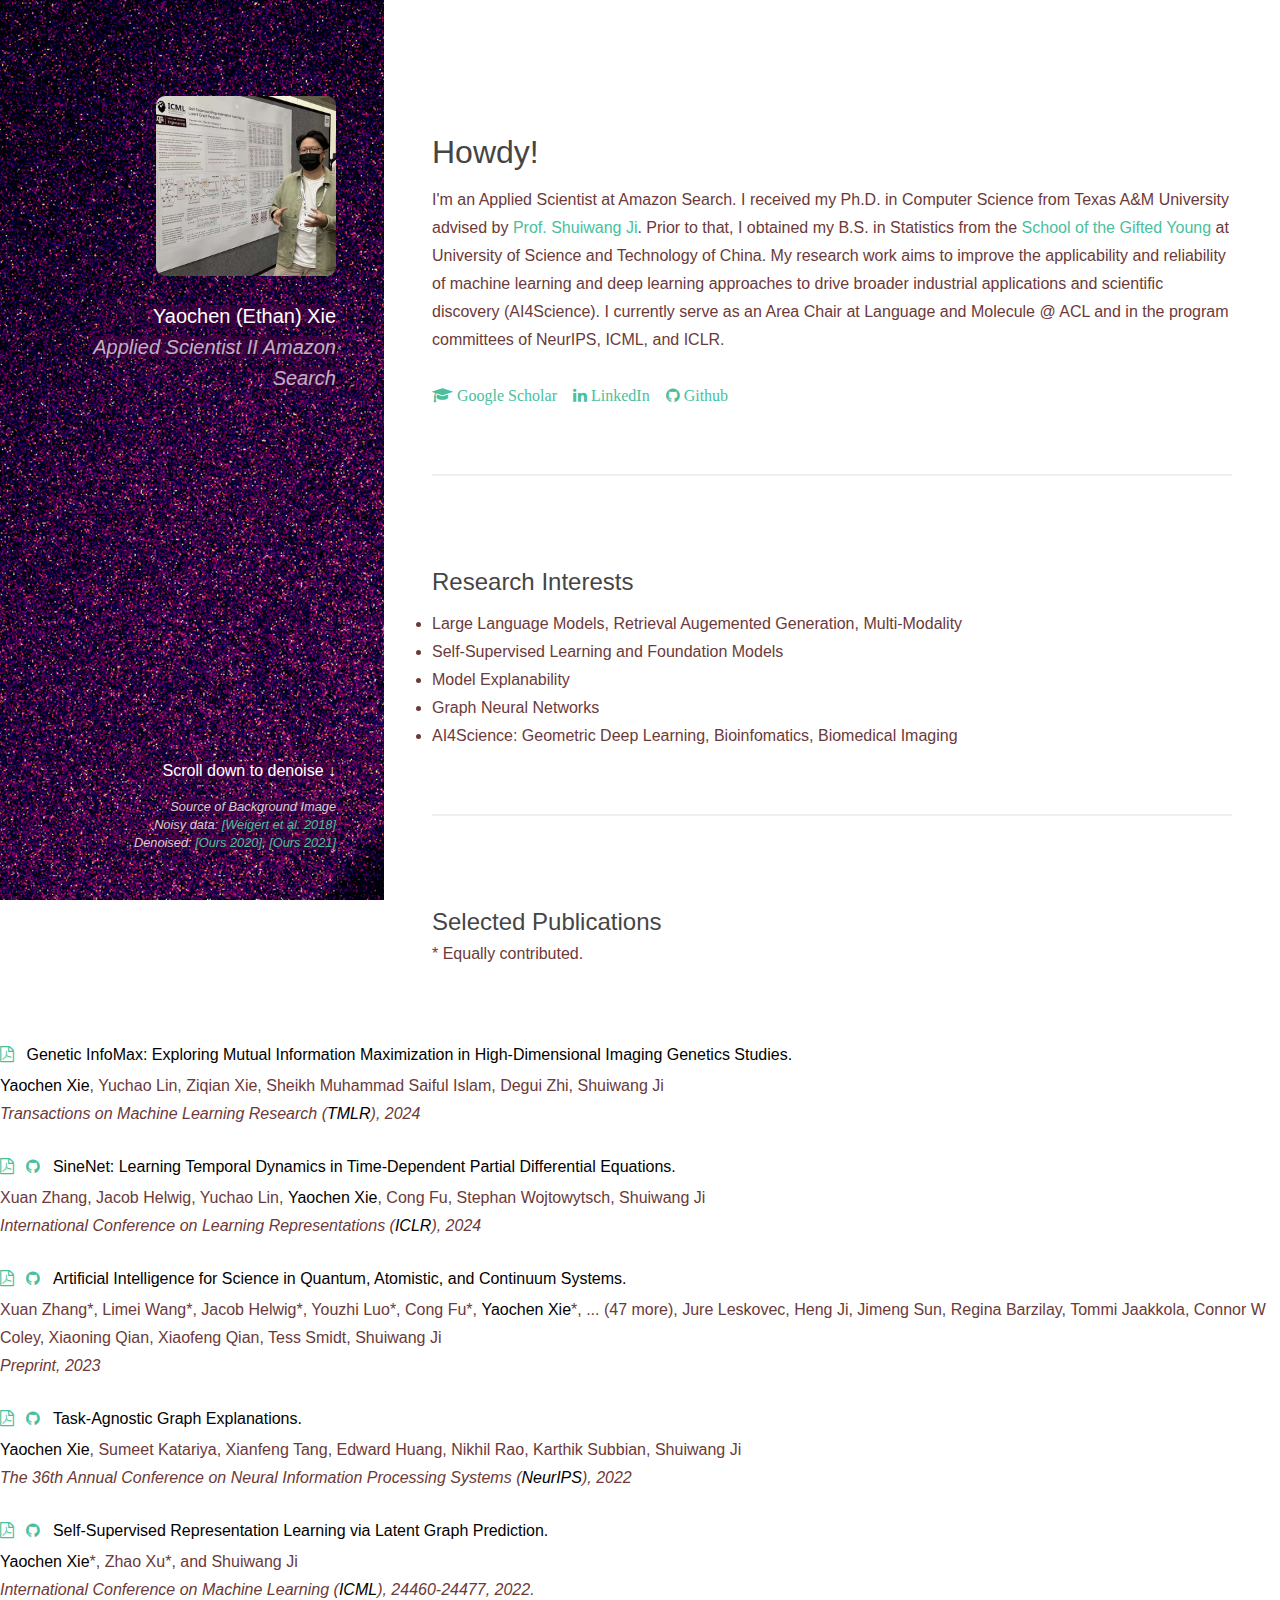
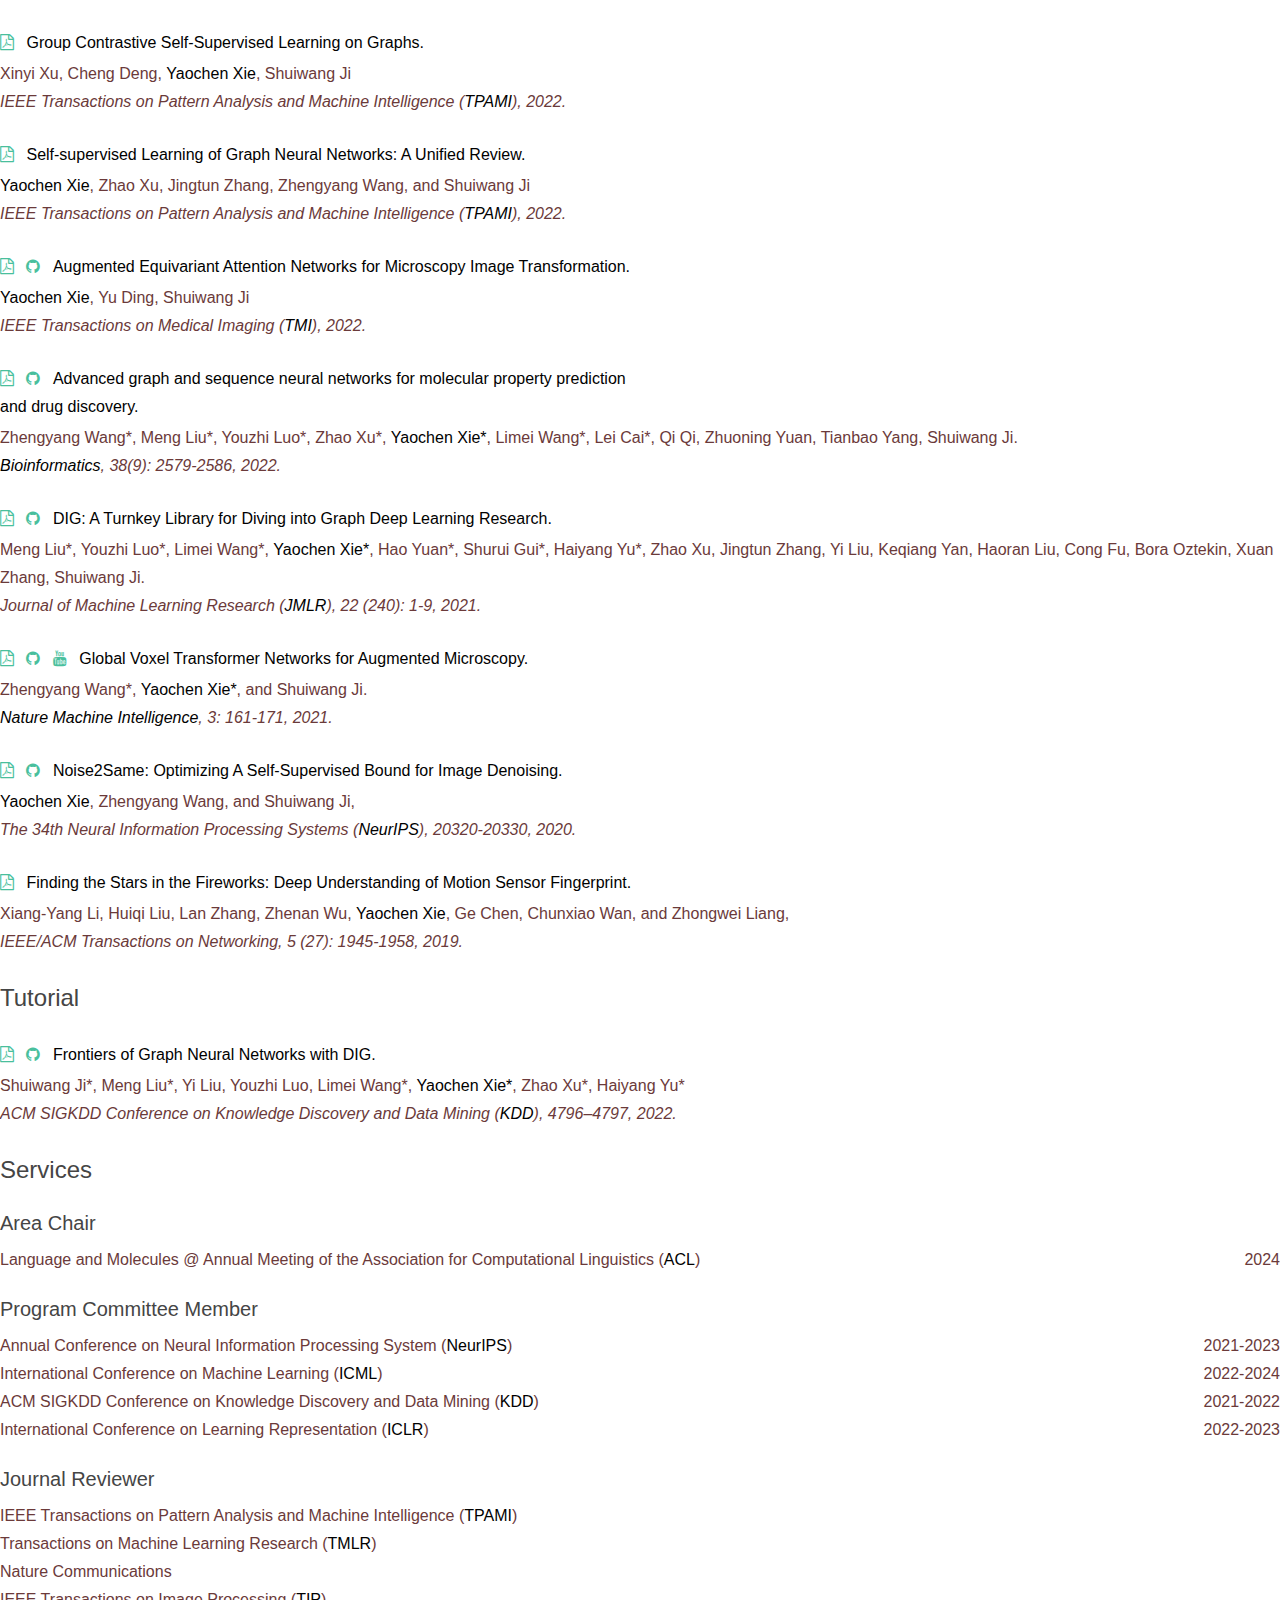
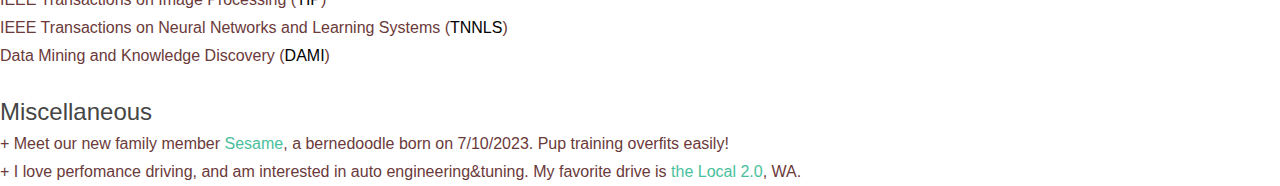
==== commit e40bbdb6: "Update index.html" ====
--- a/index.html
+++ b/index.html
@@ -77,6 +77,16 @@
 			* Equally contributed.
 			<section>
 
+			</div>
+			<div class="paper" style="margin-top: 25px;">
+			  <p class="title">
+			  	<a href="https://openreview.net/pdf?id=9UgUMFW67X" class="fa fa-file-pdf-o" target="_blank"></a>&ensp;
+			  	<b>Genetic InfoMax: Exploring Mutual Information Maximization in High-Dimensional Imaging Genetics Studies.</b></p>
+			  <p style="margin-top: 3px;"><strong>Yaochen Xie</strong>, Yuchao Lin, Ziqian Xie, Sheikh Muhammad Saiful Islam, Degui Zhi, Shuiwang Ji</p>
+			  <p><i> Transactions on Machine Learning Research (<strong>TMLR</strong>), 2024</i>
+			  </p>
+			</div>
+
 			<div class="paper" style="margin-top: 25px;">
 			  <p class="title">
 			  	<a href="https://openreview.net/forum?id=LSYhE2hLWG" class="fa fa-file-pdf-o" target="_blank"></a>&ensp;
@@ -85,15 +95,6 @@
 			  <p style="margin-top: 3px;">Xuan Zhang, Jacob Helwig, Yuchao Lin, <strong>Yaochen Xie</strong>, Cong Fu, Stephan Wojtowytsch, Shuiwang Ji</p>
 			  <p><i>International Conference on Learning Representations (<strong>ICLR</strong>), 2024</i>
 			  </p>
-			</div>
-			<div class="paper" style="margin-top: 25px;">
-			  <p class="title">
-			  	<a href="https://arxiv.org/abs/2309.15132" class="fa fa-file-pdf-o" target="_blank"></a>&ensp;
-			  	<b>Genetic InfoMax: Exploring Mutual Information Maximization in High-Dimensional Imaging Genetics Studies.</b></p>
-			  <p style="margin-top: 3px;"><strong>Yaochen Xie</strong>, Ziqian Xie, Sheikh Muhammad Saiful Islam, Degui Zhi, Shuiwang Ji</p>
-			  <p><i>Preprint, 2023</i>
-			  </p>
-			</div>
 
 			<div class="paper" style="margin-top: 25px;">
 			  <p class="title">
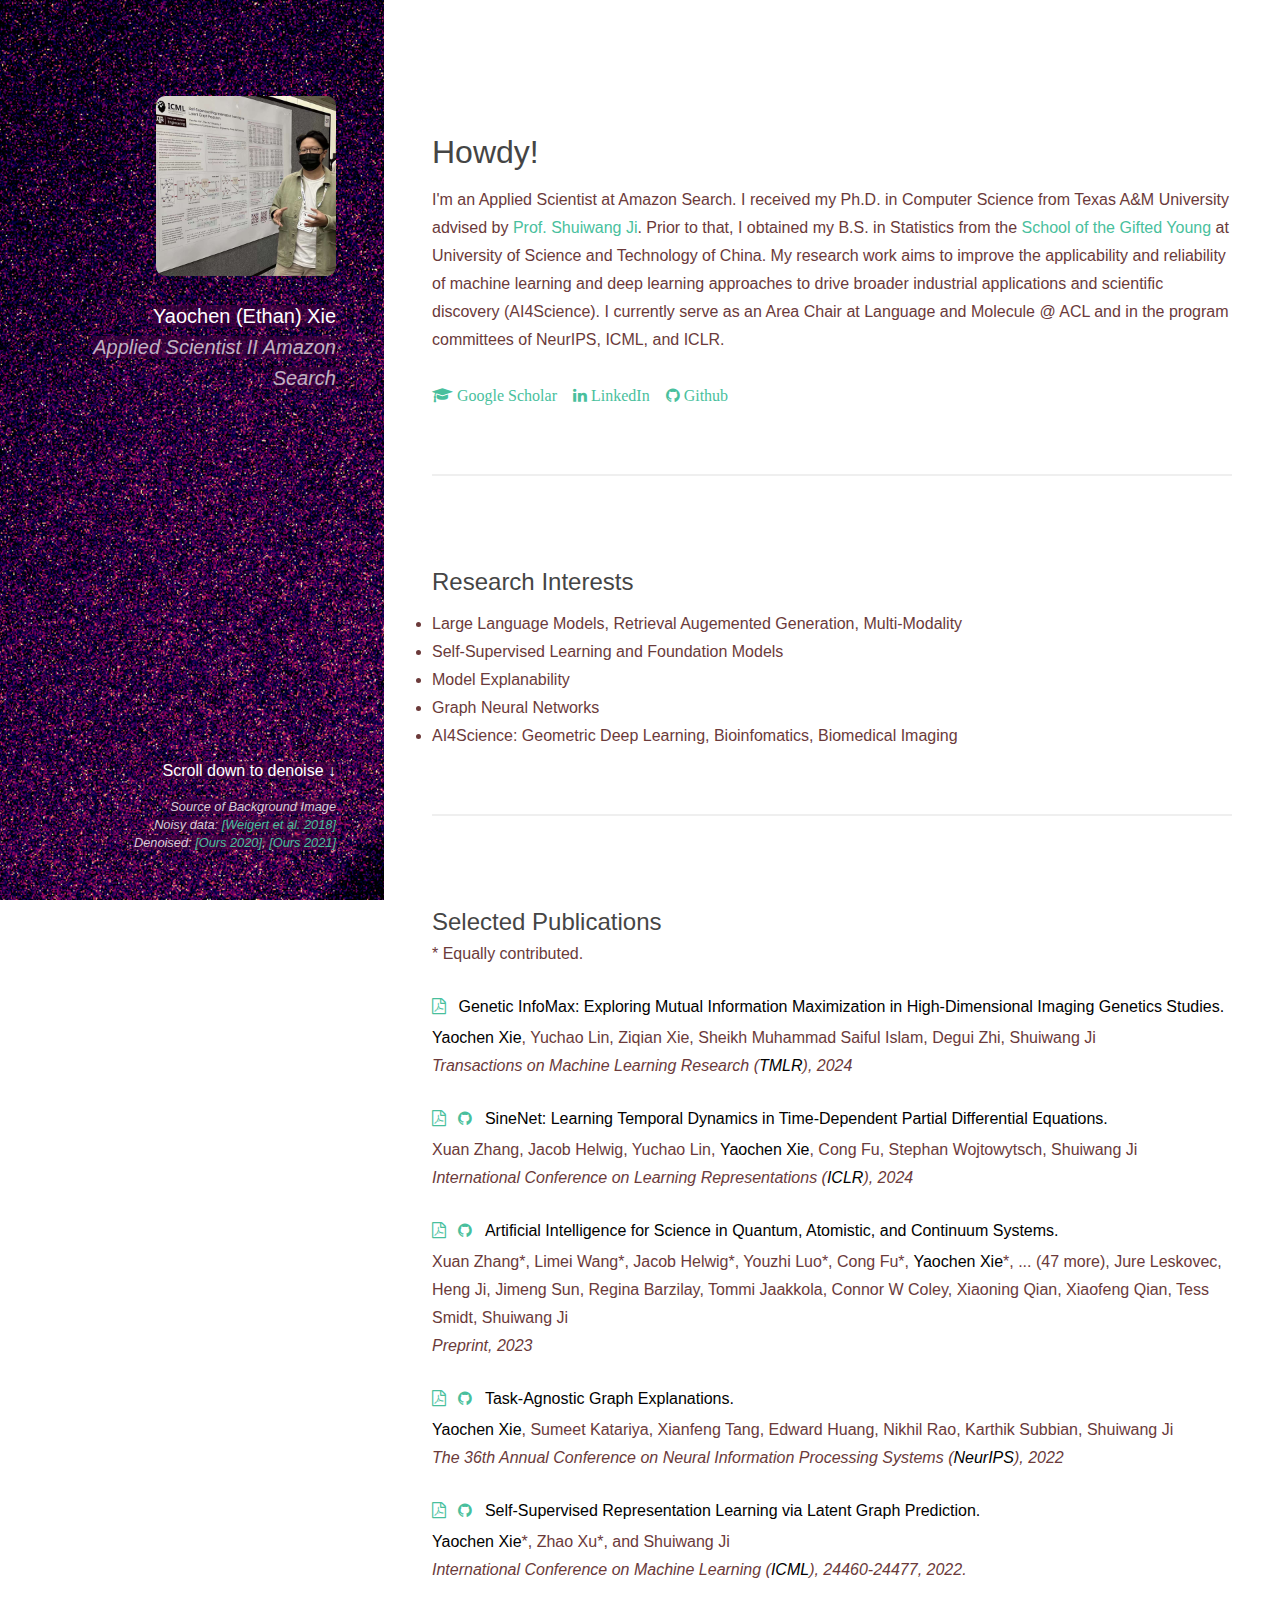
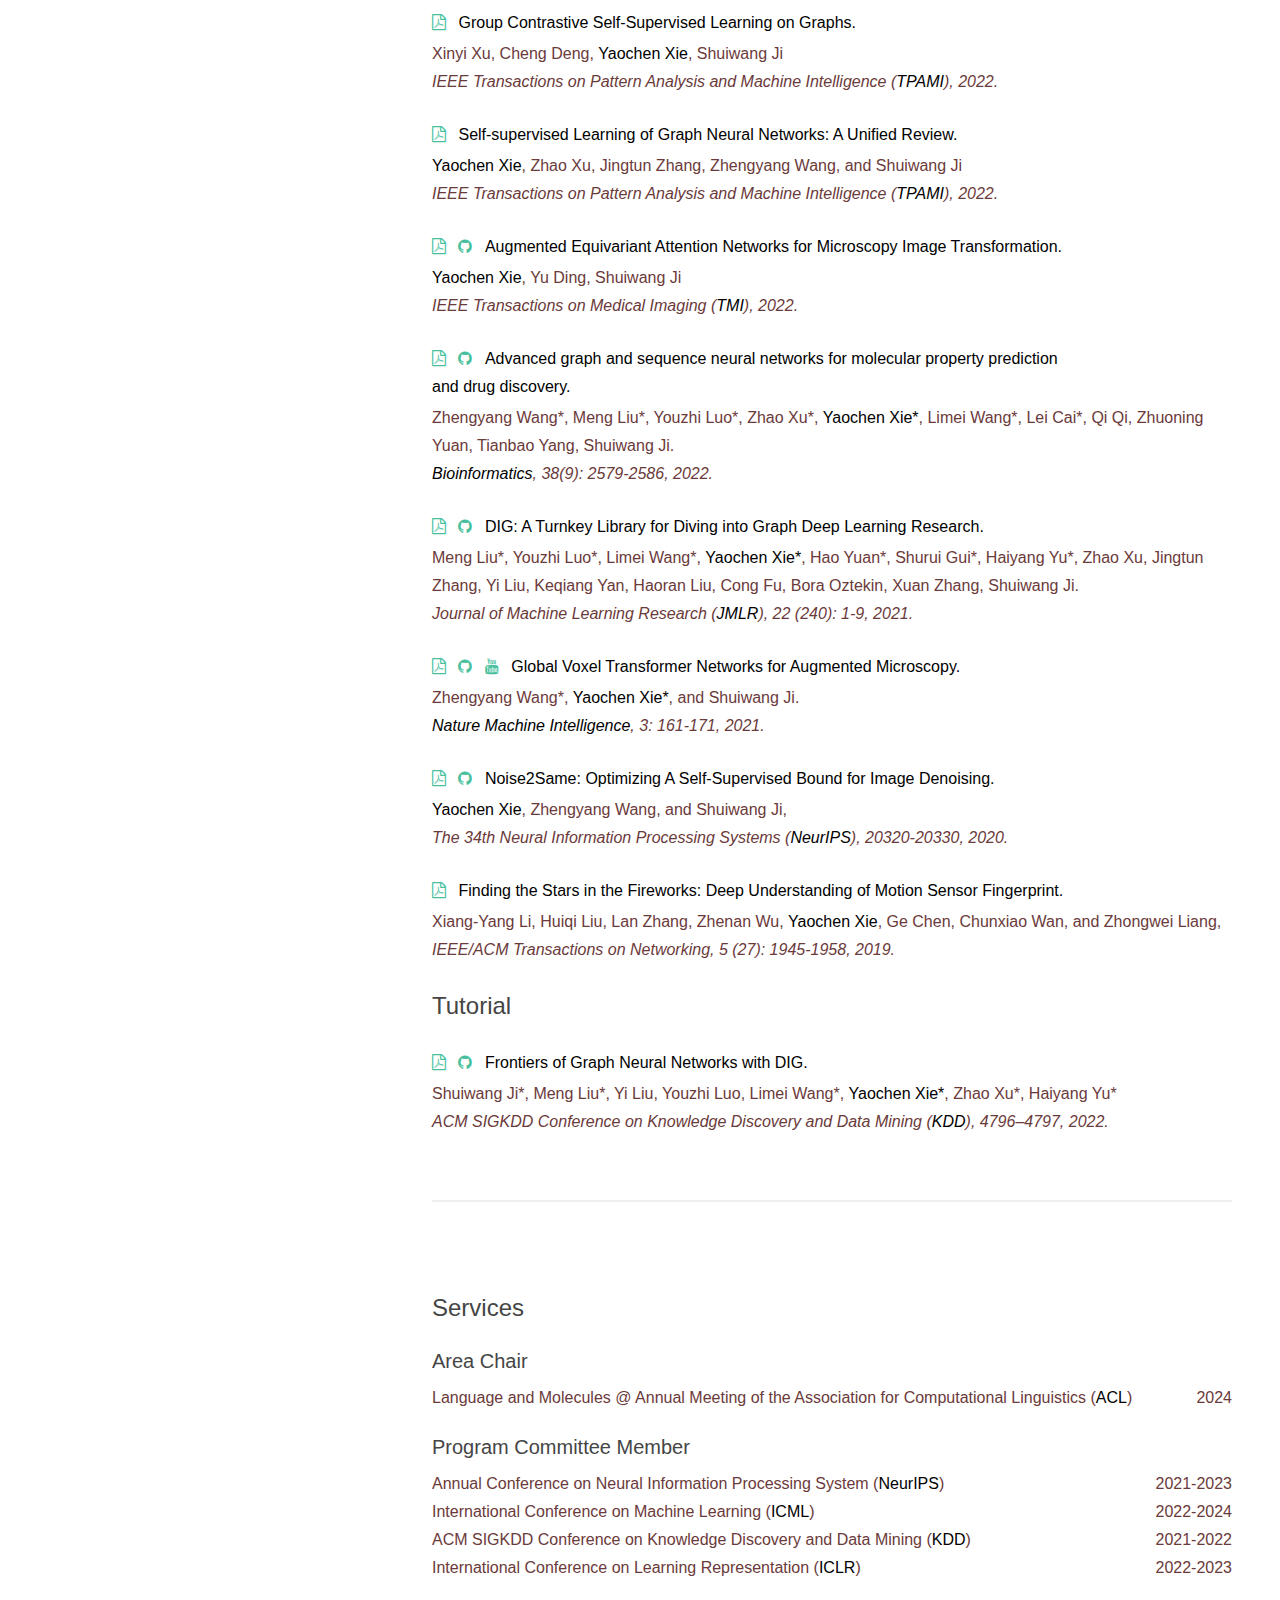
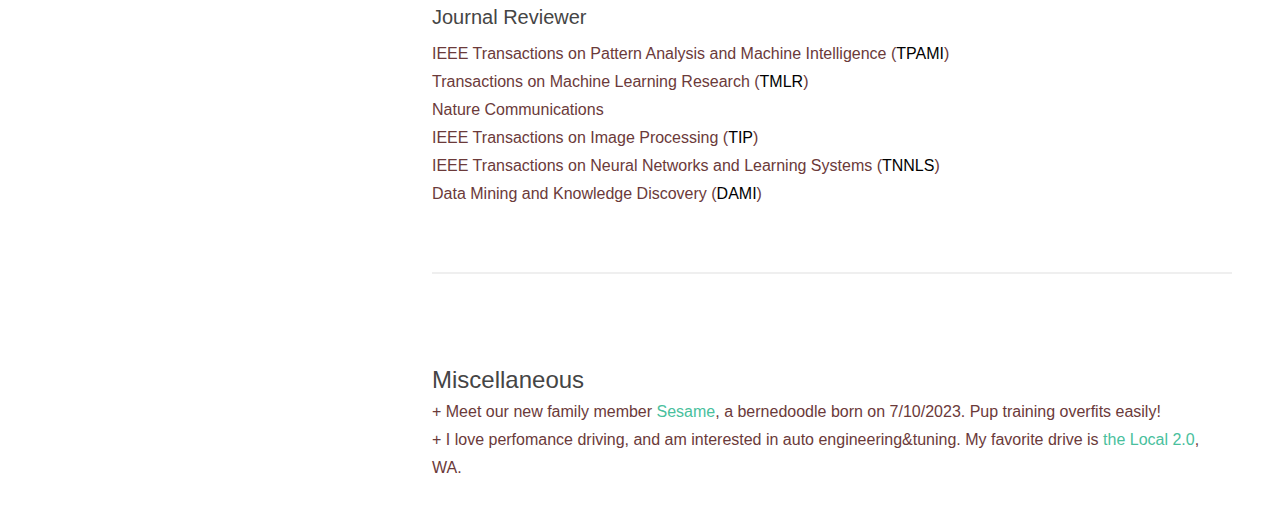
==== commit 9f28ebe8: "Update index.html" ====
--- a/index.html
+++ b/index.html
@@ -77,7 +77,6 @@
 			* Equally contributed.
 			<section>
 
-			</div>
 			<div class="paper" style="margin-top: 25px;">
 			  <p class="title">
 			  	<a href="https://openreview.net/pdf?id=9UgUMFW67X" class="fa fa-file-pdf-o" target="_blank"></a>&ensp;
@@ -95,6 +94,7 @@
 			  <p style="margin-top: 3px;">Xuan Zhang, Jacob Helwig, Yuchao Lin, <strong>Yaochen Xie</strong>, Cong Fu, Stephan Wojtowytsch, Shuiwang Ji</p>
 			  <p><i>International Conference on Learning Representations (<strong>ICLR</strong>), 2024</i>
 			  </p>
+			</div>
 
 			<div class="paper" style="margin-top: 25px;">
 			  <p class="title">
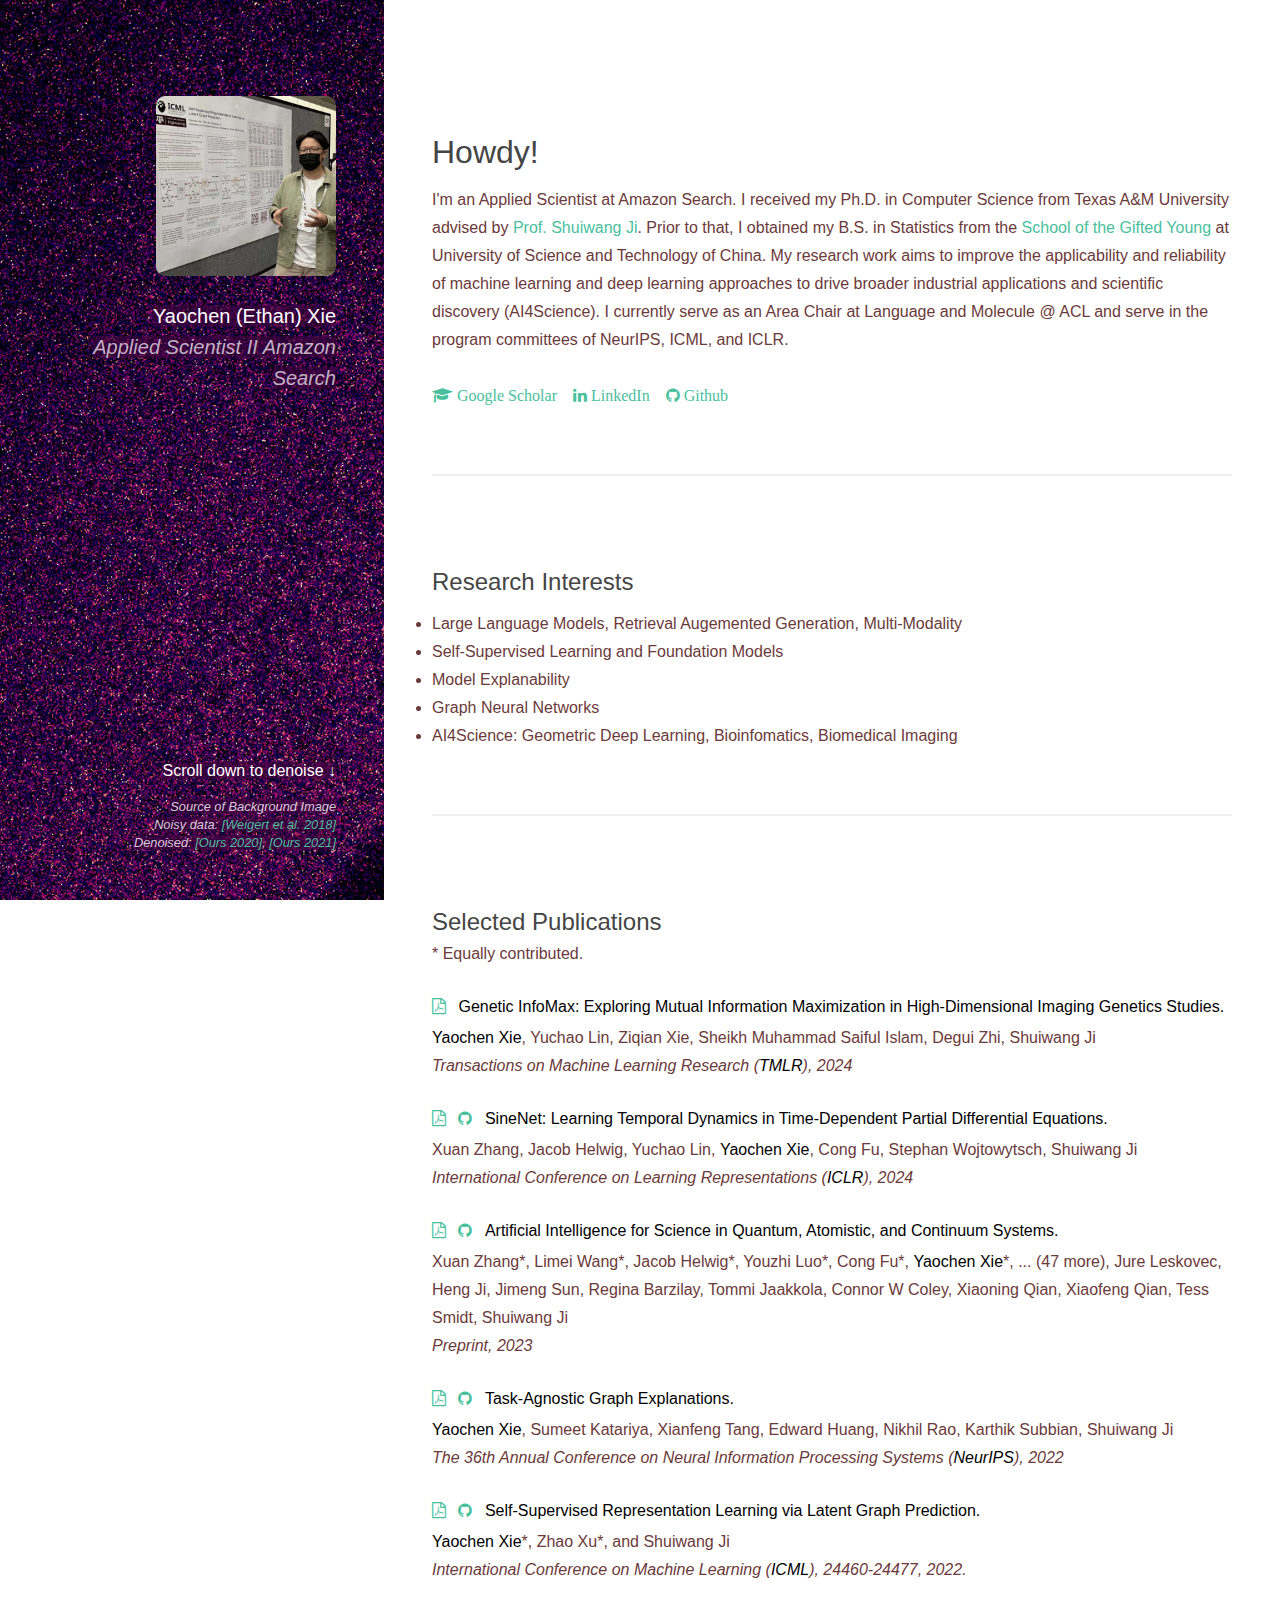
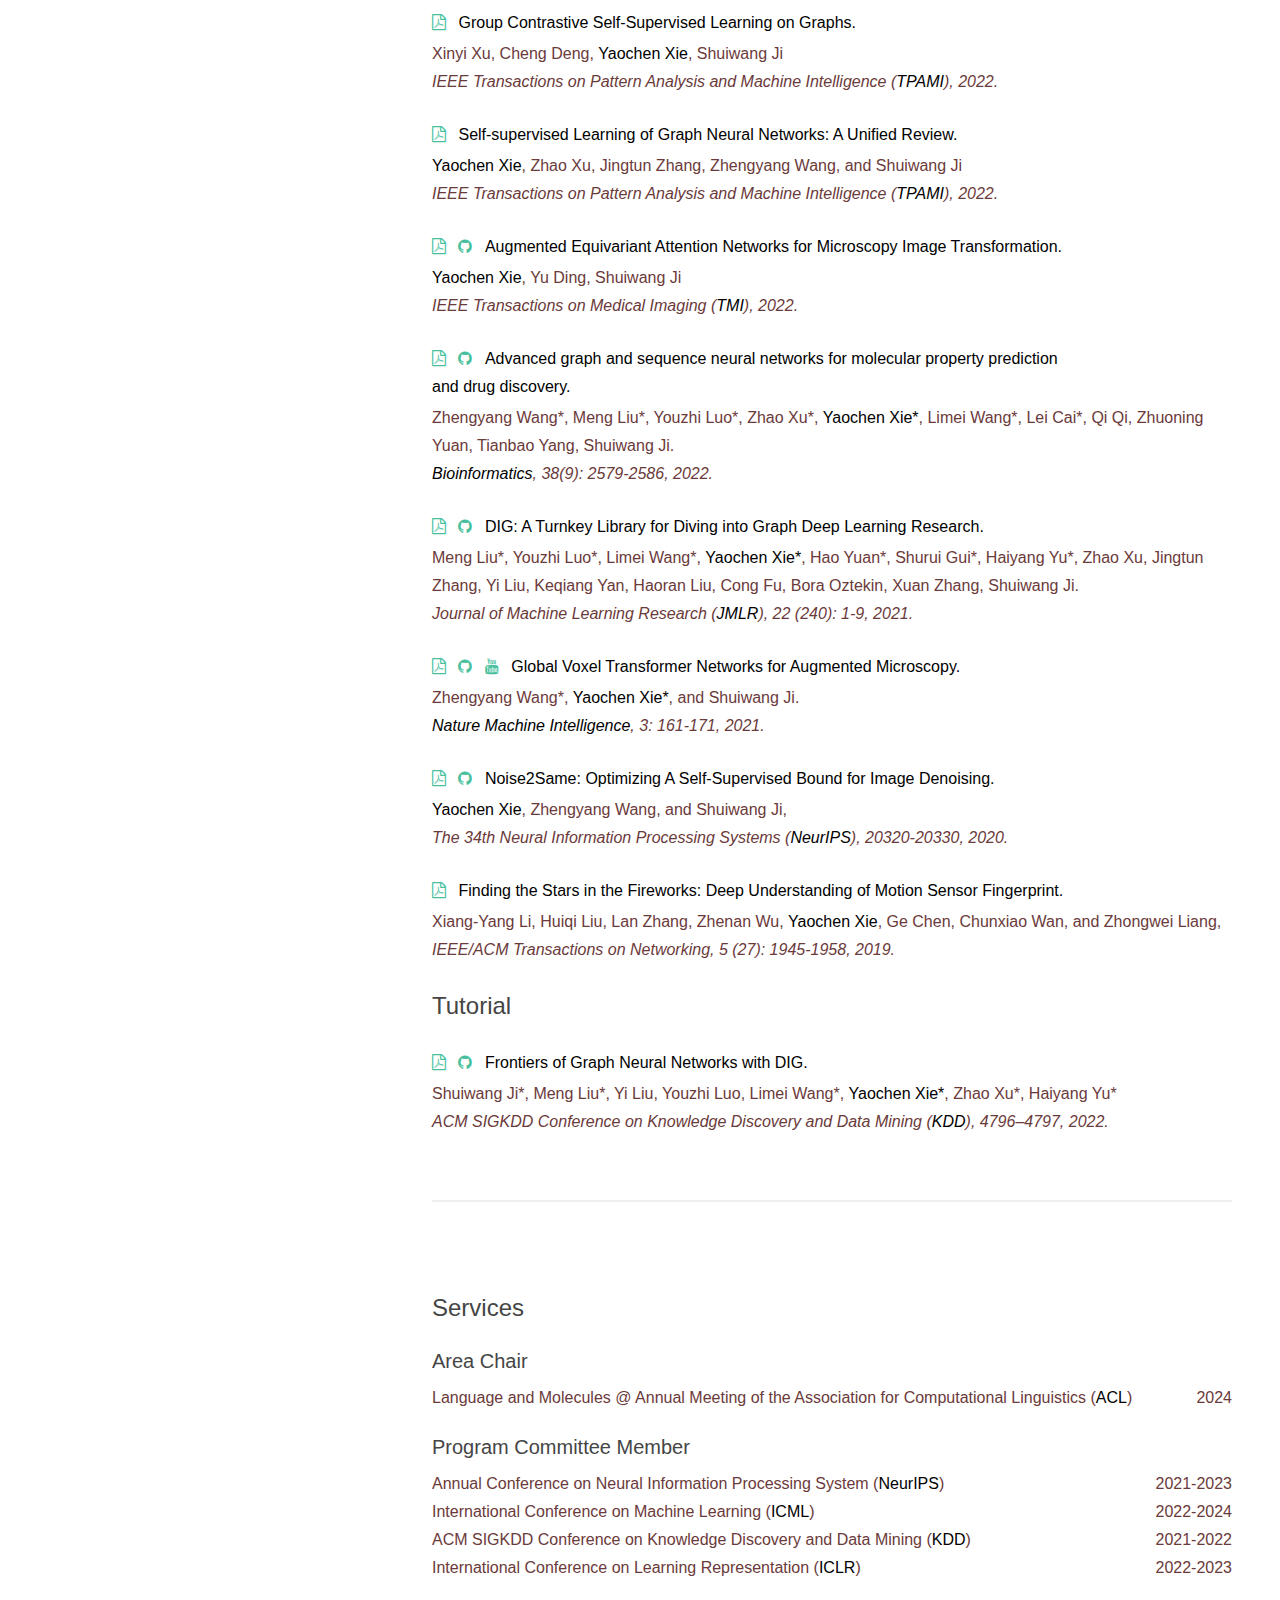
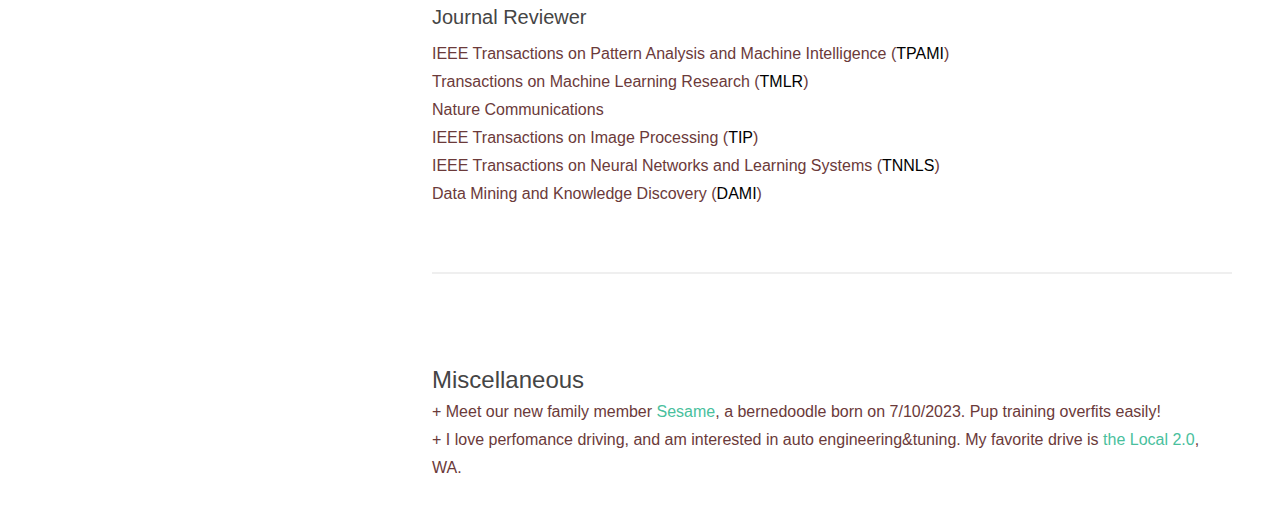
==== commit 4ba899f5: "Update index.html" ====
--- a/index.html
+++ b/index.html
@@ -50,7 +50,7 @@
 			<header style="margin-bottom: 10px;" class="major">
 				<h2>Howdy!</h2>
 			</header>
-			<p>I'm an Applied Scientist at Amazon Search. I received my Ph.D. in Computer Science from Texas A&amp;M University advised by <a href="https://people.tamu.edu/~sji/">Prof. Shuiwang Ji</a>. Prior to that, I obtained my B.S. in Statistics from the <a href="https://en.wikipedia.org/wiki/Special_Class_for_the_Gifted_Young">School of the Gifted Young</a> at University of Science and Technology of China. My research work aims to improve the applicability and reliability of machine learning and deep learning approaches to drive broader industrial applications and scientific discovery (AI4Science). I currently serve as an Area Chair at Language and Molecule @ ACL and in the program committees of NeurIPS, ICML, and ICLR.
+			<p>I'm an Applied Scientist at Amazon Search. I received my Ph.D. in Computer Science from Texas A&amp;M University advised by <a href="https://people.tamu.edu/~sji/">Prof. Shuiwang Ji</a>. Prior to that, I obtained my B.S. in Statistics from the <a href="https://en.wikipedia.org/wiki/Special_Class_for_the_Gifted_Young">School of the Gifted Young</a> at University of Science and Technology of China. My research work aims to improve the applicability and reliability of machine learning and deep learning approaches to drive broader industrial applications and scientific discovery (AI4Science). I currently serve as an Area Chair at Language and Molecule @ ACL and serve in the program committees of NeurIPS, ICML, and ICLR.
 			<br> <br> 
 			<p><a href="https://scholar.google.com/citations?user=Xw3ZjnMAAAAJ" class="fa fa-graduation-cap" target="_blank"> Google Scholar</a>&ensp;&ensp;<a href="https://www.linkedin.com/in/yaochen-xie-44602994/" class="fa fa-linkedin" target="_blank"> LinkedIn</a>&ensp;&ensp;<a href="https://github.com/ycremar" class="fa fa-github"> Github</a>
 			<!-- &ensp;&ensp;<a href="Curriculum_vitae.pdf" class="fa fa-file-text-o" target="_blank"> Curriculum Vitae</a> -->
